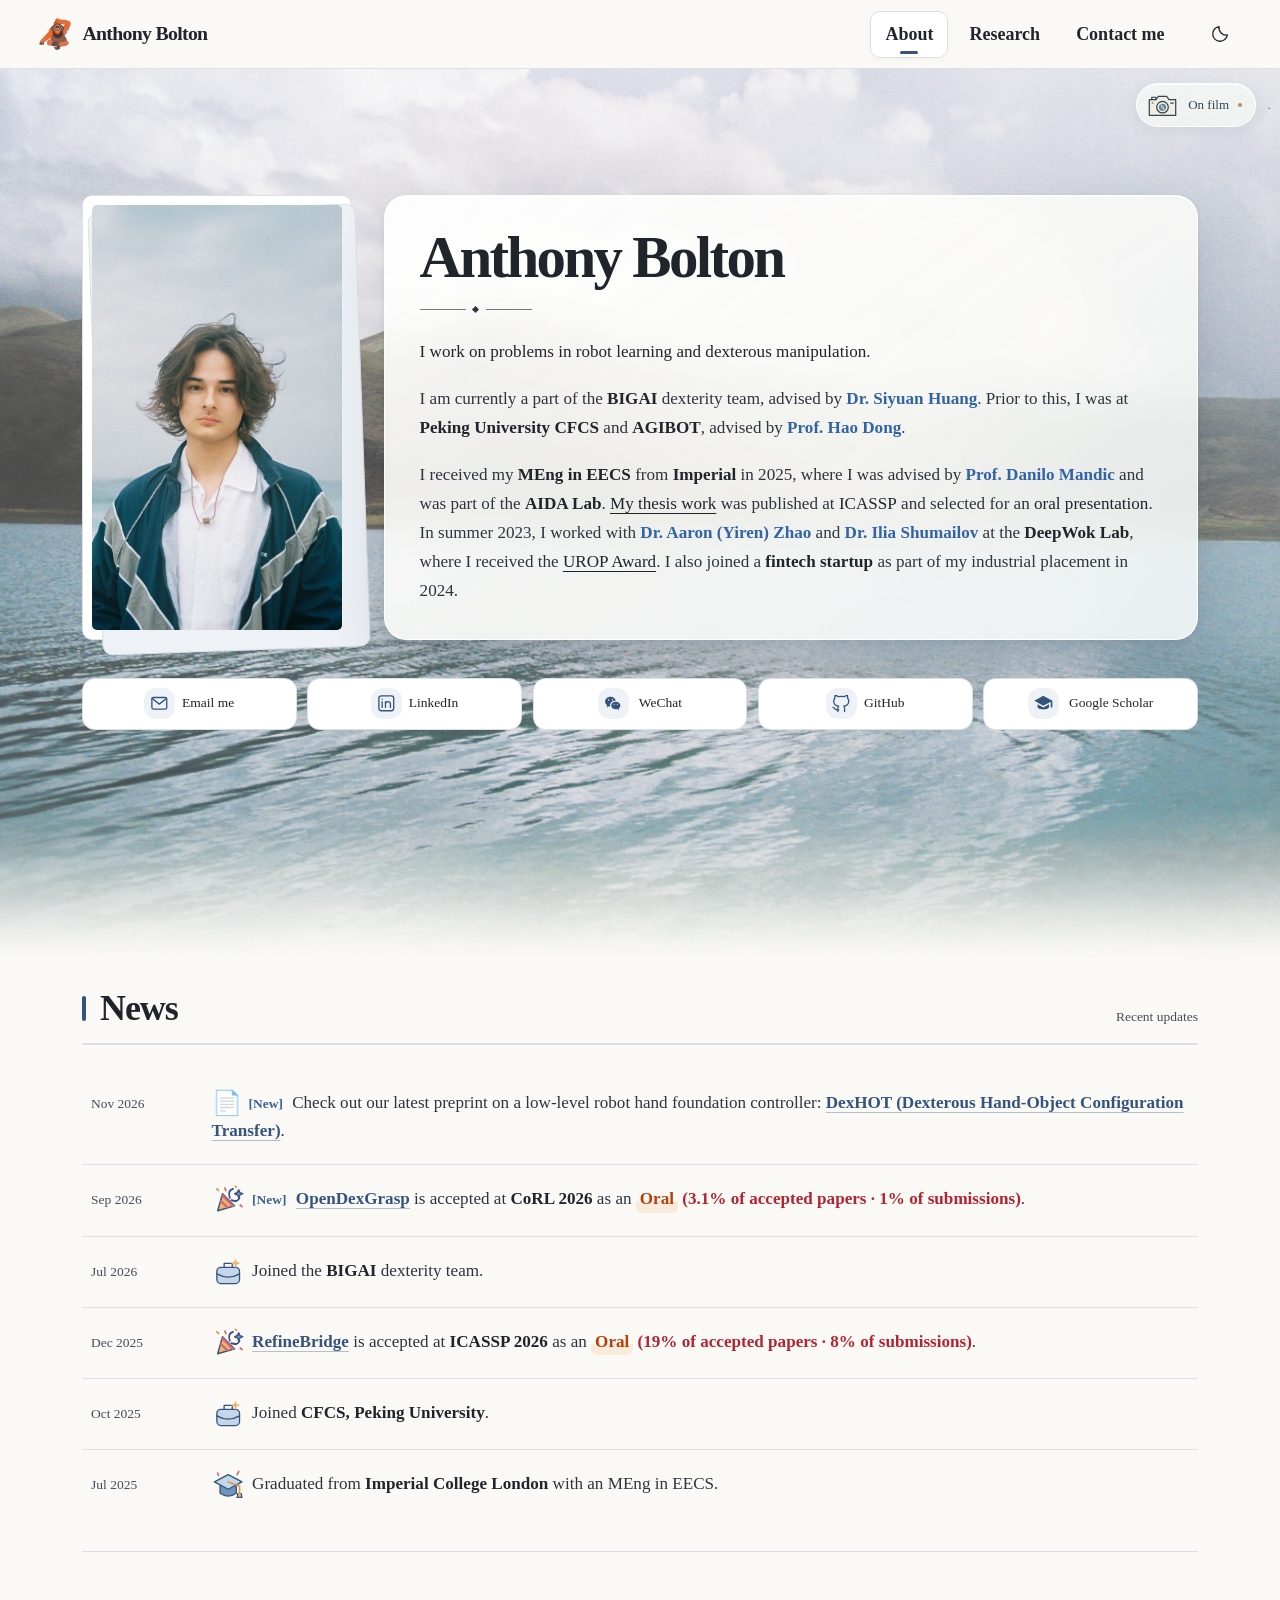
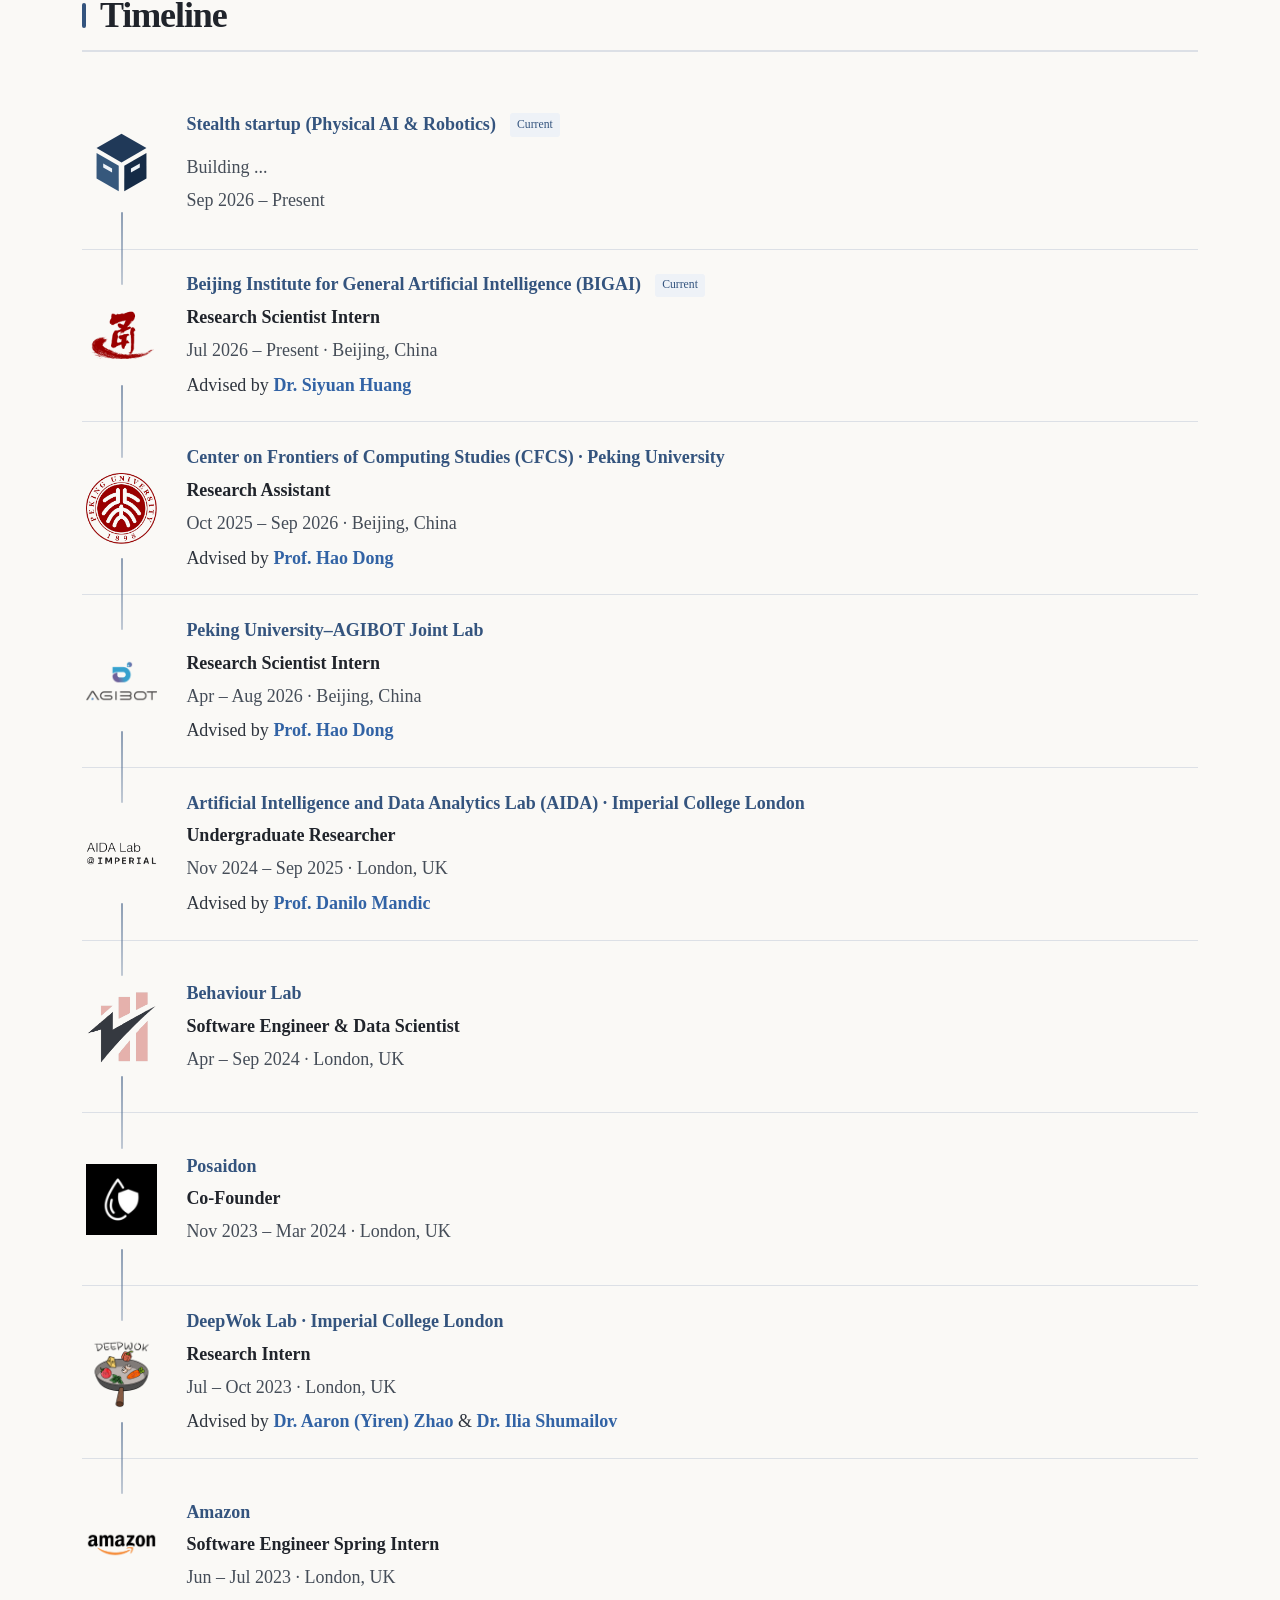
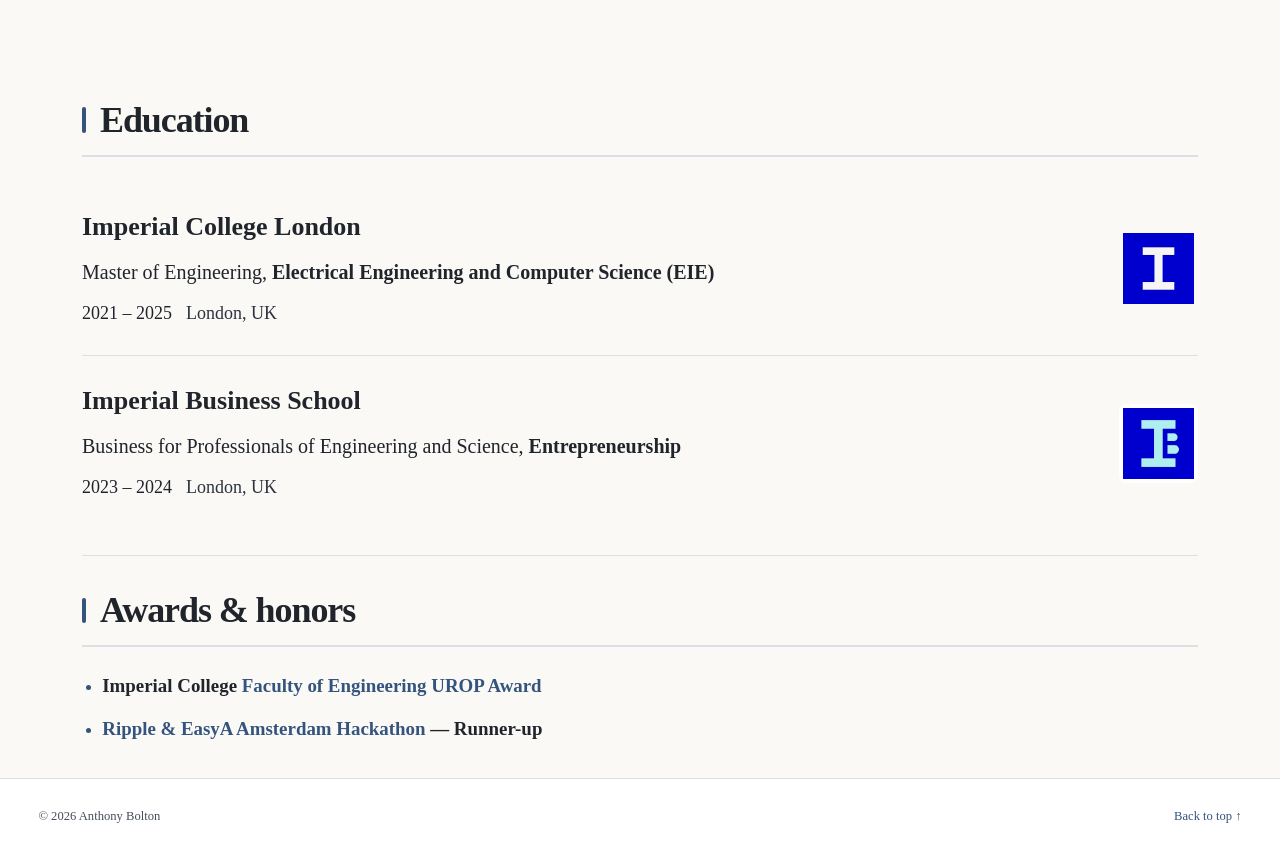
==== index.html @ d107bd40 "Update site content" ====
<!DOCTYPE html>
<html lang="en" data-theme="light" data-accent="muted-navy" data-font="georgia" data-about-style="glass" data-logo="final" data-photo-note="corner">
<head>
  <meta name="robots" content="noindex, nofollow, noimageindex" />
  <meta charset="UTF-8" />
  <meta name="viewport" content="width=device-width, initial-scale=1" />
  <meta name="color-scheme" content="light dark" />
  <title>Anthony Bolton</title>
  <meta name="description" content="Anthony Bolton works on robot learning and dexterous manipulation at BIGAI. Research, publications, and experience." />
  <meta name="author" content="Anthony Bolton" />
  <meta property="og:title" content="Anthony Bolton" />
  <meta property="og:description" content="Research in robot learning and dexterous manipulation. Currently part of the BIGAI dexterity team." />
  <meta property="og:type" content="website" />
  <meta property="og:image" content="assets/img/profile-current.jpg" />
  <meta name="twitter:card" content="summary" />
  <script>
    (function () {
      try {
        var theme = localStorage.getItem('theme');
        if (theme !== 'dark' && theme !== 'light') {
          theme = 'light';
        }
        document.documentElement.setAttribute('data-theme', theme);
        var params = new URLSearchParams(window.location.search);
        var savedAccent = params.get('color') || localStorage.getItem('site-accent');
        if (['muted-navy', 'original-blue', 'slate-blue', 'steel-blue', 'denim', 'midnight'].indexOf(savedAccent) !== -1) document.documentElement.setAttribute('data-accent', savedAccent);
        var aboutStyle = params.get('about');
        if (['panel', 'glass', 'fade'].indexOf(aboutStyle) !== -1) document.documentElement.setAttribute('data-about-style', aboutStyle);
        var photoNote = params.get('photo-note');
        if (['corner', 'margin', 'film', 'rule', 'vertical'].indexOf(photoNote) !== -1) document.documentElement.setAttribute('data-photo-note', photoNote);
        var logo = params.get('logo');
        if (['final', 'editorial', 'geometric', 'orbit', 'ligature', 'aperture', 'ribbon', 'seal', 'blueprint'].indexOf(logo) !== -1) document.documentElement.setAttribute('data-logo', logo);
      } catch (e) {}
    })();
  </script>
  <link rel="icon" type="image/svg+xml" href="assets/img/orangutan.svg?v=2" id="siteFavicon" />
  <link rel="stylesheet" href="assets/css/site.css?v=timeline8" />
  <link rel="stylesheet" href="assets/css/photo-credit.css?v=3" />
  <link rel="stylesheet" href="assets/css/photo-viewer.css?v=1" />
  <link rel="stylesheet" href="assets/css/author-markers.css?v=5" />
  <link rel="stylesheet" href="assets/css/readability.css?v=15" />
  <link rel="stylesheet" href="assets/css/lake-fade.css?v=5" />
  <link rel="stylesheet" href="assets/css/desktop-scale.css?v=3" />
  <link rel="stylesheet" href="assets/css/mobile.css?v=1" />
  <link rel="stylesheet" href="assets/css/contact.css?v=5" />
  <script src="assets/js/main.js?v=marks10" defer></script>
  <script src="assets/js/interactions.js?v=contacts5" defer></script>
  <script src="assets/js/photo-viewer.js?v=1" defer></script>
  <script src="assets/js/contact.js?v=2" defer></script>
  <script src="assets/js/education-logo.js?v=2" defer></script>
  <link rel="stylesheet" href="assets/css/section-refinements.css?v=24" />
  <link rel="stylesheet" href="assets/css/phone-density.css?v=6" />
</head>
<body id="top">
  <svg width="0" height="0" class="logo-filter" aria-hidden="true"><defs><filter id="remove-logo-white" color-interpolation-filters="sRGB"><feColorMatrix type="matrix" values="1 0 0 0 0  0 1 0 0 0  0 0 1 0 0  -1 -1 -1 0 3"/><feComposite in2="SourceAlpha" operator="in"/></filter></defs></svg>
  <a class="skip-link" href="#main">Skip to content</a>
  <header class="nav">
    <div class="nav__inner container">
      <a class="nav__brand" href="#top" aria-label="Anthony Bolton, back to top"><span class="nav__monogram" aria-hidden="true"><img src="assets/img/orangutan.svg?v=2" data-logo-image alt="" width="38" height="38" /></span><span>Anthony Bolton</span></a>
      <div class="nav__right">
        <nav class="nav__links" id="primaryNav" aria-label="Primary navigation">
          <a href="#about" class="is-active" aria-current="location">About</a>
          <a href="research.html">Research</a>
          <a href="mailto:anthebol@outlook.com" id="contactHubOpen" aria-haspopup="dialog" aria-controls="contactHub">Contact me</a>
        </nav>
        <button class="theme-toggle" id="themeToggle" type="button" aria-label="Switch to dark mode" title="Switch to dark mode" aria-pressed="false">
          <svg class="icon-moon" viewBox="0 0 24 24" aria-hidden="true"><path d="M20.8 13.2A8.8 8.8 0 0 1 10.8 3.2 8.8 8.8 0 1 0 20.8 13.2Z"/></svg>
          <svg class="icon-sun" viewBox="0 0 24 24" aria-hidden="true"><circle cx="12" cy="12" r="4"/><path d="M12 2v2m0 16v2M2 12h2m16 0h2M4.9 4.9l1.4 1.4m11.4 11.4 1.4 1.4m0-14.2-1.4 1.4M6.3 17.7l-1.4 1.4"/></svg>
        </button>
        <button class="nav__toggle" id="navToggle" type="button" aria-label="Open menu" aria-controls="primaryNav" aria-expanded="false"><span></span><span></span></button>
      </div>
    </div>
    <div class="reading-progress" id="readingProgress" aria-hidden="true"></div>
  </header>

  <main id="main" class="container">
    <section id="about" class="hero hero--photo-note hero--lake-fade section" aria-labelledby="name">
      <img class="hero-landscape" src="assets/img/about-landscape.jpg?v=3" alt="" aria-hidden="true" fetchpriority="high" />
      <div class="photo-memento">
        <button class="photo-memento__trigger" type="button" id="photoNoteOpen" aria-label="About this film photograph" aria-expanded="false" aria-haspopup="dialog" aria-controls="photoNoteCard">
          <svg class="photo-camera" viewBox="0 0 40 32" aria-hidden="true"><path class="photo-camera__body" d="M4 9h8l3-4h10l3 4h8v19H4Z"/><path d="M7 9V6h5v3M30 13h3"/><circle class="photo-camera__lens" cx="20" cy="18" r="7"/><circle class="photo-camera__glass" cx="20" cy="18" r="3.5"/><path class="photo-camera__shine" d="m18 15 4 6"/><circle class="photo-camera__light" cx="8" cy="13" r="1.3"/></svg>
          <span>On film</span><span class="photo-memento__dot" aria-hidden="true"></span>
        </button>
        <div class="photo-card" id="photoNoteCard" role="dialog" aria-modal="false" aria-labelledby="photoNoteTitle" tabindex="-1" hidden>
          <div class="photo-card__top"><span>From my film roll</span><button type="button" class="photo-card__close" aria-label="Close photograph details"><svg viewBox="0 0 20 20" aria-hidden="true"><path d="m5 5 10 10M15 5 5 15"/></svg></button></div>
          <button type="button" class="photo-card__frame photo-card__preview" data-photo-viewer-open aria-label="View Yamzho Yumco photograph full size" aria-haspopup="dialog"><img src="assets/img/about-landscape.jpg" alt="Yamzho Yumco lake and mountains in Tibet, photographed on film" width="2870" height="1925" /><span class="photo-card__expand" aria-hidden="true">View photograph <svg viewBox="0 0 24 24"><path d="M8 3H3v5m13-5h5v5M3 16v5h5m13-5v5h-5"/></svg></span></button>
          <h2 id="photoNoteTitle">Yamzho Yumco</h2>
          <p class="photo-card__location"><svg viewBox="0 0 20 20" aria-hidden="true"><path d="M16 8c0 4-6 9-6 9S4 12 4 8a6 6 0 1 1 12 0Z"/><circle cx="10" cy="8" r="2"/></svg>Tibet</p>
          <dl class="photo-card__details"><div><dt>Camera</dt><dd>Canon EOS 55</dd></div><div><dt>Lens</dt><dd>35–105 mm</dd></div></dl>
        </div>
      </div>
      <aside class="hero__portrait" aria-label="Portrait">
        <div class="portrait-frame"><img src="assets/img/profile-current.jpg" alt="Portrait of Anthony Bolton by the sea" width="1516" height="2274" fetchpriority="high" /></div>


      </aside>
      <div class="hero__copy">
        <h1 id="name">Anthony Bolton</h1>
        <div class="prose">
          <p class="hero__opening">I work on problems in robot learning and dexterous manipulation.</p>
          <p>I am currently a part of the <a class="bio-link bio-link--org" href="https://eng.bigai.ai/" target="_blank" rel="noopener">BIGAI</a> dexterity team, advised by <a class="bio-link bio-link--person" href="https://siyuanhuang.com/" target="_blank" rel="noopener">Dr. Siyuan Huang</a>. Prior to this, I was at <a class="bio-link bio-link--org" href="https://cfcs.pku.edu.cn/english/" target="_blank" rel="noopener">Peking University CFCS</a> and <a class="bio-link bio-link--org" href="https://www.agibot.com/" target="_blank" rel="noopener">AGIBOT</a>, advised by <a class="bio-link bio-link--person" href="https://zsdonghao.github.io/" target="_blank" rel="noopener">Prof. Hao Dong</a>.</p>
          <p>I received my <a class="bio-link bio-degree" href="#education">MEng in EECS</a> from <a class="bio-link bio-link--org" href="https://www.imperial.ac.uk/" target="_blank" rel="noopener">Imperial</a> in 2025, where I was advised by <a class="bio-link bio-link--person" href="https://scholar.google.com/citations?user=hcxWZkcAAAAJ&amp;hl=en" target="_blank" rel="noopener">Prof. Danilo Mandic</a> and was part of the <a class="bio-link bio-link--org" href="https://www.aidalab.co.uk/" target="_blank" rel="noopener">AIDA Lab</a>. <a class="bio-link bio-link--resource bio-link--underlined" href="https://arxiv.org/abs/2512.21572" target="_blank" rel="noopener">My thesis work</a> was published at <a class="bio-link bio-link--resource" href="https://2026.ieeeicassp.org/" target="_blank" rel="noopener">ICASSP</a> and selected for an <a class="bio-link bio-link--resource" href="https://www.cmsworkshops.com/ICASSP2026/view_paper.php?PaperNum=17833&amp;bare=1" target="_blank" rel="noopener">oral presentation</a>. In summer 2023, I worked with <a class="bio-link bio-link--person" href="https://aaron-zhao123.github.io/" target="_blank" rel="noopener">Dr. Aaron (Yiren) Zhao</a> and <a class="bio-link bio-link--person" href="https://iliaishacked.github.io/" target="_blank" rel="noopener">Dr. Ilia Shumailov</a> at the <a class="bio-link bio-link--org" href="https://deepwok.github.io/" target="_blank" rel="noopener">DeepWok Lab</a>, where I received the <a class="bio-link bio-link--resource bio-link--underlined" href="https://www.imperial.ac.uk/students/fees-and-funding/general-support/funding-for-placements/urop/" target="_blank" rel="noopener">UROP Award</a>. I also joined a <a class="bio-link bio-link--org" href="https://www.behaviourlab.com/" target="_blank" rel="noopener">fintech startup</a> as part of my industrial placement in 2024.</p>
        </div>

      </div>

        <div class="contacts" aria-label="Contact and profiles">
          <a class="button button--primary" id="emailOpen" href="mailto:anthebol@outlook.com" aria-label="Email me at anthebol@outlook.com" aria-haspopup="dialog" aria-controls="emailDialog" title="Choose how to email anthebol@outlook.com"><svg viewBox="0 0 24 24" aria-hidden="true"><rect x="3" y="5" width="18" height="14" rx="2"/><path d="m3 6 9 7 9-7"/></svg>Email me</a>
          <a class="contact-link" href="https://www.linkedin.com/in/anthony-bolton-040883245/" target="_blank" rel="noopener"><svg viewBox="0 0 24 24" aria-hidden="true"><rect x="3" y="3" width="18" height="18" rx="3"/><path d="M7 10v7m0-10v.1M11 17v-7m0 3c0-4 6-4 6 0v4"/></svg>LinkedIn</a>
          <button type="button" class="contact-link wechat-contact" id="wechatOpen" aria-expanded="false" aria-haspopup="dialog" aria-controls="wechatDialog"><svg viewBox="0 0 24 24" aria-hidden="true"><path d="M8.7 4C4.9 4 2 6.6 2 9.9c0 1.85.98 3.5 2.6 4.6L4 17l2.7-1.45c.5.13 1.02.22 1.55.27a5.3 5.3 0 0 1-.2-1.42c0-3.1 2.9-5.5 6.35-5.5.2 0 .4 0 .6.03C14.7 6 12 4 8.7 4Zm-2.4 3.1a.85.85 0 1 1 0 1.7.85.85 0 0 1 0-1.7Zm4.6 0a.85.85 0 1 1 0 1.7.85.85 0 0 1 0-1.7ZM14.95 10c-3 0-5.45 2.05-5.45 4.6S11.95 19.2 15 19.2c.62 0 1.22-.09 1.78-.25L19 20l-.5-1.7c1.3-.9 2.05-2.24 2.05-3.7 0-2.55-2.45-4.6-5.6-4.6Zm-1.9 2.5a.7.7 0 1 1 0 1.4.7.7 0 0 1 0-1.4Zm3.8 0a.7.7 0 1 1 0 1.4.7.7 0 0 1 0-1.4Z"/></svg><span>WeChat</span></button>
          <a class="contact-link" href="https://github.com/anthebol" target="_blank" rel="noopener"><svg viewBox="0 0 24 24" aria-hidden="true"><path d="M9 20c-5 1-5-3-7-3m14 5v-4c0-1-.3-2-1-2.5 4-.5 6-2 6-6 0-1.5-.5-3-1.5-4 .3-1 .3-2-.1-3-2 0-3 1-4 1.5a15 15 0 0 0-7 0C7.4 3.5 6.4 2.5 4.4 2.5c-.4 1-.4 2-.1 3-1 1-1.5 2.5-1.5 4 0 4 2 5.5 6 6-.7.5-1 1.5-1 2.5v4"/></svg>GitHub</a>
          <a class="contact-link" href="https://scholar.google.com/citations?user=nBF86ggAAAAJ&amp;hl=en" target="_blank" rel="noopener"><svg viewBox="0 0 24 24" aria-hidden="true"><path d="M12 3 1 9l11 6 9-4.9V17h2V9L12 3ZM5 13.2v3.3c0 1.4 3.1 2.9 7 2.9s7-1.5 7-2.9v-3.3l-7 3.8-7-3.8Z"/></svg><span>Google Scholar</span></a>
        </div>
    </section>

    <section id="news" class="news-section section" aria-labelledby="news-title">
      <div class="section-heading"><h2 id="news-title">News</h2><span class="section-note">Recent updates</span></div>
      <ol class="news-list">
        <li><time datetime="2026-11">Nov 2026</time><p><span class="news-doodle" aria-hidden="true" style="font-size:1.4em;line-height:1;width:1.2em;height:auto">📄</span><span class="news-new">[New]</span> Check out our latest preprint on a low-level robot hand foundation controller: <a href="https://arxiv.org/abs/2611.05119" target="_blank" rel="noopener">DexHOT (Dexterous Hand-Object Configuration Transfer)</a>.</p></li>
        <li><time datetime="2026-09">Sep 2026</time><p><svg class="news-doodle news-doodle--party" viewBox="0 0 40 40" aria-hidden="true"><path d="m7 33 6-21 15 15Z" fill="#f1b66a" stroke="currentColor" stroke-width="1.7" stroke-linejoin="round"/><path d="m11 21 8 8m-6-15 13 13" stroke="#cc6879" stroke-width="3"/><g class="doodle-confetti" fill="none" stroke-linecap="round" stroke-width="2.2"><path d="M22 17q-3-9 4-11m-2 14q8 3 10-3" stroke="currentColor"/><path d="m16 5 1 3m15 1-3 4m6 13 2 2" stroke="#cc6879"/><path d="m29 3 1 1M8 8 6 6" stroke="#d19a43"/></g><path d="m33 7 1.5 3.5L38 12l-3.5 1.5L33 17l-1.5-3.5L28 12l3.5-1.5Z" fill="#7195ba"/></svg><span class="news-new">[New]</span> <a href="research.html#opendexgrasp">OpenDexGrasp</a> is accepted at <strong>CoRL 2026</strong> as an <a class="news-oral" href="research.html#opendexgrasp" aria-label="OpenDexGrasp oral presentation">Oral</a> <span class="oral-rates" title="Rounded oral-selection percentages">(3.1% of accepted papers · 1% of submissions)</span>.</p></li>
        <li><time datetime="2026-07">Jul 2026</time><p><svg class="news-doodle" viewBox="0 0 40 40" aria-hidden="true"><rect x="6" y="14" width="28" height="20" rx="5" fill="#c5d6eb"/><path d="M6 22q14 8 28 0M15 14V9h10v5"/><path d="m29 3 1.5 4L35 9l-4.5 1.5L29 15l-1.5-4.5L23 9l4.5-2Z" fill="#f1b66a" stroke="none"/></svg>Joined the <a class="news-org" href="https://eng.bigai.ai/" target="_blank" rel="noopener">BIGAI</a> dexterity team.</p></li>
        <li><time datetime="2025-12">Dec 2025</time><p><svg class="news-doodle news-doodle--party" viewBox="0 0 40 40" aria-hidden="true"><path d="m7 33 6-21 15 15Z" fill="#f1b66a" stroke="currentColor" stroke-width="1.7" stroke-linejoin="round"/><path d="m11 21 8 8m-6-15 13 13" stroke="#cc6879" stroke-width="3"/><g class="doodle-confetti" fill="none" stroke-linecap="round" stroke-width="2.2"><path d="M22 17q-3-9 4-11m-2 14q8 3 10-3" stroke="currentColor"/><path d="m16 5 1 3m15 1-3 4m6 13 2 2" stroke="#cc6879"/><path d="m29 3 1 1M8 8 6 6" stroke="#d19a43"/></g><path d="m33 7 1.5 3.5L38 12l-3.5 1.5L33 17l-1.5-3.5L28 12l3.5-1.5Z" fill="#7195ba"/></svg><a href="research.html#refinebridge">RefineBridge</a> is accepted at <strong>ICASSP 2026</strong> as an <a class="news-oral" href="https://www.cmsworkshops.com/ICASSP2026/view_paper.php?PaperNum=17833&amp;bare=1" target="_blank" rel="noopener" aria-label="RefineBridge oral presentation">Oral</a> <span class="oral-rates" title="Rounded oral-selection percentages">(19% of accepted papers · 8% of submissions)</span>.</p></li>
        <li><time datetime="2025-10">Oct 2025</time><p><svg class="news-doodle" viewBox="0 0 40 40" aria-hidden="true"><rect x="6" y="14" width="28" height="20" rx="5" fill="#c5d6eb"/><path d="M6 22q14 8 28 0M15 14V9h10v5"/><path d="m29 3 1.5 4L35 9l-4.5 1.5L29 15l-1.5-4.5L23 9l4.5-2Z" fill="#f1b66a" stroke="none"/></svg>Joined <a class="news-org" href="https://cfcs.pku.edu.cn/english/" target="_blank" rel="noopener">CFCS, Peking University</a>.</p></li>
        <li><time datetime="2025-07">Jul 2025</time><p><svg class="news-doodle news-doodle--grad" viewBox="0 0 40 40" aria-hidden="true"><path d="M10 20v10q10 7 20 0V20" fill="#7195ba" stroke="currentColor" stroke-width="1.7"/><path d="m3 16 17-9 17 9-17 9Z" fill="#c5d6eb" stroke="currentColor" stroke-width="1.7" stroke-linejoin="round"/><path d="m20 16 14 5v9" fill="none" stroke="#d19a43" stroke-width="2"/><path d="m32 30-1 5h6l-1-5" fill="#f1b66a"/><path d="m7 5 1 3m25-5-2 4" stroke="#cc6879" stroke-width="2" stroke-linecap="round"/></svg>Graduated from <a class="news-org" href="https://www.imperial.ac.uk/" target="_blank" rel="noopener">Imperial College London</a> with an MEng in EECS.</p></li>
      </ol>
    </section>

    <section id="experience" class="experience-section section" aria-labelledby="experience-title">
      <div class="section-heading"><h2 id="experience-title">Timeline</h2></div>
      <ol class="timeline">
        <li class="timeline__item"><div class="timeline__logo-wrap"><img src="assets/img/logos/stealth-startup.svg" alt="" width="112" height="112" loading="lazy" /></div><div class="timeline__body"><div class="timeline__top"><h3>Stealth startup (Physical AI &amp; Robotics)</h3><span class="current-badge">Current</span></div><p class="timeline__detail">Building ...</p><span class="timeline__meta">Sep 2026 – Present</span></div></li>
<li class="timeline__item"><a class="timeline__logo-wrap" href="https://eng.bigai.ai/" target="_blank" rel="noopener" aria-label="Visit Beijing Institute for General Artificial Intelligence (BIGAI)"><img src="assets/img/logos/bigai-current.png" alt="" width="88" height="88" loading="lazy" /></a><div class="timeline__body"><div class="timeline__top"><h3><a class="experience-org" href="https://eng.bigai.ai/" target="_blank" rel="noopener">Beijing Institute for General Artificial Intelligence (BIGAI)</a></h3><span class="current-badge">Current</span></div><p>Research Scientist Intern</p><span class="timeline__meta">Jul 2026 – Present · Beijing, China</span><p class="timeline__advisor">Advised by <a href="https://siyuanhuang.com/" target="_blank" rel="noopener">Dr. Siyuan Huang</a></p></div></li>
<li class="timeline__item"><a class="timeline__logo-wrap" href="https://cfcs.pku.edu.cn/english/" target="_blank" rel="noopener" aria-label="Visit Center on Frontiers of Computing Studies (CFCS) · Peking University"><img src="assets/img/logos/trans/pku.png" alt="" width="88" height="88" loading="lazy" /></a><div class="timeline__body"><div class="timeline__top"><h3><a class="experience-org" href="https://cfcs.pku.edu.cn/english/" target="_blank" rel="noopener">Center on Frontiers of Computing Studies (CFCS) · Peking University</a></h3></div><p>Research Assistant</p><span class="timeline__meta">Oct 2025 – Sep 2026 · Beijing, China</span><p class="timeline__advisor">Advised by <a href="https://zsdonghao.github.io/" target="_blank" rel="noopener">Prof. Hao Dong</a></p></div></li>
<li class="timeline__item"><a class="timeline__logo-wrap" href="https://cfcs.pku.edu.cn/english/research/researchlabs/40qyjsyjzxyw237027.htm" target="_blank" rel="noopener" aria-label="Visit Peking University–AGIBOT Joint Lab"><img src="assets/img/logos/trans/agibot.png" alt="" width="88" height="88" loading="lazy" /></a><div class="timeline__body"><div class="timeline__top"><h3><a class="experience-org" href="https://cfcs.pku.edu.cn/english/research/researchlabs/40qyjsyjzxyw237027.htm" target="_blank" rel="noopener">Peking University–AGIBOT Joint Lab</a></h3></div><p>Research Scientist Intern</p><span class="timeline__meta">Apr – Aug 2026 · Beijing, China</span><p class="timeline__advisor">Advised by <a href="https://zsdonghao.github.io/" target="_blank" rel="noopener">Prof. Hao Dong</a></p></div></li>
<li class="timeline__item"><a class="timeline__logo-wrap timeline__logo-wrap--aida" href="https://www.aidalab.co.uk/" target="_blank" rel="noopener" aria-label="Visit Artificial Intelligence and Data Analytics Lab (AIDA) · Imperial College London"><img class="logo-with-white" src="assets/img/logos/aida-original.png" alt="" width="395" height="127" loading="lazy" /></a><div class="timeline__body"><div class="timeline__top"><h3><a class="experience-org" href="https://www.aidalab.co.uk/" target="_blank" rel="noopener">Artificial Intelligence and Data Analytics Lab (AIDA) · Imperial College London</a></h3></div><p>Undergraduate Researcher</p><span class="timeline__meta">Nov 2024 – Sep 2025 · London, UK</span><p class="timeline__advisor">Advised by <a href="https://scholar.google.com/citations?user=hcxWZkcAAAAJ&amp;hl=en" target="_blank" rel="noopener">Prof. Danilo Mandic</a></p></div></li>
<li class="timeline__item"><a class="timeline__logo-wrap" href="https://www.behaviourlab.com/" target="_blank" rel="noopener" aria-label="Visit Behaviour Lab"><img src="assets/img/logos/trans/behaviour-lab.png" alt="" width="88" height="88" loading="lazy" /></a><div class="timeline__body"><h3><a class="experience-org" href="https://www.behaviourlab.com/" target="_blank" rel="noopener">Behaviour Lab</a></h3><p>Software Engineer &amp; Data Scientist</p><span class="timeline__meta">Apr – Sep 2024 · London, UK</span></div></li>
<li class="timeline__item"><a class="timeline__logo-wrap" href="https://www.linkedin.com/company/posaidon/about/" target="_blank" rel="noopener" aria-label="Visit Posaidon"><img src="assets/img/logos/posaidon.png" alt="" width="88" height="88" loading="lazy" /></a><div class="timeline__body"><h3><a class="experience-org" href="https://www.linkedin.com/company/posaidon/about/" target="_blank" rel="noopener">Posaidon</a></h3><p>Co-Founder</p><span class="timeline__meta">Nov 2023 – Mar 2024 · London, UK</span></div></li>
<li class="timeline__item"><a class="timeline__logo-wrap" href="https://deepwok.github.io/" target="_blank" rel="noopener" aria-label="Visit DeepWok Lab · Imperial College London"><img src="assets/img/logos/deepwok.png" alt="" width="88" height="88" loading="lazy" /></a><div class="timeline__body"><h3><a class="experience-org" href="https://deepwok.github.io/" target="_blank" rel="noopener">DeepWok Lab · Imperial College London</a></h3><p>Research Intern</p><span class="timeline__meta">Jul – Oct 2023 · London, UK</span><p class="timeline__advisor">Advised by <a href="https://aaron-zhao123.github.io/" target="_blank" rel="noopener">Dr. Aaron (Yiren) Zhao</a> &amp; <a href="https://iliaishacked.github.io/" target="_blank" rel="noopener">Dr. Ilia Shumailov</a></p></div></li>
<li class="timeline__item"><a class="timeline__logo-wrap" href="https://www.aboutamazon.com/" target="_blank" rel="noopener" aria-label="Visit Amazon"><img src="assets/img/logos/trans/amazon.png" alt="" width="88" height="88" loading="lazy" /></a><div class="timeline__body"><h3><a class="experience-org" href="https://www.aboutamazon.com/" target="_blank" rel="noopener">Amazon</a></h3><p>Software Engineer Spring Intern</p><span class="timeline__meta">Jun – Jul 2023 · London, UK</span></div></li>
      </ol>
    </section>

    <section id="education" class="education-section section" aria-labelledby="education-title">
      <div class="section-heading"><h2 id="education-title">Education</h2></div>
      <ul class="education-list">
        <li class="education-entry">
          <button class="education-entry__logo education-logo-switch" type="button" aria-label="Use Imperial crest" aria-pressed="false" title="Logos alternate automatically; click to switch"><img class="education-logo-switch__original" src="assets/img/logos/imperial.png" alt="" width="88" height="88" loading="lazy" /><img class="education-logo-switch__alternate" src="assets/img/logos/imperial-crest.svg" alt="" width="88" height="88" loading="lazy" /></button>
          <div class="education-entry__body"><h3 class="education-entry__school">Imperial College London</h3><p class="education-entry__degree">Master of Engineering, <strong>Electrical Engineering and Computer Science (EIE)</strong></p></div>
          <p class="education-entry__dates">2021 – 2025<span>London, UK</span></p>
        </li>
        <li class="education-entry">
          <div class="education-entry__logo"><img src="assets/img/logos/imperial-business.png" alt="" width="88" height="88" loading="lazy" /></div>
          <div class="education-entry__body"><h3 class="education-entry__school">Imperial Business School</h3><p class="education-entry__degree">Business for Professionals of Engineering and Science, <strong>Entrepreneurship</strong></p></div>
          <p class="education-entry__dates">2023 – 2024<span>London, UK</span></p>
        </li>
      </ul>
    </section>

      <section id="awards" class="recognition-section section" aria-labelledby="awards-title">
      <div class="section-heading"><h2 id="awards-title">Awards &amp; honors</h2></div>
      <ul class="awards">
        <li><h3>Imperial College <a href="https://www.imperial.ac.uk/students/fees-and-funding/general-support/funding-for-placements/urop/" target="_blank" rel="noopener">Faculty of Engineering UROP Award</a></h3></li>
        <li><h3><a href="https://www.easya.io/events/easya-x-ripple-hackathon" target="_blank" rel="noopener">Ripple &amp; EasyA Amsterdam Hackathon</a> — Runner-up</h3></li>
      </ul>
    </section>
  </main>
  <dialog class="email-dialog" id="emailDialog" aria-labelledby="emailTitle" aria-describedby="emailIntro">
    <button class="email-dialog__close" type="button" data-email-close aria-label="Close email options">×</button>
    <p class="email-dialog__eyebrow">Get in touch</p>
    <h2 class="email-dialog__title" id="emailTitle">Email Anthony</h2>
    <p class="email-dialog__intro" id="emailIntro">Copy my address or choose where to write your message.</p>
    <input class="email-dialog__address" id="emailAddress" type="text" value="anthebol@outlook.com" readonly aria-label="Email address" />
    <button class="email-dialog__copy" id="emailCopy" type="button" autofocus>Copy email address</button>
    <div class="email-dialog__options" aria-label="Choose an email service">
      <a href="mailto:anthebol@outlook.com">Open email app</a>
      <a href="https://mail.google.com/mail/?view=cm&amp;fs=1&amp;to=anthebol%40outlook.com" target="_blank" rel="noopener">Gmail ↗</a>
      <a href="https://outlook.live.com/mail/0/deeplink/compose?to=anthebol%40outlook.com" target="_blank" rel="noopener">Outlook ↗</a>
    </div>
    <p class="email-dialog__status" id="emailStatus" role="status" aria-live="polite"></p>
  </dialog>
  <dialog class="wechat-dialog" id="wechatDialog" aria-labelledby="wechatTitle">
    <button type="button" class="wechat-close" aria-label="Close WeChat popup" autofocus>×</button>
    <span class="wechat-wave" aria-hidden="true">↗</span>
    <h2 id="wechatTitle">Let’s connect on WeChat.</h2>
    <p>Scan with WeChat to add me.</p>
    <div class="wechat-qr-frame"><img id="wechatQR" src="assets/img/wechat-qr.jpg" alt="Anthony’s WeChat QR code — scan to add as a friend" width="888" height="1191" /><p id="wechatMissing" hidden>The QR image could not load. Please try opening the image below.</p></div>
    <a class="button" id="wechatDownload" href="assets/img/wechat-qr.jpg" download="Anthony-WeChat.jpg">Save QR image ↓</a>
    <p class="wechat-hint">On your phone? Save the image and open it in WeChat’s scanner.</p>
  </dialog>
  <dialog class="email-dialog contact-hub" id="contactHub" aria-labelledby="contactHubTitle" aria-describedby="contactHubIntro">
    <button class="email-dialog__close" type="button" data-contact-close aria-label="Close contact options">×</button>
    <span class="contact-hub__wave" aria-hidden="true">👋</span>
    <h2 class="email-dialog__title" id="contactHubTitle">Happy to connect!</h2>
    <p class="email-dialog__intro" id="contactHubIntro">The best way to reach me is via email or WeChat. Pick whichever works for you.</p>
    <details class="contact-choice">
      <summary><span aria-hidden="true">✉</span><span>Email<small>Send a note</small></span><span class="contact-choice__arrow" aria-hidden="true">↗</span></summary>
      <div class="contact-choice__body">
        <input class="email-dialog__address" id="hubEmailAddress" value="anthebol@outlook.com" readonly aria-label="Anthony’s email address" />
        <button class="email-dialog__copy" type="button" id="hubEmailCopy">Copy email address</button>
        <div class="email-dialog__options">
          <a href="mailto:anthebol@outlook.com">Open email app ↗</a>
          <a href="https://outlook.live.com/mail/0/deeplink/compose?to=anthebol%40outlook.com" target="_blank" rel="noopener">Write in Outlook ↗</a>
          <a href="https://mail.google.com/mail/?view=cm&amp;fs=1&amp;to=anthebol%40outlook.com" target="_blank" rel="noopener">Write in Gmail ↗</a>
        </div>
        <p class="contact-hub__status" id="hubEmailStatus" role="status" aria-live="polite"></p>
      </div>
    </details>
    <details class="contact-choice contact-choice--wechat">
      <summary><span aria-hidden="true">💬</span><span>WeChat<small>Scan &amp; say hi</small></span><span class="contact-choice__arrow" aria-hidden="true">↗</span></summary>
      <div class="contact-choice__body">
        <img class="contact-hub__qr" src="assets/img/wechat-qr.jpg" width="888" height="1191" alt="Anthony’s WeChat QR code — scan to add as a friend" />
        <p>On your phone? Save the QR code and open it in WeChat’s scanner.</p>
        <a class="button" href="assets/img/wechat-qr.jpg" download="Anthony-WeChat.jpg">Save QR code ↓</a>
      </div>
    </details>
  </dialog>
  <footer class="footer container"><p>© <span id="year">2026</span> Anthony Bolton</p><a href="#top">Back to top <span aria-hidden="true">↑</span></a></footer>
</body>
</html>
---- assets/css/site.css ----
/* Editorial academic portfolio with generous, readable type. */
:root {
  color-scheme: light;
  --bg: #faf9f6;
  --surface: #fff;
  --ink: #20242b;
  --ink-soft: #2e343d;
  --muted: #454d58;
  --line: #dce0e6;
  --accent: #244c88;
  --accent-hover: #163766;
  --person-link: #285fba;
  --tint: #edf2f9;
  --nav-bg: rgba(250, 249, 246, .95);
  --font: 'DM Sans', -apple-system, BlinkMacSystemFont, 'Segoe UI', sans-serif;
  --heading-font: 'Newsreader', Georgia, serif;
  --ui-font: 'Inter', -apple-system, BlinkMacSystemFont, 'Segoe UI', sans-serif;
  --max-width: 1240px;
}
:root[data-accent="burgundy"] { --accent: #852d47; --accent-hover: #611d32; --person-link: #ab3657; --tint: #f7edf0; }
:root[data-accent="plum"] { --accent: #704385; --accent-hover: #522e63; --person-link: #9250aa; --tint: #f3edf7; }
:root[data-accent="charcoal"] { --accent: #41464e; --accent-hover: #1c222a; --person-link: #586b87; --tint: #eff0f2; }
:root[data-theme="dark"] {
  color-scheme: dark;
  --bg: #191b20;
  --surface: #22252c;
  --ink: #f1f2f5;
  --ink-soft: #e1e5ed;
  --muted: #c7ced9;
  --line: #3b414c;
  --accent: #a9c7fa;
  --accent-hover: #d2e1ff;
  --person-link: #bad4ff;
  --tint: #25334b;
  --nav-bg: rgba(25, 27, 32, .95);
}
:root[data-theme="dark"][data-accent="burgundy"] { --accent: #f0adbf; --accent-hover: #ffcfdb; --person-link: #ffc0d1; --tint: #432c37; }
:root[data-theme="dark"][data-accent="plum"] { --accent: #d4b8ef; --accent-hover: #e9d7fb; --person-link: #e3c5ff; --tint: #382d46; }
:root[data-theme="dark"][data-accent="charcoal"] { --accent: #d5d9e1; --accent-hover: #fff; --person-link: #c9d8ec; --tint: #30343c; }
:root[data-font="inter"] { --font: 'Inter', -apple-system, BlinkMacSystemFont, 'Segoe UI', sans-serif; }
:root[data-font="source"] { --font: 'Source Sans 3', 'Segoe UI', sans-serif; }
:root[data-font="georgia"] { --font: Georgia, 'Times New Roman', serif; --heading-font: Georgia, 'Times New Roman', serif; }
*, *::before, *::after { box-sizing: border-box; }
[hidden] { display: none !important; }
html { font-size: 18px; scroll-behavior: smooth; scroll-padding-top: 106px; }
body { margin: 0; font-family: var(--font); color: var(--ink); background: var(--bg); font-size: 1rem; line-height: 1.7; -webkit-font-smoothing: antialiased; }
h1, h2, h3, h4, p { margin: 0; }
h1, h2, h3, h4 { font-family: var(--font); font-weight: 600; line-height: 1.35; }
h1 { font-family: var(--heading-font); font-size: 3.05rem; font-weight: 500; letter-spacing: -.035em; line-height: 1.1; }
h2 { font-family: var(--heading-font); font-size: 1.95rem; font-weight: 500; letter-spacing: -.025em; }
a { color: var(--accent); text-decoration: none; text-underline-offset: 4px; }
a:hover { color: var(--accent-hover); text-decoration: underline; }
a:focus-visible, button:focus-visible, summary:focus-visible, select:focus-visible { outline: 3px solid var(--accent); outline-offset: 4px; border-radius: 3px; }
button, select { font: inherit; }
button, summary, select { cursor: pointer; }
img { display: block; max-width: 100%; height: auto; }
svg { width: 20px; height: 20px; flex-shrink: 0; fill: none; stroke: currentColor; stroke-width: 1.6; stroke-linecap: round; stroke-linejoin: round; }
::selection { background: var(--tint); color: var(--ink); }
.container { width: min(var(--max-width), calc(100% - 80px)); margin-inline: auto; }
.skip-link { position: fixed; top: 10px; left: 15px; z-index: 100; background: var(--accent); color: var(--bg); padding: 10px 18px; transform: translateY(-160%); }
.skip-link:focus { transform: none; }

/* Simple navigation, with optional appearance controls. */
.nav { position: sticky; z-index: 20; top: 0; background: var(--nav-bg); border-bottom: 1px solid var(--line); backdrop-filter: blur(14px); -webkit-backdrop-filter: blur(14px); }
.nav__inner { min-height: 82px; display: flex; justify-content: space-between; align-items: center; gap: 24px; }
.nav__brand { display: flex; align-items: center; gap: 11px; font-family: var(--heading-font); color: var(--ink); font-size: 23px; font-weight: 500; white-space: nowrap; }
.nav__monogram { display: grid; place-items: center; width: 38px; height: 38px; padding-top: 3px; font-family: 'Newsreader', Georgia, serif; font-size: 26px; border-radius: 10px 10px 10px 3px; color: var(--bg); background: var(--accent); }
.nav__brand:hover { text-decoration: none; }
.nav__right, .nav__links { display: flex; align-items: center; }
.nav__right { gap: 18px; }
.nav__links { gap: 24px; }
.nav__links a { font-size: 16px; font-family: var(--ui-font); color: var(--ink-soft); padding: 10px 0; }
.nav__links a.is-active { color: var(--accent); text-decoration: underline; text-decoration-thickness: 2px; text-underline-offset: 8px; }
.theme-toggle { width: 44px; height: 44px; padding: 0; display: grid; place-items: center; border: 0; background: transparent; color: var(--ink); border-radius: 5px; }
.theme-toggle:hover { background: var(--tint); }
.icon-sun, :root[data-theme="dark"] .icon-moon { display: none; }
:root[data-theme="dark"] .icon-sun { display: block; }
.nav__toggle { display: none; width: 44px; height: 44px; padding: 10px; flex-direction: column; align-items: center; justify-content: center; gap: 6px; background: transparent; border: 0; }
.nav__toggle span { height: 2px; width: 22px; background: var(--ink); }
.nav__toggle.is-open span:first-child { transform: translateY(4px) rotate(45deg); }
.nav__toggle.is-open span:last-child { transform: translateY(-4px) rotate(-45deg); }
.appearance { position: relative; font-family: var(--ui-font); }
.appearance summary { display: flex; align-items: center; justify-content: center; gap: 8px; min-height: 44px; padding: 6px 10px; border: 1px solid var(--line); border-radius: 5px; list-style: none; font-size: 15px; }
.appearance summary::-webkit-details-marker { display: none; }
.appearance[open] summary, .appearance summary:hover { background: var(--tint); }
.appearance__icon { font-size: 18px; font-weight: 600; }
.appearance__panel { position: absolute; z-index: 30; top: calc(100% + 12px); right: 0; width: 320px; max-width: calc(100vw - 32px); background: var(--surface); border: 1px solid var(--line); border-radius: 7px; padding: 22px; box-shadow: 0 8px 28px #00000012; }
.appearance fieldset { padding: 0; margin: 0 0 20px; border: 0; min-width: 0; }
.appearance legend, .appearance label { display: block; font-size: 16px; font-weight: 600; margin-bottom: 10px; }
.color-options { display: grid; grid-template-columns: 1fr 1fr; gap: 8px; }
.color-options button { display: flex; align-items: center; gap: 8px; font-size: 14px; color: var(--ink); min-height: 44px; padding: 8px; background: var(--bg); border: 1px solid var(--line); border-radius: 5px; }
.color-options button[aria-pressed="true"] { outline: 2px solid var(--accent); outline-offset: -2px; background: var(--tint); }
.color-swatch { width: 17px; height: 17px; border-radius: 50%; flex-shrink: 0; }
.color-swatch--navy { background: #244c88; }
.color-swatch--burgundy { background: #852d47; }
.color-swatch--plum { background: #704385; }
.color-swatch--charcoal { background: #41464e; }
.appearance select { width: 100%; padding: 10px; min-height: 44px; color: var(--ink); background: var(--bg); border: 1px solid var(--line); border-radius: 5px; font-size: 16px; }

/* Biography: normal reading text and a plain portrait. */
.hero { display: grid; grid-template-columns: minmax(0, 1fr) 248px; gap: 58px; align-items: start; padding: 56px 0 48px; }
.about-title { display: flex; align-items: center; gap: 18px; font-size: 26px; margin-top: 28px; color: var(--ink); }
.about-title::after { content: ''; width: 42px; height: 1px; background: var(--accent); opacity: .7; }
.prose { font-size: 19px; line-height: 1.8; margin-top: 16px; color: var(--ink-soft); }
.prose p + p { margin-top: 18px; }
.prose .bio-link--org { color: var(--ink); font-weight: 600; text-decoration: none; }
.prose .bio-link--org:hover { color: var(--person-link); text-decoration: none; }
.prose .bio-link--person, .prose .bio-link--award { color: var(--person-link); font-weight: 500; text-decoration: none; }
.prose .bio-link--publication { color: var(--accent); font-weight: 400; text-decoration: none; }
.prose .bio-degree { color: var(--ink); font-weight: 600; }
.prose a:hover { text-decoration: underline; text-decoration-color: currentColor; }
.hero__portrait { padding-top: 7px; }
.portrait-frame { position: relative; z-index: 0; border: 1px solid var(--line); padding: 8px; border-radius: 9px; background: var(--surface); }
.portrait-frame::before { content: ''; position: absolute; z-index: -1; inset: 12px -12px -12px 12px; border: 1px solid var(--line); background: var(--tint); border-radius: 9px; }
.portrait-frame img { width: 100%; aspect-ratio: 1; object-fit: cover; border-radius: 4px; }
.contacts { display: flex; align-items: center; gap: 12px 20px; flex-wrap: wrap; margin-top: 25px; }
.button { display: inline-flex; min-height: 46px; align-items: center; justify-content: center; gap: 10px; border: 1px solid var(--line); border-radius: 7px; padding: 8px 15px; font-size: 16px; font-family: var(--ui-font); }
.button--primary { background: var(--accent); color: var(--bg); border-color: var(--accent); }
.button--primary:hover { background: var(--accent-hover); color: var(--bg); text-decoration: none; }
.button--secondary { color: var(--ink); }
.button--secondary:hover { border-color: var(--accent); text-decoration: none; }
.link-type { font-size: 13px; color: var(--muted); }
.contact-link { font-size: 16px; font-family: var(--ui-font); padding-block: 9px; }
.contact-link span { margin-left: 3px; }
.contact-link--pending { display: inline-flex; align-items: center; gap: 7px; color: var(--muted); }
.contact-link--pending svg { fill: currentColor; stroke: none; width: 22px; height: 22px; }
.contact-link--pending span { margin: 0; }

/* A three-stop news timeline. Cards remain ordinary links without JavaScript. */
.news-section { border-block: 1px solid var(--line); padding-block: 30px 34px; }
.news-section .section-heading { margin-bottom: 18px; }
.news { display: grid; grid-template-columns: repeat(3, minmax(0, 1fr)); gap: 22px; list-style: none; padding: 0; margin: 0; }
.news__item { position: relative; display: flex; flex-direction: column; min-width: 0; }
.news__item::before { content: ''; position: absolute; left: 0; right: -22px; top: 41px; height: 1px; background: var(--line); }
.news__item:last-child::before { right: 0; }
.news__item::after { content: ''; position: absolute; left: 0; top: 37px; width: 9px; height: 9px; border-radius: 50%; border: 2px solid var(--bg); background: var(--muted); box-shadow: 0 0 0 1px var(--line); }
.news__item--latest::after { background: var(--accent); box-shadow: 0 0 0 4px var(--tint); }
.news__item time { display: block; font-size: 14px; font-weight: 500; color: var(--muted); margin-bottom: 33px; }
.news__card { position: relative; flex: 1; display: flex; flex-direction: column; align-items: flex-start; padding: 22px; background: var(--surface); border: 1px solid var(--line); border-radius: 12px; color: var(--ink); transition: transform .2s ease, border-color .2s ease, box-shadow .2s ease; }
.news__item--latest .news__card { background: linear-gradient(135deg, var(--tint), var(--surface)); border-color: color-mix(in srgb, var(--accent) 25%, var(--line)); }
.news__card:hover, .news__card:focus-visible { color: var(--ink); text-decoration: none; border-color: var(--accent); box-shadow: 0 8px 24px #20242b0a; transform: translateY(-3px); }
.news__category { display: flex; align-items: center; gap: 10px; color: var(--muted); font-family: var(--ui-font); font-size: 12px; letter-spacing: .045em; font-weight: 500; }
.news__latest { color: var(--accent); background: var(--tint); border: 1px solid color-mix(in srgb, var(--accent) 18%, transparent); padding: 0 7px; border-radius: 999px; font-size: 11px; }
.news__card h3 { font-family: var(--heading-font); font-size: 26px; font-weight: 500; line-height: 1.2; margin: 14px 0 10px; letter-spacing: -.015em; }
.news__card p { color: var(--ink-soft); font-size: 17px; line-height: 1.65; margin-bottom: 20px; }
.news__card strong { font-weight: 500; color: var(--ink); }
.news__action { display: flex; align-items: center; gap: 9px; width: 100%; margin-top: auto; font-size: 14px; font-weight: 500; color: var(--accent); }
.news__action > span { margin-left: auto; transition: transform .2s ease; }
.news__card:hover .news__action > span { transform: translate(2px, -2px); }
.research-section, .experience-section, .education-section { padding-top: 50px; }
.section-heading { display: flex; align-items: baseline; justify-content: space-between; gap: 20px; margin-bottom: 26px; }
.section-note { font-size: 15px; color: var(--muted); }
.text-link { font-size: 16px; white-space: nowrap; }

/* Research cards stack full-width figures above the paper details. */
.pubs { margin: 0; padding: 0; list-style: none; display: grid; gap: 24px; }
.pub { display: grid; grid-template-columns: minmax(0, 1fr); gap: 30px; align-items: center; padding: 26px 22px; background: var(--surface); border: 1px solid var(--line); border-radius: 12px; box-shadow: 0 3px 12px #20242b04; transition: border-color .22s ease, box-shadow .22s ease, transform .22s ease; }
.pub:hover, .pub:focus-within { border-color: color-mix(in srgb, var(--accent) 35%, var(--line)); box-shadow: 0 10px 32px #20242b0a; }
.pub__media { position: relative; display: block; width: 100%; margin: 0; background: #fff; border-radius: 7px; overflow: hidden; cursor: zoom-in; }
.pub__media img { width: 100%; height: auto; transition: transform .28s ease; }
.pub__media:hover img { transform: scale(1.015); }
.pub__zoom { position: absolute; right: 10px; bottom: 10px; display: grid; place-items: center; width: 38px; height: 38px; border: 1px solid #dce0e6; border-radius: 50%; color: #244c88; background: #ffffffed; box-shadow: 0 2px 8px #00000012; opacity: 0; transform: translateY(4px); transition: opacity .2s ease, transform .2s ease; }
.pub__zoom svg { width: 18px; height: 18px; }
.pub__media:hover .pub__zoom, .pub__media:focus-visible .pub__zoom { opacity: 1; transform: none; }
.pub__media:hover { outline: 2px solid var(--accent); outline-offset: 4px; }
.pub__body { min-width: 0; width: 100%; max-width: 960px; margin-inline: auto; }
.pub__title { font-size: 21px; line-height: 1.45; font-weight: 600; margin-bottom: 12px; }
.pub__name { font-family: var(--heading-font); font-size: 27px; font-weight: 600; color: var(--accent); }
.pub__authors { font-size: 16px; color: var(--ink-soft); line-height: 1.65; margin-bottom: 11px; }
.pub__authors strong { font-weight: 600; color: var(--ink); }
.pub__venue { font-size: 15px; color: var(--ink-soft); line-height: 1.7; margin-bottom: 14px; }
.pub__badge { display: inline-block; color: var(--accent); background: var(--tint); padding: 2px 8px; border-radius: 3px; font-size: 14px; font-weight: 600; margin-right: 5px; }
.pub__badge--muted { background: var(--tint); color: var(--ink-soft); }
.pub__badge--accent2 { background: var(--accent); color: var(--bg); }
.pub__desc { font-size: 17px; color: var(--ink-soft); line-height: 1.7; margin-bottom: 18px; }
.pub__links { display: flex; flex-wrap: wrap; align-items: center; gap: 10px; }
.pub__links a { display: inline-flex; align-items: center; gap: 7px; min-height: 42px; border: 1px solid var(--line); padding: 6px 12px; border-radius: 4px; font-size: 15px; }
.pub__links a:hover { background: var(--tint); border-color: var(--accent); text-decoration: none; }
.pub__availability { font-size: 14px; color: var(--muted); }

/* A continuous, fully visible experience and education timeline. */
.experience-section, .education-section { padding-bottom: 25px; }
.timeline { margin: 0; padding: 0; list-style: none; }
.timeline__item { display: flex; position: relative; gap: 30px; align-items: flex-start; padding-bottom: 34px; }
.timeline__item:not(:last-child)::after { content: ''; position: absolute; left: 47px; top: 102px; bottom: 8px; width: 2px; background: var(--line); }
.timeline__logo-wrap { box-shadow: 0 2px 8px #20242b05; display: grid; place-items: center; width: 96px; height: 96px; flex: 0 0 auto; background: #fff; border: 1px solid #e1e3e8; border-radius: 10px; padding: 5px; }
.timeline__logo-wrap img { width: 100%; height: 100%; object-fit: contain; }
.timeline__body { flex: 1; min-width: 0; padding-top: 2px; }
.timeline__body h3 { font-size: 21px; margin-bottom: 5px; }
.timeline__top { display: flex; gap: 14px; align-items: center; flex-wrap: wrap; }
.timeline__body p { font-size: 18px; color: var(--ink-soft); line-height: 1.6; }
.timeline__meta { display: block; margin-top: 5px; font-size: 16px; color: var(--muted); }
.timeline__body .timeline__detail { margin-top: 10px; font-size: 17px; max-width: 820px; }
.timeline__body .timeline__advisor { margin-top: 7px; font-size: 16px; }
.timeline__advisor a { color: var(--person-link); }
.current-badge { display: inline-block; font-family: var(--ui-font); font-size: 13px; color: var(--accent); background: var(--tint); padding: 2px 8px; border-radius: 3px; margin-bottom: 5px; }

/* Service, awards, and a practical footer. */
.recognition-grid { display: grid; grid-template-columns: 1fr 1.15fr; gap: 60px; border-top: 1px solid var(--line); padding-block: 32px 40px; }
.recognition-grid h2 { font-size: 30px; margin-bottom: 22px; }
.recognition-grid h3 { font-size: 18px; margin-bottom: 7px; }
.recognition-grid p { font-size: 17px; color: var(--ink-soft); line-height: 1.7; }
.awards { list-style: none; margin: 0; padding: 0; display: grid; gap: 22px; }
.footer { border-top: 1px solid var(--line); display: flex; justify-content: space-between; align-items: center; flex-wrap: wrap; gap: 18px; padding-block: 26px; color: var(--muted); font-size: 15px; }
.footer a { white-space: nowrap; }

@media (max-width: 1080px) {
  .container { width: calc(100% - 56px); }
  .nav__right { gap: 12px; }
  .nav__links { gap: 18px; }
  .appearance__label { display: none; }
  .hero { grid-template-columns: minmax(0, 1fr) 204px; gap: 32px; }
  .pub { grid-template-columns: minmax(0, 1fr); gap: 24px; padding: 20px; }
}
@media (max-width: 900px) {
  .pub { grid-template-columns: 1fr; gap: 24px; }
  .pub__media { max-width: 100%; }
  .pub__title { font-size: 22px; }
  .pub__desc { font-size: 18px; }
  .recognition-grid { gap: 35px; }
}
@media (max-width: 760px) {
  html { scroll-padding-top: 90px; }
  .container { width: calc(100% - 40px); }
  .nav__inner { min-height: 72px; flex-wrap: wrap; gap: 8px; }
  .nav__brand { font-size: 18px; }
  .nav__right { gap: 4px; }
  .appearance summary { width: 44px; padding: 6px; }
  .appearance__panel { right: -88px; }
  .nav__links { flex-wrap: wrap; gap: 16px; }
  .js .nav__toggle { display: flex; }
  .js .nav__links { display: none; position: absolute; left: 0; right: 0; top: 100%; background: var(--bg); border-bottom: 1px solid var(--line); padding: 12px 20px 18px; }
  .js .nav__links.is-open { display: flex; flex-direction: column; align-items: stretch; gap: 0; }
  .js .nav__links a { padding: 12px 0; font-size: 17px; }
  .hero { grid-template-columns: minmax(0, 1fr) 136px; gap: 22px; padding-block: 32px; }
  .hero__copy { display: contents; }
  h1 { font-size: 42px; align-self: center; }
  .about-title { grid-column: 1 / -1; font-size: 26px; margin: 5px 0 -8px; }
  .hero__portrait { grid-column: 2; grid-row: 1; padding: 0; }
  .portrait-frame { padding: 5px; }
  .portrait-frame::before { inset: 6px -6px -6px 6px; }
  .prose { grid-column: 1 / -1; margin: 0; font-size: 18px; line-height: 1.75; }
  .contacts { grid-column: 1 / -1; margin: 0; gap: 12px 18px; }
  .news-section { padding-block: 25px; }
  .news { grid-template-columns: 1fr; gap: 22px; }
  .news__item { padding-left: 24px; }
  .news__item::before { top: 8px; bottom: -30px; left: 4px; right: auto; width: 1px; height: auto; }
  .news__item:last-child::before { bottom: 0; right: auto; }
  .news__item::after { top: 8px; left: 0; }
  .news__item time { margin-bottom: 10px; }
  .news__card { padding: 18px 20px; }
  .news__card p { margin-bottom: 16px; }
  .pub__zoom { opacity: 1; transform: none; width: 32px; height: 32px; }
  .research-section, .experience-section, .education-section { padding-top: 34px; }
  .section-heading { flex-wrap: wrap; align-items: baseline; gap: 9px 16px; margin-bottom: 23px; }
  h2, .recognition-grid h2 { font-size: 30px; }
  .section-note { font-size: 14px; }
  .pub { gap: 20px; padding: 18px; }
  .pub__media { margin: 0; }
  .pub__title { font-size: 21px; }
  .pub__desc { font-size: 17px; }
  .timeline__item { gap: 20px; padding-bottom: 30px; }
  .timeline__logo-wrap { width: 80px; height: 80px; padding: 4px; }
  .timeline__item:not(:last-child)::after { left: 39px; top: 87px; }
  .timeline__body h3 { font-size: 19px; }
  .timeline__body p { font-size: 17px; }
  .timeline__meta, .timeline__body .timeline__detail { font-size: 15px; }
  .recognition-grid { grid-template-columns: 1fr; padding-block: 28px 32px; gap: 32px; }
  .footer { font-size: 14px; gap: 12px 20px; }
}
@media (max-width: 430px) {
  .nav__monogram { display: none; }
}
@media (max-width: 380px) {
  .container { width: calc(100% - 32px); }
  .nav__brand { font-size: 16px; }
  .nav__right { gap: 0; }
  .hero { grid-template-columns: minmax(0, 1fr) 110px; gap: 20px 15px; }
  h1 { font-size: 37px; }
  .contacts { gap: 10px 14px; }
  .timeline__item { gap: 16px; }
  .timeline__logo-wrap { width: 72px; height: 72px; }
  .timeline__item:not(:last-child)::after { left: 35px; top: 79px; }
  .pub__title { overflow-wrap: anywhere; }
}

/* Small interaction cues, with no hidden content or automatic motion. */
.reading-progress { position: absolute; left: 0; bottom: -1px; height: 2px; width: 100%; background: var(--accent); transform: scaleX(0); transform-origin: left; pointer-events: none; }
.button, .pub__links a, .timeline__logo-wrap, .portrait-frame { transition: border-color .2s ease, box-shadow .2s ease, transform .2s ease, background-color .2s ease; }
.button:hover { transform: translateY(-2px); box-shadow: 0 4px 12px #20242b0c; }
.timeline__item:hover .timeline__logo-wrap { border-color: var(--accent); box-shadow: 0 4px 14px #20242b0c; transform: translateY(-2px); }
.timeline__item:hover::after { background: color-mix(in srgb, var(--accent) 35%, var(--line)); }
.portrait-frame:hover { transform: translateY(-2px); box-shadow: 0 8px 24px #20242b0a; }
.section-heading h2 { display: flex; align-items: center; gap: 18px; }
.section-heading h2::after { content: ''; width: 36px; height: 1px; background: var(--accent); opacity: .55; }

/* Native dialog supplies keyboard focus containment and Escape dismissal. */
html.figure-open { overflow: hidden; }
.figure-dialog { width: min(1400px, calc(100vw - 56px)); max-width: none; max-height: calc(100dvh - 48px); padding: 0; border: 1px solid var(--line); border-radius: 14px; color: var(--ink); background: var(--surface); box-shadow: 0 24px 90px #00000050; }
.figure-dialog::backdrop { background: #111622c9; backdrop-filter: blur(7px); -webkit-backdrop-filter: blur(7px); }
.figure-dialog__header, .figure-dialog__footer { display: flex; align-items: center; justify-content: space-between; gap: 18px; padding: 14px 22px; }
.figure-dialog__header { border-bottom: 1px solid var(--line); }
.figure-dialog__header h2 { font-size: 27px; }
.figure-dialog button { width: 44px; height: 44px; display: grid; place-items: center; flex-shrink: 0; border: 1px solid var(--line); border-radius: 7px; color: var(--ink); background: transparent; font-size: 22px; }
.figure-dialog button:hover:not(:disabled) { background: var(--tint); border-color: var(--accent); }
.figure-dialog button:disabled { opacity: .35; cursor: default; }
.figure-dialog__canvas { background: #fff; padding: 14px; }
.figure-dialog__canvas img { width: 100%; height: auto; max-height: calc(100dvh - 230px); object-fit: contain; }
.figure-dialog__footer { border-top: 1px solid var(--line); font-size: 15px; }
.figure-dialog__navigation { display: flex; align-items: center; gap: 15px; }
#figureCounter { min-width: 40px; text-align: center; font-variant-numeric: tabular-nums; color: var(--muted); }
@media (max-width: 760px) {
  .figure-dialog { width: calc(100vw - 24px); max-height: calc(100dvh - 24px); border-radius: 10px; }
  .figure-dialog__header, .figure-dialog__footer { padding: 12px; gap: 8px; }
  .figure-dialog__header h2 { font-size: 24px; }
  .figure-dialog__canvas { padding: 5px; }
  .figure-dialog__footer { font-size: 13px; }
  .figure-dialog__navigation { gap: 6px; }
  .section-heading h2::after { width: 24px; }
}

@media (prefers-reduced-motion: reduce) {
  html { scroll-behavior: auto; }
  *, *::before, *::after { transition: none !important; animation: none !important; }
}
@media print {
  :root, :root[data-theme="dark"] { --bg: #fff; --surface: #fff; --ink: #111; --ink-soft: #333; --muted: #444; --accent: #244c88; --line: #ddd; --tint: #edf2f9; }
  .container { width: 100%; }
  .nav, .skip-link, .footer, .figure-dialog, .pub__zoom { display: none; }
  .hero { padding-top: 0; }
  .pub, .timeline__item { break-inside: avoid; }
}

/* A playful, readable finishing layer. */
.hero { grid-template-columns: 250px minmax(0,1fr); gap: 52px; }
.hero__portrait { position: relative; }
.hero__portrait::before { content: '+'; position: absolute; font: 42px var(--heading-font); color: var(--accent); top: -40px; left: -12px; }
.portrait-frame { border-radius: 50% 50% 14px 14px; padding: 9px; }
.portrait-frame img { border-radius: 50% 50% 8px 8px; }
.portrait-frame::before { border-radius: inherit; transform: rotate(-4deg); }
.portrait-play { display: flex; justify-content: center; align-items:center; gap: 12px; margin-top: 30px; font-size: 16px; }
.portrait-play > span:first-child { font-size: 30px; transition: transform .5s; }
.portrait-play:hover > span:first-child { transform: rotate(90deg); }
.contacts { gap: 10px; }
.contacts > * { display:inline-flex; align-items:center; justify-content:center; gap:9px; padding:10px 13px; min-height:50px; font:500 15px var(--ui-font); border:1px solid var(--line); border-radius:10px; background:var(--surface); color:var(--ink); transition:transform .2s, border-color .2s, background .2s; }
.contacts > a:hover { transform:translateY(-3px); border-color:var(--accent); background:var(--tint); text-decoration:none; }
.contacts svg { width:27px; height:27px; flex:none; fill:none; stroke:currentColor; stroke-width:1.6; stroke-linecap:round; stroke-linejoin:round; }
.contacts .contact-link--pending { color:var(--muted); }
.contacts .contact-link--pending svg { fill:currentColor; stroke:none; }
.news-controls { display:flex; gap:8px; }
.news-controls button { width:46px; height:46px; border:1px solid var(--line); border-radius:50%; background:var(--surface); color:var(--accent); font-size:24px; transition:transform .2s,background .2s; }
.news-controls button:hover:not(:disabled) { background:var(--tint); transform:scale(1.08); }
.news-controls button:disabled { opacity:.35; cursor:default; }
.news-window { max-height:340px; overflow-y:auto; padding:8px 18px 8px 6px; scrollbar-color:var(--accent) var(--tint); scrollbar-width:thin; border-radius:12px; }
.news-window:focus-visible { outline:2px solid var(--accent); outline-offset:5px; }
.news { display:flex; flex-direction:column; gap:20px; }
.news__item { display:grid; grid-template-columns:165px 1fr; gap:25px; padding:0; align-items:center; }
.news__item::before,.news__item::after { display:none; }
.news__item time { margin:0; font-size:16px; color:var(--accent); }
.news__card { padding:22px 26px; }
.news__card h3 { margin:8px 0; font-size:29px; }
.news__card p { margin-bottom:10px; }
.news__category,.news__action { font-size:14px; }
.pub__badge { font-size:17px; font-weight:700; padding:5px 12px; border:1px solid color-mix(in srgb,var(--accent) 35%,var(--line)); border-radius:7px; background:var(--tint); color:var(--accent); }
.pub__links a { min-height:46px; border-radius:9px; font-size:16px; }
.pub__links svg { width:23px; height:23px; fill:none; stroke:currentColor; stroke-width:1.6; stroke-linecap:round; stroke-linejoin:round; transition:transform .2s; }
.pub__links a:hover { transform:translateY(-3px); }
.pub__links a:hover svg { transform:rotate(-8deg); }
.timeline { max-width:1000px; margin-inline:auto; }
.timeline__logo-wrap { background:transparent; border:0; box-shadow:none; padding:0; overflow:hidden; border-radius:8px; }
.timeline__logo-wrap img { mix-blend-mode:multiply; }
[data-theme="dark"] .timeline__logo-wrap { background:#fff; }
.timeline__body h3 { color:var(--accent); font-size:23px; }
.timeline__body > p:not([class]) { color:var(--ink); font-weight:600; font-size:19px; }
.timeline__body .timeline__detail { color:var(--muted); font-size:17px; }
.timeline__item:hover .timeline__logo-wrap { transform:scale(1.06); box-shadow:none; }
@media(max-width:760px) {
  .hero { grid-template-columns:1fr; gap:32px; padding-top:40px; }
  .hero__copy { display:block; }
  .hero__portrait { grid-column:1; grid-row:auto; width:185px; padding:0; }
  .hero__copy h1 { font-size:44px; }
  .portrait-play { margin-top:18px; font-size:14px; gap:7px; }
  .hero__portrait::before { top:-28px; left:-8px; font-size:30px; }
  .news__item { grid-template-columns:1fr; gap:8px; }
  .news-window { max-height:380px; }
  .news__card { padding:18px; }
  .timeline__body h3 { font-size:21px; }
  .timeline__body > p:not([class]) { font-size:18px; }
  .timeline__body .timeline__detail,.timeline__meta { font-size:16px; }


}
@media(prefers-reduced-motion:reduce) { *,*::before,*::after { animation:none!important; transition:none!important; scroll-behavior:auto!important; } }

/* Quiet character: a custom-feeling name, square portrait and concise updates. */
#name { font-family:'Space Grotesk',var(--font); font-weight:600; font-size:clamp(38px,4.5vw,58px); letter-spacing:-.065em; line-height:1.12; }
.nav__brand > span:last-child { font-family:'Space Grotesk',var(--font); font-weight:600; letter-spacing:-.045em; }
.portrait-frame,.portrait-frame::before { border-radius:10px; }
.portrait-frame img { border-radius:5px; }
.hero__portrait::before { display:none; }
.portrait-frame::before { transform:rotate(-2deg); }
.pub__authors { font-size:17px; line-height:1.9; }
.pub__authors a { color:var(--ink-soft); text-decoration:none; text-decoration-thickness:1px; }
.pub__authors a:hover { color:var(--accent); text-decoration:underline; }
.pub__authors .author-self { color:var(--person-link); font-weight:600; text-decoration:underline; text-decoration-thickness:1.5px; text-underline-offset:4px; }
.pub__authors sup { font-size:12px; color:var(--accent); margin-left:1px; }
.author-legend { display:flex; gap:6px 18px; flex-wrap:wrap; font-size:14px; }
.news-list { list-style:none; margin:0; padding:0; }
.news-list li { display:grid; grid-template-columns:110px minmax(0,1fr) auto; align-items:baseline; gap:24px; padding:21px 10px; border-top:1px solid var(--line); transition:background .2s, padding .2s; }
.news-list li:first-child { border-top:0; }
.news-list li:hover { background:var(--tint); padding-left:16px; }
.news-list time { font-size:15px; color:var(--muted); font-variant-numeric:tabular-nums; }
.news-list p { font-size:18px; line-height:1.65; color:var(--ink-soft); }
.news-list a { font-weight:600; text-decoration:underline; text-decoration-color:color-mix(in srgb,var(--accent) 35%,transparent); }
.news-list strong { font-weight:600; color:var(--ink); }
.news-tag { color:var(--muted); border:1px solid var(--line); border-radius:5px; font-size:12px; padding:2px 8px; }
.logo-filter { position:absolute; pointer-events:none; }
.timeline__logo-wrap,.timeline__item:hover .timeline__logo-wrap,[data-theme="dark"] .timeline__logo-wrap { background:transparent; overflow:visible; box-shadow:none; border-radius:0; }
.timeline__logo-wrap img { width:100%; height:100%; transform:none; object-fit:contain; mix-blend-mode:normal; }
.timeline__logo-wrap .logo-with-white { filter:url(#remove-logo-white); }
.timeline__logo-wrap:has(img[src$="ibdp-original.png"]) { width:108px; margin-inline:-6px; }
.visitor-menu { position:relative; font-family:var(--ui-font); }
.visitor-menu summary { display:flex; gap:8px; align-items:center; min-height:44px; padding:8px 12px; border:1px solid var(--line); border-radius:6px; cursor:pointer; list-style:none; font-size:15px; white-space:nowrap; }
.visitor-menu summary::-webkit-details-marker { display:none; }
.visitor-menu summary:hover,.visitor-menu[open] summary { background:var(--tint); }
.visitor-menu__panel { position:absolute; z-index:35; right:0; top:calc(100% + 12px); width:285px; padding:23px; border:1px solid var(--line); border-radius:12px; background:var(--surface); box-shadow:0 12px 30px #00000012; }
.visitor-menu__panel > p:first-child { font-family:var(--heading-font); font-size:26px; color:var(--ink); }
.visitor-menu__panel button { display:flex; justify-content:space-between; align-items:center; width:100%; margin:16px 0; padding:12px 16px; min-height:48px; border:1px solid var(--accent); border-radius:8px; color:var(--accent); background:var(--tint); font:500 17px var(--font); transition:transform .2s,background .2s; }
.visitor-menu__panel button:hover { transform:translateY(-2px); background:var(--bg); }
.visitor-menu__panel button:disabled { opacity:.6; }
.visitor-menu__stats { font-size:15px; color:var(--ink-soft); }
.visitor-menu__panel .counter-status { font-size:13px; line-height:1.5; margin-block:10px; color:var(--muted); }
.visitor-menu__panel small { font-size:11px; color:var(--muted); }
.hello-sent span { animation:hello-turn .4s ease; }
@keyframes hello-turn { to { transform:rotate(180deg); } }
@media(max-width:1080px) { .nav__brand > span:last-child { display:none; } }
@media(max-width:760px) {
  .news-list li { grid-template-columns:1fr auto; gap:8px 12px; padding:18px 2px; }
  .news-list time { grid-column:1; grid-row:1; }
  .news-tag { grid-column:2; grid-row:1; }
  .news-list p { grid-column:1/-1; font-size:17px; }
  .author-legend { font-size:13px; }
  .visitor-menu__panel { position:fixed; right:16px; top:80px; max-width:calc(100vw - 32px); }
  .visitor-menu summary { font-size:13px; padding-inline:8px; }
  .timeline__logo-wrap:has(img[src$="ibdp-original.png"]) { width:88px; margin-inline:-4px; }
  #name { font-size:40px; }
}
@media(prefers-reduced-motion:reduce) { .hello-sent span { animation:none; } }

/* Balanced portrait column and gentle, consistent interaction feedback. */
.hero { grid-template-columns:280px minmax(0,1fr); gap:48px; }
.hero__portrait .portrait-frame img { aspect-ratio:1; object-fit:cover; object-position:50% 57%; }
.hero__portrait .contacts { display:grid; grid-template-columns:repeat(2,minmax(0,1fr)); gap:9px; margin-top:25px; }
.hero__portrait .contacts > * { min-width:0; padding:10px 8px; font-size:14px; gap:7px; justify-content:flex-start; line-height:1.35; }
.hero__portrait .contacts svg { width:25px; height:25px; }
.hero__portrait .contacts .link-type { font-size:11px; }
.hero__portrait .contacts .contact-link--pending { font-size:13px; }
.pub__venue { font-size:17px; line-height:1.65; }
.pub { transition:background .22s, border-color .22s, box-shadow .22s, transform .22s; }
.pub:hover,.pub:focus-within { background:color-mix(in srgb,var(--tint) 48%,var(--surface)); border-color:color-mix(in srgb,var(--accent) 45%,var(--line)); }
.timeline__item { isolation:isolate; }
.timeline__item::before { content:''; position:absolute; z-index:-1; inset:-12px -16px 20px; border:1px solid transparent; border-radius:14px; background:transparent; transition:background .22s,border-color .22s; pointer-events:none; }
.timeline__item:hover::before,.timeline__item:focus-within::before { background:var(--tint); border-color:color-mix(in srgb,var(--accent) 18%,transparent); }
a,button,summary,select { transition:background-color .2s,color .2s,border-color .2s,box-shadow .2s,transform .2s; }
a:not(.pub__media):hover,a:not(.pub__media):focus-visible { background-color:var(--tint); border-radius:4px; }
.prose a:hover,.pub__authors a:hover,.timeline__body a:hover { box-shadow:0 0 0 3px var(--tint); }
button:hover:not(:disabled),summary:hover,select:hover { box-shadow:0 3px 12px color-mix(in srgb,var(--accent) 12%,transparent); }
.nav__brand:hover .nav__monogram { transform:rotate(-5deg); }
.nav__monogram { transition:transform .2s; }
.visitor-menu__panel { overflow:hidden; text-align:center; padding:25px; background:radial-gradient(circle at 50% 35%,var(--tint),var(--surface) 75%); }
.visitor-menu__panel [data-highfive] { position:relative; z-index:1; width:130px; height:130px; margin:6px auto 20px; border-radius:50%; display:flex; flex-direction:column; justify-content:center; gap:7px; background:var(--surface); box-shadow:0 0 0 7px color-mix(in srgb,var(--accent) 7%,transparent); }
.visitor-menu__panel [data-highfive]:hover { transform:scale(1.06) rotate(-3deg); background:var(--tint); }
.hello-symbol { font-size:43px; line-height:1; }
.hello-label { font-size:15px; }
.visitor-menu__stats strong { display:block; font:600 38px 'Space Grotesk',var(--font); color:var(--accent); line-height:1.2; }
.visitor-menu__stats > span { display:block; font-size:14px; margin-top:5px; }
.visitor-menu__panel .counter-status { min-height:39px; margin-bottom:0; }
.hello-sent .hello-symbol { animation:hello-turn .5s ease; }
.hello-sent .hello-label { animation:none; }
.hello-burst { position:absolute; left:50%; top:95px; pointer-events:none; z-index:2; }
.hello-burst span { position:absolute; color:var(--accent); font-size:22px; animation:hello-spark .75s ease-out forwards; }
@keyframes hello-spark { from { opacity:1; transform:rotate(var(--angle)) translateY(-45px) scale(.5); } to { opacity:0; transform:rotate(var(--angle)) translateY(-115px) scale(1.2); } }
@media(max-width:1080px) and (min-width:761px) { .hero { grid-template-columns:250px minmax(0,1fr); gap:32px; } }
@media(max-width:760px) {
  .hero { grid-template-columns:1fr; gap:30px; }
  .hero__portrait { width:100%; display:grid; grid-template-columns:minmax(0,185px) minmax(0,1fr); gap:24px; align-items:center; }
  .hero__portrait .contacts { grid-template-columns:1fr; margin-top:0; gap:6px; }
  .hero__portrait .contacts > * { padding:7px 10px; min-height:40px; }
  .hero__portrait .contacts svg { width:23px; height:23px; }
  .timeline__item::before { inset:-10px -8px 20px; }
  .research-section .section-heading { align-items:flex-start; flex-direction:column; gap:12px; }
}
@media(max-width:400px) { .hero__portrait { grid-template-columns:minmax(0,1fr) minmax(0,1fr); gap:17px; } .hero__portrait .contacts > * { font-size:12px; padding:7px; gap:5px; } .hero__portrait .contacts .contact-link--pending { font-size:12px; } }
@media(prefers-reduced-motion:reduce) { *,*::before,*::after { transition:none!important; animation:none!important; } }
@media(max-width:760px) {
  .hero__portrait .contacts { grid-column:auto; }
  .nav__monogram { display:grid; }
}

/* Portrait and biography share a row; contact links sit beneath both. */
.hero { grid-template-columns:350px minmax(0,1fr); gap:28px 48px; align-items:stretch; }
.hero__portrait { display:block; position:relative; width:auto; min-height:420px; padding:0; }
.hero__portrait .portrait-frame { position:absolute; inset:0; }
.hero__portrait .portrait-frame img { width:100%; height:100%; aspect-ratio:auto; object-fit:cover; object-position:50% 52%; }
.hero > .contacts { grid-column:1/-1; justify-content:center; margin-top:8px; }
.news-list li { grid-template-columns:110px minmax(0,1fr); }
.news-doodle { display:inline-block; width:36px; height:36px; margin-right:9px; vertical-align:middle; color:var(--accent); overflow:visible; transition:transform .25s; }
.news-new { color:var(--person-link); font-size:15px; font-weight:700; margin-right:5px; }
.news-list li:hover .news-doodle--party { transform:rotate(-9deg) scale(1.12); }
.news-list li:hover .news-doodle--grad { transform:translateY(-3px) rotate(5deg); }
.news-list li:hover .doodle-confetti { transform:translate(1px,-1px); }
@media(max-width:1080px) and (min-width:761px) { .hero { grid-template-columns:300px minmax(0,1fr); gap:26px 32px; } }
@media(max-width:760px) {
  .hero { grid-template-columns:minmax(0,1fr); gap:28px; }
  .hero__portrait { width:min(100%,320px); min-height:400px; margin-inline:auto; }
  .hero > .contacts { justify-content:flex-start; margin-top:0; }
  .news-list li { grid-template-columns:1fr; }
  .news-list p { grid-column:1; }
  .news-doodle { width:32px; height:32px; margin-right:6px; }
}
@media(prefers-reduced-motion:reduce) { .news-list li:hover .news-doodle,.news-list li:hover .doodle-confetti { transform:none; } }

/* Presentation distinctions stay orange/red across all appearance palettes. */
.oral-highlights { display:inline-flex; align-items:center; gap:7px; vertical-align:middle; white-space:nowrap; }
.oral-badge,.percent-badge { display:inline-block; border:1px solid; border-radius:6px; padding:3px 9px; font:600 15px/1.5 var(--ui-font); }
.oral-badge { color:#a34408; background:#fff0da; border-color:#edb578; }
.percent-badge { color:#ad3046; background:#ffedf0; border-color:#e7a2ae; }
.conference-name { font-size:18px; font-weight:600; color:var(--ink-soft); }
.pub__venue .oral-highlights { margin:7px 0 0 8px; }
[data-theme="dark"] .oral-badge { color:#ffc17d; background:#422c19; border-color:#886039; }
[data-theme="dark"] .percent-badge { color:#ffacbb; background:#43232d; border-color:#875061; }
@media(max-width:760px) { .pub__venue .oral-highlights { display:flex; width:max-content; margin:9px 0 0; } .conference-name { font-size:17px; } }

/* Roomier centered composition with readable research text and aligned venue badges. */
.container { width:min(var(--max-width),calc(100% - clamp(32px,5vw,80px))); margin-inline:auto; }
body { font-size:20px; }
.prose { font-size:20px; line-height:1.8; }
h2 { font-size:40px; }
.news-list p { font-size:20px; }
.timeline { max-width:1100px; }
.timeline__body h3 { font-size:25px; }
.timeline__body > p:not([class]) { font-size:21px; }
.timeline__body .timeline__detail { font-size:19px; max-width:95ch; }
.pubs { gap:34px; }
.pub { padding:32px; gap:32px; }
.pub__media { max-width:1100px; margin-inline:auto; }
.pub__body { max-width:none; }
.pub__title { font-size:28px; line-height:1.4; margin-bottom:16px; }
.pub__name { font-size:34px; }
.pub__authors { font-size:20px; line-height:1.8; margin-bottom:18px; }
.pub__desc { font-size:20px; line-height:1.75; max-width:95ch; }
.pub__links a { font-size:18px; padding:9px 15px; }
.pub__venue { display:flex; align-items:center; flex-wrap:wrap; gap:12px 18px; margin:0 0 20px; padding:14px 18px; border-left:4px solid #3d4249; background:color-mix(in srgb,var(--tint) 60%,var(--surface)); border-radius:0 8px 8px 0; }
.pub__venue .conference-name { font-size:22px; font-weight:700; line-height:1.5; color:#292d33; }
.pub__venue .oral-highlights { display:inline-flex; width:auto; margin:0; align-items:center; }
.oral-highlights { flex-wrap:wrap; max-width:100%; white-space:normal; }
.oral-badge,.percent-badge { font-size:16px; white-space:nowrap; }
[data-theme="dark"] .pub__venue { border-left-color:#cdd3dc; }
[data-theme="dark"] .pub__venue .conference-name { color:#f1f3f6; }
@media(max-width:760px) {
  body,.prose,.news-list p { font-size:18px; }
  h2 { font-size:34px; }
  .pub { padding:18px; gap:24px; }
  .pub__title { font-size:23px; }
  .pub__name { font-size:29px; }
  .pub__authors,.pub__desc { font-size:18px; }
  .pub__venue { padding:12px; gap:12px; }
  .pub__venue .conference-name { font-size:19px; }
  .oral-badge,.percent-badge { font-size:14px; padding:3px 7px; }
  .timeline__body h3 { font-size:22px; }
  .timeline__body > p:not([class]) { font-size:19px; }
  .timeline__body .timeline__detail { font-size:17px; }
}

/* Edge-to-edge navigation and footer frame the centered page. */
.nav__inner.container { width:100%; max-width:none; padding-inline:clamp(16px,3vw,48px); }
.footer.container { width:100%; max-width:none; padding:30px clamp(16px,3vw,48px); background:var(--surface); }
.hero__copy #name { font-family:'Space Grotesk',var(--ui-font); font-weight:700; line-height:1.13; letter-spacing:-.055em; }
.hero__copy .about-title { font-family:var(--ui-font); font-size:17px; font-weight:700; line-height:1.5; letter-spacing:.13em; text-transform:uppercase; color:var(--muted); margin:34px 0 20px; }
.hero__copy .prose { margin-top:0; }
.prose p + p { margin-top:22px; }
.prose .bio-link--person,.timeline__advisor a { font-weight:600; text-decoration:underline; text-decoration-thickness:1px; text-decoration-color:color-mix(in srgb,var(--person-link) 45%,transparent); text-underline-offset:4px; }
:root[data-accent="charcoal"] { --person-link:#315f99; }
:root[data-theme="dark"][data-accent="charcoal"] { --person-link:#b1cefa; }
.hero > .contacts { display:grid; grid-template-columns:repeat(6,minmax(0,1fr)); gap:12px; width:100%; margin-top:14px; }
.hero > .contacts > * { min-width:0; min-height:72px; padding:12px; border-radius:14px; gap:10px; justify-content:center; font-size:15px; line-height:1.4; }
.hero > .contacts svg { width:42px; height:42px; padding:7px; border-radius:12px; background:var(--tint); color:var(--accent); transition:transform .25s,background .25s; }
.hero > .contacts a:hover { border-radius:14px; transform:translateY(-4px); box-shadow:0 8px 20px color-mix(in srgb,var(--accent) 10%,transparent); }
.hero > .contacts a:hover svg { transform:rotate(-8deg) scale(1.08); background:var(--surface); }
.hero > .contacts a:focus-visible { border-radius:14px; }
.hero > .contacts .contact-link--pending svg { color:var(--muted); }
.recognition-section { padding:38px 0; border-top:1px solid var(--line); }
.recognition-section h2 { margin-bottom:25px; }
.recognition-section h3 { font-size:21px; line-height:1.5; margin-bottom:8px; }
.recognition-section p { font-size:19px; color:var(--ink-soft); line-height:1.75; }
.recognition-section .awards { margin:0; }
.recognition-section .awards li { padding:20px 0; }
.recognition-section .awards li:first-child { padding-top:0; }
@media(max-width:1100px) { .hero > .contacts { grid-template-columns:repeat(3,minmax(0,1fr)); } }
@media(max-width:760px) {
  .hero { gap:38px; padding-top:38px; }
  .hero__copy #name { font-size:clamp(36px,8vw,48px); line-height:1.18; margin:0; }
  .hero__copy .about-title { font-size:15px; margin:30px 0 20px; }
  .hero__copy .prose { font-size:19px; line-height:1.85; }
  .hero__copy .prose p + p { margin-top:24px; }
  .hero > .contacts { grid-template-columns:repeat(2,minmax(0,1fr)); gap:10px; margin-top:0; }
  .hero > .contacts > * { min-height:68px; padding:10px; gap:8px; font-size:14px; }
  .hero > .contacts svg { width:36px; height:36px; padding:6px; border-radius:10px; }
  .recognition-section { padding-block:32px; }
  .recognition-section h3 { font-size:19px; }
  .recognition-section p { font-size:18px; }
}
@media(prefers-reduced-motion:reduce) { .hero > .contacts a:hover,.hero > .contacts a:hover svg { transform:none; } }

/* Readable detail, restrained academic notation, and a friendlier contact layer. */
.nav__monogram { padding:0; background:transparent; border-radius:11px; }
.nav__monogram img { width:100%; height:100%; }
.pub__title { font-size:32px; line-height:1.4; }
.pub__name { font-size:38px; }
.pub__desc { font-size:22px; line-height:1.8; }
.pub__authors { font-size:22px; }
.timeline__body h3 { font-size:28px; }
.timeline__body > p:not([class]) { font-size:23px; }
.timeline__body .timeline__detail { font-size:21px; line-height:1.8; }
.timeline__meta,.timeline__body .timeline__advisor { font-size:19px; line-height:1.7; }
.recognition-section h3 { font-size:25px; }
.recognition-section p { font-size:21px; line-height:1.8; }
.hero > .contacts .wechat-contact svg,.hero > .contacts a[href*="scholar.google"] svg { fill:currentColor; stroke:none; }
.hero > .contacts .wechat-contact:hover { transform:translateY(-4px); border-color:var(--accent); background:var(--tint); box-shadow:0 8px 20px color-mix(in srgb,var(--accent) 10%,transparent); }
.hero > .contacts .wechat-contact:hover svg { transform:rotate(-8deg) scale(1.08); }
.wechat-dialog { position:fixed; width:min(460px,calc(100vw - 32px)); max-height:calc(100dvh - 36px); overflow:auto; padding:30px; border:1px solid var(--line); border-radius:22px; color:var(--ink); background:var(--surface); text-align:center; box-shadow:0 25px 90px #0003; }
.wechat-dialog::backdrop { background:#10151bb3; backdrop-filter:blur(5px); }
.wechat-dialog[open] { animation:wechat-enter .25s ease-out; }
.wechat-close { position:absolute; top:10px; right:10px; width:44px; height:44px; font-size:30px; border:0; border-radius:50%; background:transparent; color:var(--muted); }
.wechat-close:hover { background:var(--tint); }
.wechat-wave { display:grid; place-items:center; width:44px; height:44px; margin:0 auto 14px; border:1px solid var(--line); border-radius:14px; background:var(--tint); font-size:26px; color:var(--accent); }
.wechat-dialog h2 { font-size:30px; line-height:1.2; margin:0 15px 12px; }
.wechat-dialog p { font-size:16px; color:var(--muted); line-height:1.6; }
.wechat-qr-frame { margin:20px auto; padding:10px; border-radius:12px; background:white; border:1px solid #e0e2e5; }
.wechat-qr-frame img { width:100%; height:auto; }
.wechat-dialog .wechat-hint { font-size:13px; margin-top:15px; }
.wechat-dialog .button { min-height:46px; }
@keyframes wechat-enter { from { opacity:0; transform:translateY(14px) scale(.97); } to { opacity:1; transform:none; } }
.visitor-menu__panel .hello-reactions { display:flex; gap:6px; margin-bottom:20px; }
.visitor-menu__panel .hello-reactions button { width:auto; flex:1; min-height:40px; margin:0; padding:7px; font-size:13px; border-color:var(--line); justify-content:center; border-radius:30px; background:var(--surface); }
.visitor-menu__panel .hello-reactions button[aria-pressed="true"] { color:var(--bg); background:var(--accent); border-color:var(--accent); }
.hello-symbol svg { width:57px; height:57px; stroke-width:2; fill:none; transition:transform .25s; }
.hello-symbol .hello-eyes { fill:currentColor; stroke:none; transform:translate(var(--eye-x,0px),var(--eye-y,0px)); }
.visitor-menu__panel [data-highfive]:hover .hello-symbol svg { transform:rotate(8deg); }
.hello-burst { top:153px; }
.hello-sent .hello-symbol { animation:hello-nod .55s ease; }
@keyframes hello-nod { 35% { transform:translateY(-7px) rotate(-10deg); } 70% { transform:translateY(2px) rotate(7deg); } }
@media(max-width:760px) {
  .pub__title { font-size:26px; }
  .pub__name { font-size:31px; }
  .pub__desc,.pub__authors { font-size:19px; }
  .timeline__body h3 { font-size:24px; }
  .timeline__body > p:not([class]) { font-size:21px; }
  .timeline__body .timeline__detail { font-size:19px; }
  .timeline__meta,.timeline__body .timeline__advisor { font-size:17px; }
  .recognition-section h3 { font-size:22px; }
  .recognition-section p { font-size:19px; }
  .wechat-dialog { padding:25px 18px; }
}
@media(prefers-reduced-motion:reduce) { .wechat-dialog[open],.hello-sent .hello-symbol { animation:none; } }

.hero-role { margin:28px 0 25px; font-family:var(--font); font-size:22px; font-weight:600; line-height:1.6; color:var(--ink-soft); }
.hero-role span { display:inline-block; margin-inline:7px; color:var(--muted); }
.research-subtitle { display:flex; align-items:center; gap:20px; font-family:var(--heading-font); font-size:32px; font-weight:500; margin:30px 0 22px; }
.research-subtitle::after { content:''; height:1px; flex:1; background:var(--line); }
.research-group + .research-group { margin-top:52px; }
.author-legend { font-size:19px; }
.author-legend > span { display:inline-flex; align-items:center; gap:9px; line-height:1.5; }
.author-legend .author-marker { display:inline-flex; align-items:center; justify-content:center; font-family:var(--ui-font); font-size:25px; line-height:1; height:30px; width:22px; vertical-align:middle; transform:none; }
.pub__links a,.pub__links .resource-pending { display:inline-flex; align-items:center; gap:8px; min-height:48px; padding:9px 15px; border:1px solid var(--line); border-radius:9px; font:500 18px/1.5 var(--ui-font); }
.pub__links .resource-pending { color:var(--muted); background:color-mix(in srgb,var(--surface) 70%,var(--tint)); }
.resource-pending small { font-size:12px; font-weight:400; }
.visitor-menu__panel { width:350px; max-width:calc(100vw - 32px); max-height:calc(100dvh - 110px); overflow:auto; padding:25px; background:radial-gradient(ellipse at 50% 0,var(--tint),var(--surface) 65%); }
.visitor-menu__panel [data-highfive] { width:110px; height:110px; margin:4px auto 16px; }
.hello-symbol svg { width:44px; height:44px; }
.visitor-menu__stats strong { font-size:32px; }
.visitor-menu__panel .counter-status { min-height:0; margin-bottom:20px; }
.hello-burst { top:85px; }
.movie-form { border-top:1px dashed var(--line); padding-top:20px; text-align:left; }
.movie-form > p:first-child { font-size:15px; color:var(--muted); margin-bottom:6px; }
.movie-form label { display:block; font-family:var(--heading-font); font-size:24px; line-height:1.3; color:var(--ink); margin-bottom:14px; }
.movie-input-row { display:flex; gap:8px; }
.movie-input-row input { width:100%; min-width:0; border:1px solid var(--line); border-radius:9px; min-height:46px; padding:10px; background:var(--bg); color:var(--ink); font:16px var(--font); }
.movie-input-row input:focus-visible { outline:2px solid var(--accent); outline-offset:2px; }
.visitor-menu__panel .movie-input-row button { width:46px; flex:none; min-height:46px; margin:0; padding:0; justify-content:center; border-radius:9px; font-size:25px; background:var(--accent); color:var(--bg); }
.movie-form small { display:block; font-size:12px; color:var(--muted); margin-top:8px; }
#movieStatus { font-size:13px; line-height:1.5; color:var(--accent); margin-top:8px; }
.movie-picks { margin-top:12px; }
.movie-picks summary { border:0; min-height:36px; padding:0; font-size:14px; }
.movie-picks summary::after { content:'⌄'; margin-left:auto; }
.movie-picks ul { padding:0; list-style:none; margin:8px 0 0; }
.movie-picks li { padding:8px 10px; margin-top:6px; font-size:15px; line-height:1.5; overflow-wrap:anywhere; background:var(--tint); border-radius:7px; }
@media(max-width:760px) { .hero-role { font-size:19px; margin:24px 0 26px; } .author-legend { font-size:17px; } .research-subtitle { font-size:29px; } .visitor-menu__panel { top:80px; } }

/* Personal landscape behind About, softened enough to keep the biography readable. */
.hero { position:relative; isolation:isolate; overflow:hidden; margin-top:24px; padding:42px 42px 38px; border:1px solid var(--line); border-radius:22px; box-shadow:0 10px 36px #20242b08; }
.hero::before { content:''; position:absolute; z-index:-1; inset:0; background-image:linear-gradient(90deg,rgba(250,249,246,.52) 0%,rgba(250,249,246,.67) 45%,rgba(250,249,246,.72) 100%),url('../img/about-landscape.jpg'); background-position:center,center 53%; background-size:cover; }
[data-theme="dark"] .hero::before { background-image:linear-gradient(90deg,rgba(25,27,32,.72) 0%,rgba(25,27,32,.77) 50%,rgba(25,27,32,.8) 100%),url('../img/about-landscape.jpg'); }
@media(max-width:760px) { .hero { margin-top:14px; padding:26px 20px 32px; border-radius:18px; } .hero::before { background-position:center,48% center; background-image:linear-gradient(rgba(250,249,246,.74),rgba(250,249,246,.74)),url('../img/about-landscape.jpg'); } [data-theme="dark"] .hero::before { background-image:linear-gradient(rgba(25,27,32,.8),rgba(25,27,32,.8)),url('../img/about-landscape.jpg'); } }
@media(max-width:400px) { .hero { padding-inline:16px; } }
@media print { .hero { box-shadow:none; background:transparent; } .hero::before { display:none; } }
/* Use a real image element so the landscape also renders in browsers that hide negative stacking layers. */
.hero::before { display:none; }
.hero { background:var(--bg); }
.hero > .hero-landscape { position:absolute; inset:0; z-index:0; width:100%; height:100%; object-fit:cover; object-position:center 53%; opacity:.61; pointer-events:none; }
.hero > :not(.hero-landscape) { position:relative; z-index:1; }
[data-theme="dark"] .hero > .hero-landscape { opacity:.27; }
@media(max-width:760px) { .hero > .hero-landscape { opacity:.47; object-position:45% center; } [data-theme="dark"] .hero > .hero-landscape { opacity:.23; } }
@media print { .hero > .hero-landscape { display:none; } }
/* Keep the scene visible while giving the biography a calm reading surface. */
.hero__copy { padding:20px 24px 24px; border:1px solid color-mix(in srgb,var(--surface) 60%,transparent); border-radius:16px; background:rgba(250,249,246,.78); }
[data-theme="dark"] .hero__copy { background:rgba(25,27,32,.86); border-color:rgba(255,255,255,.08); }
@media(max-width:760px) { .hero__copy { padding:19px 16px 23px; background:rgba(250,249,246,.83); } [data-theme="dark"] .hero__copy { background:rgba(25,27,32,.88); } }
/* The landscape spans the viewport; About content stays aligned with the page. */
.hero { width:100vw; max-width:none; margin:18px 0 0 calc(50% - 50vw); padding:48px max(clamp(16px,2.5vw,40px),calc((100vw - var(--max-width))/2)) 42px; border:0; border-radius:0; box-shadow:none; }
.hero > .hero-landscape { opacity:.52; }
.hero__copy,[data-theme="dark"] .hero__copy { padding:0; border:0; border-radius:0; background:transparent; }
[data-theme="dark"] .hero > .hero-landscape { opacity:.25; }
@media(max-width:760px) { .hero { padding-block:32px 36px; } .hero > .hero-landscape { opacity:.42; } [data-theme="dark"] .hero > .hero-landscape { opacity:.22; } }
@media print { .hero { width:100%; margin:0; padding:0; } }
.hero > .hero-landscape { transform:scale(1.025); }

/* Three viewable About treatments. The readable panel is the default. */
:root[data-about-style="panel"] .hero > .hero-landscape { opacity:.7; }
:root[data-about-style="panel"] .hero__copy { padding:24px 28px 27px; border:1px solid rgba(255,255,255,.8); border-radius:17px; background:rgba(250,249,246,.96); box-shadow:0 14px 36px #17253018; }
:root[data-theme="dark"][data-about-style="panel"] .hero__copy { background:rgba(25,27,32,.96); border-color:rgba(255,255,255,.12); }
:root[data-about-style="glass"] .hero > .hero-landscape { opacity:.72; }
:root[data-about-style="glass"] .hero__copy { padding:24px 28px 27px; border:1px solid rgba(255,255,255,.7); border-radius:17px; background:rgba(250,249,246,.8); -webkit-backdrop-filter:blur(13px); backdrop-filter:blur(13px); box-shadow:0 14px 36px #17253018; }
:root[data-theme="dark"][data-about-style="glass"] .hero__copy { background:rgba(25,27,32,.82); border-color:rgba(255,255,255,.13); }
:root[data-about-style="fade"] .hero > .hero-landscape { opacity:.76; }
:root[data-about-style="fade"] .hero::after { content:''; position:absolute; inset:0; z-index:0; pointer-events:none; background:linear-gradient(90deg,rgba(250,249,246,.05) 0%,rgba(250,249,246,.78) 39%,rgba(250,249,246,.92) 100%); }
:root[data-theme="dark"][data-about-style="fade"] .hero::after { background:linear-gradient(90deg,rgba(25,27,32,.15) 0%,rgba(25,27,32,.8) 39%,rgba(25,27,32,.94) 100%); }
:root[data-theme="dark"] .hero > .hero-landscape { opacity:.38; }
@media(max-width:760px) {
  :root[data-about-style="panel"] .hero__copy,:root[data-about-style="glass"] .hero__copy { padding:22px 18px 25px; }
  :root[data-about-style="fade"] .hero::after { background:linear-gradient(180deg,rgba(250,249,246,.08) 0%,rgba(250,249,246,.82) 38%,rgba(250,249,246,.94) 100%); }
  :root[data-theme="dark"][data-about-style="fade"] .hero::after { background:linear-gradient(180deg,rgba(25,27,32,.14) 0%,rgba(25,27,32,.82) 38%,rgba(25,27,32,.95) 100%); }
}
@media print { .hero::after { display:none; } }

/* A quiet, responsive light across the lake and a more deliberate glass reading surface. */
:root[data-about-style="glass"] .hero {
  --scene-shift-x:0px;
  --scene-shift-y:0px;
  --light-x:68%;
  --light-y:35%;
}
:root[data-about-style="glass"] .hero > .hero-landscape {
  opacity:.79;
  transform:translate3d(var(--scene-shift-x),var(--scene-shift-y),0) scale(1.065);
  transition:transform 850ms cubic-bezier(.2,.7,.2,1),opacity .35s ease;
}
:root[data-about-style="glass"] .hero::after {
  content:'';
  position:absolute;
  inset:0;
  z-index:0;
  pointer-events:none;
  background:radial-gradient(circle 380px at var(--light-x) var(--light-y),rgba(255,255,255,.34),transparent 78%),linear-gradient(90deg,rgba(229,239,248,.12),transparent 45%,rgba(248,246,238,.16));
  transition:background .2s ease;
}
:root[data-about-style="glass"] .hero__copy {
  padding:34px 38px 37px;
  border:1px solid rgba(255,255,255,.86);
  border-radius:25px;
  background:linear-gradient(145deg,rgba(255,255,255,.86),rgba(250,250,247,.8) 53%,rgba(245,248,248,.77));
  -webkit-backdrop-filter:blur(20px) saturate(1.12);
  backdrop-filter:blur(20px) saturate(1.12);
  box-shadow:0 24px 60px rgba(27,43,58,.17),0 2px 8px rgba(27,43,58,.08),inset 0 1px 0 rgba(255,255,255,.85);
  transition:transform .35s ease,box-shadow .35s ease;
}
:root[data-about-style="glass"] .hero__copy::before {
  content:'';
  position:absolute;
  top:-1px;
  left:38px;
  width:100px;
  height:4px;
  border-radius:0 0 5px 5px;
  background:linear-gradient(90deg,var(--accent),color-mix(in srgb,var(--accent) 18%,transparent));
}
:root[data-about-style="glass"] .hero__copy #name {
  font-size:clamp(53px,5vw,76px);
  line-height:1.02;
  letter-spacing:-.065em;
  color:var(--ink);
  text-wrap:balance;
}
:root[data-about-style="glass"] #name > span:first-child { display:inline-block; margin-right:.12em; }
:root[data-about-style="glass"] #name .name-last { color:var(--accent); }
:root[data-about-style="glass"] .hero-role {
  display:flex;
  flex-wrap:wrap;
  align-items:center;
  gap:7px 12px;
  margin:24px 0 27px;
  font-family:var(--ui-font);
  font-size:19px;
  line-height:1.45;
}
:root[data-about-style="glass"] .hero-role > span { margin:0; }
:root[data-about-style="glass"] .hero-role__primary {
  padding:4px 0 4px 14px;
  border-left:3px solid var(--accent);
  color:var(--ink);
  font-weight:700;
  letter-spacing:-.025em;
}
:root[data-about-style="glass"] .hero-role__separator { color:var(--accent); font-weight:700; }
:root[data-about-style="glass"] .hero-role__secondary { color:var(--ink-soft); font-weight:500; }
:root[data-about-style="glass"] .hero__copy .prose { font-size:20px; line-height:1.78; }
:root[data-theme="dark"][data-about-style="glass"] .hero > .hero-landscape { opacity:.51; }
:root[data-theme="dark"][data-about-style="glass"] .hero::after {
  background:radial-gradient(circle 380px at var(--light-x) var(--light-y),rgba(185,206,230,.13),transparent 78%),linear-gradient(90deg,rgba(10,19,31,.12),transparent 45%,rgba(15,19,25,.19));
}
:root[data-theme="dark"][data-about-style="glass"] .hero__copy {
  border-color:rgba(255,255,255,.18);
  background:linear-gradient(145deg,rgba(31,37,44,.89),rgba(25,31,39,.83) 58%,rgba(27,34,40,.8));
  box-shadow:0 24px 60px rgba(0,0,0,.27),inset 0 1px 0 rgba(255,255,255,.1);
}
@media(hover:hover) and (pointer:fine) {
  :root[data-about-style="glass"] .hero__copy:hover { transform:translateY(-3px); box-shadow:0 30px 68px rgba(27,43,58,.22),0 2px 8px rgba(27,43,58,.08),inset 0 1px 0 rgba(255,255,255,.88); }
  :root[data-theme="dark"][data-about-style="glass"] .hero__copy:hover { box-shadow:0 30px 68px rgba(0,0,0,.34),inset 0 1px 0 rgba(255,255,255,.12); }
}
@media(max-width:760px) {
  :root[data-about-style="glass"] .hero__copy { padding:29px 20px 30px; border-radius:20px; }
  :root[data-about-style="glass"] .hero__copy::before { left:20px; width:74px; }
  :root[data-about-style="glass"] .hero__copy #name { font-size:clamp(39px,10vw,54px); line-height:1.08; }
  :root[data-about-style="glass"] .hero-role { display:grid; gap:5px; margin:20px 0 24px; font-size:17px; }
  :root[data-about-style="glass"] .hero-role__separator { display:none; }
  :root[data-about-style="glass"] .hero-role__secondary { padding-left:17px; font-size:16px; }
  :root[data-about-style="glass"] .hero__copy .prose { font-size:19px; line-height:1.78; }
  :root[data-about-style="glass"] .hero > .hero-landscape { transform:scale(1.04); }
}
@media(prefers-reduced-motion:reduce) {
  :root[data-about-style="glass"] .hero > .hero-landscape { transform:scale(1.025); }
  :root[data-about-style="glass"] .hero__copy:hover { transform:none; }
}
@media print {
  :root[data-about-style="glass"] .hero__copy { padding:0; border:0; box-shadow:none; background:transparent; }
  :root[data-about-style="glass"] .hero__copy::before { display:none; }
}

/* Finish the top edge, contact row, and wide AIDA wordmark. */
.hero { margin-top:0; }
.hero > .contacts { grid-template-columns:repeat(5,minmax(0,1fr)); }
.hero-email { display:flex; align-items:baseline; flex-wrap:wrap; gap:5px 16px; margin-top:25px; padding-top:16px; border-top:1px solid color-mix(in srgb,var(--ink) 15%,transparent); color:var(--ink-soft); font:500 16px/1.6 var(--ui-font); }
.hero-email span:first-child { color:var(--accent); font-size:13px; font-weight:700; letter-spacing:.09em; text-transform:uppercase; }
.timeline__logo-wrap--aida { display:flex; justify-content:center; align-items:center; }
.timeline__logo-wrap--aida img { flex:none; width:138px; max-width:none; height:auto; }
[data-theme="dark"] .timeline__logo-wrap--aida img { filter:url(#remove-logo-white) invert(1); }
@media(max-width:1100px) { .hero > .contacts { grid-template-columns:repeat(3,minmax(0,1fr)); } }
@media(max-width:760px) {
  .hero > .contacts { grid-template-columns:repeat(2,minmax(0,1fr)); }
  .hero-email { font-size:15px; margin-top:22px; }
  .timeline__logo-wrap--aida img { width:116px; }
}

/* A single-color editorial name and a plain, recognizable address. */
:root[data-about-style="glass"] .hero__copy #name { font-family:'Newsreader',Georgia,serif; font-size:clamp(48px,5vw,76px); font-weight:500; letter-spacing:-.045em; line-height:1.08; color:var(--ink); margin-bottom:26px; }
.hero-email { display:block; border:0; padding:0; margin-top:24px; font-size:17px; }
.hero-email a { color:var(--ink-soft); text-decoration:underline; text-decoration-color:color-mix(in srgb,var(--ink-soft) 35%,transparent); text-underline-offset:5px; }
.hero-email a:hover { color:var(--person-link); }

@media(max-width:760px) { :root[data-about-style="glass"] .hero__copy #name { font-size:clamp(40px,10vw,54px); } }

/* Put the acceptance and author hierarchy in focus. */
.pub__authors .author-credit > a { color:var(--ink); }
.pub__authors .author-credit > a:hover { color:var(--person-link); }
.oral-badge { color:#fff; background:#bf460f; border-color:#bf460f; font-weight:700; font-size:17px; box-shadow:0 2px 7px #bf460f1c; }
.news-list .news-oral { color:#b93e05; font-size:1.04em; font-weight:800; background:linear-gradient(transparent 58%,#f7bc813b 58%); padding-inline:2px; }
[data-theme="dark"] .oral-badge { color:#1f2024; background:#ffae69; border-color:#ffae69; }
[data-theme="dark"] .news-list .news-oral { color:#ffb478; background:linear-gradient(transparent 58%,#e9964b24 58%); }
.timeline__body h3 .experience-org { color:inherit; text-decoration:none; text-decoration-thickness:1px; text-underline-offset:5px; transition:color .2s; }
.timeline__body h3 .experience-org:hover { color:var(--person-link); text-decoration:underline; box-shadow:none; }
a.timeline__logo-wrap:focus-visible { outline:2px solid var(--person-link); outline-offset:7px; }
@media(max-width:760px) { .oral-badge { font-size:15px; } }
---- assets/css/photo-credit.css ----
/* Five quiet, always-visible credits for the landscape photograph. */
.lake-credit { display:flex; flex-wrap:wrap; align-items:center; gap:6px 10px; width:fit-content; max-width:100%; margin:0; color:#2e3a42; font:400 14px/1.6 var(--ui-font,'DM Sans',Arial,sans-serif); }
.lake-credit__place { font-weight:500; }
.lake-credit__medium { font-size:.9em; }
.lake-credit__medium::before { content:'·'; margin-right:10px; }
.hero > .lake-credit { grid-column:1/-1; justify-self:end; margin-top:-8px; }
[data-photo-note="corner"] .lake-credit { text-shadow:0 1px 8px rgba(255,255,255,.85); }
[data-photo-note="margin"] .lake-credit { justify-self:start; display:block; padding:2px 0 2px 14px; border-left:1px solid currentColor; }
[data-photo-note="margin"] .lake-credit__place,[data-photo-note="margin"] .lake-credit__medium { display:block; }
[data-photo-note="margin"] .lake-credit__medium::before { content:none; }
[data-photo-note="film"] .lake-credit { padding:9px 16px 9px 22px; border-radius:2px; background:rgba(247,242,231,.94); box-shadow:0 2px 10px rgba(27,43,58,.06); }
[data-photo-note="film"] .lake-credit::before { content:''; position:absolute; inset:7px auto 7px 8px; width:4px; background:repeating-linear-gradient(to bottom,#b6afa0 0 3px,transparent 3px 8px); }
[data-photo-note="rule"] .lake-credit { width:100%; gap:6px 12px; font-size:13px; }
[data-photo-note="rule"] .lake-credit::before { content:''; flex:1; min-width:24px; height:1px; background:rgba(46,58,66,.3); margin-right:8px; }
:root[data-photo-note="vertical"] .hero > .lake-credit { position:absolute; grid-area:auto; justify-self:auto; right:22px; bottom:190px; writing-mode:vertical-rl; margin:0; font-size:12px; letter-spacing:.025em; }
[data-theme="dark"] .hero > .lake-credit { color:#e3e8eb; }
[data-theme="dark"][data-photo-note="corner"] .lake-credit { text-shadow:0 1px 8px rgba(10,19,31,.8); }
[data-theme="dark"][data-photo-note="film"] .lake-credit { color:#303a40; }
[data-theme="dark"][data-photo-note="rule"] .lake-credit::before { background:rgba(227,232,235,.35); }
@media(max-width:900px) {
  :root[data-photo-note="vertical"] .hero > .lake-credit { position:relative; grid-column:1/-1; justify-self:end; right:auto; bottom:auto; writing-mode:horizontal-tb; margin-top:-8px; font-size:13px; }
}
@media(max-width:760px) {
  .hero > .lake-credit { justify-self:center; font-size:13px; gap:4px 8px; }
  :root[data-photo-note="margin"] .hero > .lake-credit { justify-self:start; }
  [data-photo-note="rule"] .hero > .lake-credit { font-size:12px; }
  .hero .lake-credit__medium::before { margin-right:8px; }
}

/* A small camera in the corner opens a keepsake from the film roll. */
.hero.hero--photo-note { padding-top:74px; }
.hero > .photo-memento { position:absolute; grid-area:auto; justify-self:auto; top:14px; right:24px; z-index:5; }
.photo-memento__trigger { display:inline-flex; align-items:center; gap:9px; min-height:44px; padding:5px 13px 5px 9px; border:1px solid rgba(255,255,255,.82); border-radius:28px; color:#33464f; background:rgba(249,250,247,.72); -webkit-backdrop-filter:blur(14px); backdrop-filter:blur(14px); box-shadow:0 3px 14px #263a4610,inset 0 1px 0 #ffffffb3; cursor:pointer; font:500 13px/1.4 var(--ui-font,Arial,sans-serif); transition:transform .25s,background .25s,box-shadow .25s; }
.photo-camera { width:33px; height:27px; fill:none; stroke:currentColor; stroke-width:1.5; stroke-linejoin:round; stroke-linecap:round; overflow:visible; transition:transform .25s; }
.photo-camera__body { fill:rgba(239,233,219,.65); }
.photo-camera__glass { fill:#809caa; stroke:#5d7b8a; }
.photo-camera__shine { stroke:#ffffffc9; stroke-width:1.1; }
.photo-camera__light { fill:#bb8962; stroke:none; }
.photo-memento__dot { width:4px; height:4px; border-radius:50%; background:#b78967; }
.photo-memento__trigger:hover { transform:translateY(-2px); background:rgba(255,255,252,.94); box-shadow:0 6px 18px #263a4620; }
.photo-memento__trigger:hover .photo-camera { transform:rotate(-7deg); }
.photo-memento.is-open .photo-memento__trigger { background:#f8f7f1; border-color:#b9c7cb; }
.photo-memento.is-open .photo-camera__glass { animation:camera-shutter .45s ease; }
.photo-card { position:absolute; top:calc(100% + 12px); right:0; width:324px; max-width:calc(100vw - 32px); padding:16px 18px 19px; border:1px solid #ffffffe0; border-radius:19px; background:linear-gradient(145deg,#fffdf6f7,#f3f6f4f5); color:#2e3b44; box-shadow:0 18px 54px #192d3b2e,0 3px 10px #192d3b0d; -webkit-backdrop-filter:blur(22px); backdrop-filter:blur(22px); transform-origin:top right; }
.photo-card[hidden] { display:none; }
.photo-card:focus { outline:none; }
.is-open .photo-card { animation:photo-card-in .24s cubic-bezier(.2,.8,.2,1) both; }
.photo-card__top { display:flex; align-items:center; justify-content:space-between; gap:10px; margin-bottom:11px; }
.photo-card__top > span { color:#7b7567; font:500 11px/1.5 var(--ui-font,Arial,sans-serif); letter-spacing:.11em; text-transform:uppercase; }
.photo-card__close { display:grid; place-items:center; width:30px; height:30px; padding:5px; border:0; border-radius:50%; background:#e6e9e699; color:#52616a; cursor:pointer; transition:background .2s,transform .2s; }
.photo-card__close svg { width:18px; height:18px; fill:none; stroke:currentColor; stroke-width:1.5; stroke-linecap:round; }
.photo-card__close:hover { background:#d9e1df; transform:rotate(90deg); }
.photo-card__frame { position:relative; padding:8px 0; background:#38424a; border-radius:4px; overflow:hidden; }
.photo-card__frame::before,.photo-card__frame::after { content:''; position:absolute; left:8px; right:8px; height:3px; background:repeating-linear-gradient(to right,#eee9da 0 5px,transparent 5px 12px); opacity:.7; }
.photo-card__frame::before { top:2px; }
.photo-card__frame::after { bottom:2px; }
.photo-card__frame img { display:block; width:100%; height:128px; object-fit:cover; object-position:center 60%; }
.photo-card h2 { margin:19px 0 3px; color:inherit; font:500 29px/1.15 'Newsreader',Georgia,serif; letter-spacing:-.025em; }
.photo-card__location { display:flex; align-items:center; gap:5px; margin:0; color:#60727b; font:400 14px/1.5 var(--ui-font,Arial,sans-serif); }
.photo-card__location svg { width:16px; height:16px; fill:none; stroke:currentColor; stroke-width:1.4; }
.photo-card__details { display:grid; grid-template-columns:1fr 1fr; gap:15px; padding-top:16px; margin:18px 0 0; border-top:1px solid #34424b20; font:400 14px/1.5 var(--ui-font,Arial,sans-serif); }
.photo-card__details dt { color:#7d8587; font-size:11px; margin-bottom:3px; letter-spacing:.05em; }
.photo-card__details dd { color:#33464f; font-weight:500; margin:0; }
.photo-memento button:focus-visible { outline:2px solid #577f98; outline-offset:4px; }
[data-theme="dark"] .photo-memento__trigger { color:#e6eced; background:#22343fc4; border-color:#ffffff33; }
[data-theme="dark"] .photo-memento__trigger:hover,[data-theme="dark"] .photo-memento.is-open .photo-memento__trigger { background:#32444ee8; }
[data-theme="dark"] .photo-camera__body { fill:#52666d; }
[data-theme="dark"] .photo-card { background:linear-gradient(145deg,#29353df7,#263139f7); border-color:#ffffff30; color:#edf0ee; box-shadow:0 18px 54px #00000055; }
[data-theme="dark"] .photo-card__top > span { color:#c4b9a5; }
[data-theme="dark"] .photo-card__location,[data-theme="dark"] .photo-card__details dt { color:#b2c1c7; }
[data-theme="dark"] .photo-card__details dd { color:#eef0eb; }
[data-theme="dark"] .photo-card__details { border-color:#ffffff26; }
[data-theme="dark"] .photo-card__close { background:#ffffff13; color:#d4e0e2; }
[data-theme="dark"] .photo-card__close:hover { background:#ffffff25; }
@keyframes photo-card-in { from { opacity:0; transform:translateY(-6px) scale(.95); } to { opacity:1; transform:none; } }
@keyframes camera-shutter { 0%,100% { fill:#809caa; } 35% { fill:#fff8db; } 65% { fill:#33464f; } }
@media(max-width:760px) {
  .hero.hero--photo-note { padding-top:70px; }
  .hero > .photo-memento { top:12px; right:16px; }
  .photo-card { width:310px; }
}
@media(prefers-reduced-motion:reduce) {
  .photo-memento *, .photo-memento *::before, .photo-memento *::after { animation:none!important; transition:none!important; }
  .photo-memento__trigger:hover,.photo-memento__trigger:hover .photo-camera,.photo-card__close:hover { transform:none; }
}
@media print { .photo-memento { display:none; } .hero.hero--photo-note { padding-top:0; } }
---- assets/css/photo-viewer.css ----
/* The film preview becomes a small invitation to see the whole photograph. */
.photo-card__preview { display:block; width:100%; border:0; cursor:zoom-in; color:#fff; }
.photo-card__preview img { transition:transform .35s ease,filter .35s ease; }
.photo-card__expand { position:absolute; display:flex; align-items:center; gap:7px; right:10px; bottom:15px; padding:6px 9px; border:1px solid #ffffff40; border-radius:7px; color:#fff; background:#17272cc9; -webkit-backdrop-filter:blur(8px); backdrop-filter:blur(8px); font:500 11px/1.4 var(--ui-font,Arial,sans-serif); transition:background .2s,transform .2s; }
.photo-card__expand svg { width:13px; height:13px; fill:none; stroke:currentColor; stroke-width:1.5; stroke-linecap:round; stroke-linejoin:round; }
.photo-card__preview:hover img { transform:scale(1.035); filter:brightness(1.06); }
.photo-card__preview:hover .photo-card__expand { background:#17272ceb; transform:translateY(-2px); }
.photo-card__preview:focus-visible { outline:2px solid #577f98; outline-offset:4px; }

body.film-viewer-open { overflow:hidden; }
.film-viewer { position:fixed; inset:0; width:min(1440px,calc(100vw - 48px)); height:min(960px,calc(100dvh - 48px)); max-width:none; max-height:none; margin:auto; padding:0; border:1px solid #ffffff38; border-radius:20px; color:#eee9db; background:#152328; box-shadow:0 28px 100px #0008; overflow:hidden; }
.film-viewer::backdrop { background:#081316d9; -webkit-backdrop-filter:blur(14px); backdrop-filter:blur(14px); }
.film-viewer[open] { animation:film-viewer-in .22s ease both; }
.film-viewer__layout { display:grid; grid-template-rows:auto minmax(0,1fr) auto; width:100%; height:100%; }
.film-viewer__header { display:flex; align-items:center; justify-content:space-between; gap:24px; padding:19px 24px; border-bottom:1px solid #f3eee017; }
.film-viewer__identity { min-width:0; }
.film-viewer__kicker { display:flex; align-items:center; gap:7px; margin:0 0 5px; color:#c3b794; font:500 10px/1.2 var(--ui-font,Arial,sans-serif); letter-spacing:.12em; text-transform:uppercase; }
.film-viewer__kicker::before { content:''; width:5px; height:5px; border-radius:50%; background:#c3b794; }
.film-viewer h2 { margin:0; color:#f3eee0; font:400 30px/1.05 'Newsreader',Georgia,serif; letter-spacing:-.025em; }
.film-viewer__metadata { margin:7px 0 0; color:#bcc8c9; font:400 13px/1.4 var(--ui-font,Arial,sans-serif); }
.film-viewer__tools { display:flex; align-items:center; gap:8px; flex:none; }
.film-viewer__button { display:inline-flex; align-items:center; justify-content:center; gap:7px; min-height:40px; padding:8px 12px; border:1px solid #e8eee024; border-radius:9px; background:#e8eee00a; color:#e8eee0; font:500 12px/1.2 var(--ui-font,Arial,sans-serif); cursor:pointer; transition:background .2s,border-color .2s,transform .2s; }
.film-viewer__button svg { width:18px; height:18px; fill:none; stroke:currentColor; stroke-width:1.6; stroke-linecap:round; stroke-linejoin:round; }
.film-viewer__button:hover { background:#e8eee01b; border-color:#e8eee04d; transform:translateY(-1px); }
.film-viewer__button[aria-pressed="true"] { background:#eee7cf; color:#26383d; border-color:#eee7cf; }
.film-viewer__button:focus-visible,.film-viewer__photo:focus-visible { outline:2px solid #d9c89e; outline-offset:3px; }
.film-viewer__close { width:40px; padding:8px; margin-left:4px; }
.film-viewer__stage { min-height:0; overflow:auto; overscroll-behavior:contain; scrollbar-color:#6d7c7b #152328; scrollbar-width:thin; background:radial-gradient(ellipse at center,#23353a,#112025); }
.film-viewer__space { display:grid; place-items:center; min-width:100%; min-height:100%; padding:24px; box-sizing:border-box; }
.film-viewer__photo { display:block; position:relative; flex:none; width:100%; height:100%; padding:0; border:0; background:#eee9d9; box-shadow:0 10px 42px #0006,0 0 0 5px #eee9d9; cursor:zoom-in; }
.film-viewer__photo img { display:block; width:100%; height:100%; object-fit:contain; user-select:none; -webkit-user-drag:none; }
.film-viewer.is-zoomed .film-viewer__photo { cursor:grab; }
.film-viewer.is-dragging .film-viewer__photo { cursor:grabbing; }
.film-viewer__footer { display:flex; justify-content:space-between; align-items:center; gap:12px; padding:13px 24px; border-top:1px solid #f3eee017; color:#b8c4c4; font:400 12px/1.4 var(--ui-font,Arial,sans-serif); }
.film-viewer__footer p { margin:0; }
.film-viewer__index { color:#c3b794; font-variant-numeric:tabular-nums; letter-spacing:.04em; white-space:nowrap; }
@keyframes film-viewer-in { from { opacity:0; transform:translateY(8px) scale(.985); } to { opacity:1; transform:none; } }
@media(max-width:760px) {
  .film-viewer { width:calc(100vw - 16px); height:calc(100dvh - 16px); border-radius:14px; }
  .film-viewer__header { flex-wrap:wrap; gap:13px; padding:16px; }
  .film-viewer h2 { font-size:28px; }
  .film-viewer__identity { padding-right:38px; }
  .film-viewer__tools { width:100%; }
  .film-viewer__close { position:absolute; top:14px; right:14px; margin:0; }
  .film-viewer__metadata { font-size:12px; }
  .film-viewer__space { padding:16px; }
  .film-viewer__footer { padding:12px 16px; font-size:11px; }
}
@media(prefers-reduced-motion:reduce) {
  .film-viewer[open],.photo-card__preview img,.photo-card__expand,.film-viewer__button { animation:none; transition:none; }
  .photo-card__preview:hover img,.photo-card__preview:hover .photo-card__expand,.film-viewer__button:hover { transform:none; }
}
@media print { .film-viewer { display:none!important; } }
---- assets/css/author-markers.css ----
/* Consistent drawn symbols keep alignment independent of font glyph metrics. */
.author-credit { display:inline-flex; align-items:center; white-space:nowrap; gap:2px; color:var(--ink,#292d33); font-weight:500; }
.author-credit a { color:inherit; }
.author-marker { display:inline-flex; align-items:center; justify-content:center; width:19px; height:24px; flex:none; margin:0 0 0 2px; color:var(--ink,#292d33); vertical-align:middle; }
.author-marker svg { display:block; width:17px; height:20px; fill:none; stroke:currentColor; stroke-width:1.8; stroke-linecap:round; stroke-linejoin:round; }
.author-credit .author-marker { transform:translateY(-4px); }
.author-row { display:flex; flex-wrap:wrap; justify-content:center; align-items:center; gap:8px 22px; }
.author-row + .author-row { margin-top:10px; }
.pub__authors { text-align:center; font-size:21px; line-height:1.7; margin:0 0 12px; }
.pub__authors .author-self { color:color-mix(in srgb,var(--person-link,#315f99) 85%,var(--ink,#292d33)); font-weight:700; font-size:1.035em; text-decoration:underline; text-decoration-thickness:2px; text-underline-offset:4px; background:linear-gradient(transparent 58%,color-mix(in srgb,var(--person-link,#315f99) 12%,transparent) 58%); }
.author-legend { display:flex; flex-wrap:wrap; justify-content:center; align-items:center; width:100%; gap:8px 24px; margin:0 0 26px; padding:0; border:0; color:var(--muted,#65707b); font:400 16px/1.5 var(--ui-font,Arial,sans-serif); }
.author-legend > span { display:inline-flex; align-items:center; gap:9px; }
.author-legend .author-marker { width:22px; height:28px; margin:0; padding:0; transform:none; border-radius:0; background:transparent; }
.author-legend .author-marker svg { width:19px; height:22px; }
@media(max-width:760px) { .pub__authors { font-size:19px; } .author-row { gap:8px 14px; } .author-legend { font-size:15px; gap:10px 18px; } }
.pub__title { text-align:center; }
---- assets/css/readability.css ----
/* A comfortable scale at normal browser zoom, with room for smaller screens. */
html { font-size:100%; -webkit-text-size-adjust:100%; text-size-adjust:100%; scroll-padding-top:88px; }
body { font-size:18px; }
.hero { grid-template-columns:300px minmax(0,1fr); column-gap:36px; }
.hero__copy .prose,:root[data-about-style="glass"] .hero__copy .prose { font-size:19px; line-height:1.7; }
.hero__copy .prose p + p { margin-top:20px; }
.hero__copy #name,:root[data-about-style="glass"] .hero__copy #name { font-family:var(--heading-font); font-size:clamp(44px,4.5vw,64px); font-weight:600; font-style:normal; letter-spacing:-.045em; line-height:1.1; margin-bottom:24px; color:var(--ink); }
.hero__copy .hero__hello { margin:0 0 8px; color:var(--ink-soft); font:500 14px/1.5 var(--ui-font); letter-spacing:.06em; }
.hero__copy #name > .name-first,:root[data-about-style="glass"] .hero__copy #name > .name-first { margin-right:0; font-weight:500; }
.hero__copy #name > .name-last { color:var(--accent); font-weight:700; }
.nav__brand > span:last-child { font-family:var(--heading-font); font-size:22px; font-weight:600; letter-spacing:-.035em; }
.nav__inner { min-height:76px; }
.nav__links { gap:24px; }
.nav__links a { font-size:16px; font-weight:500; }
.visitor-menu > summary,.appearance > summary { font-size:17px; }
.hero > .contacts > * { font-size:15px; min-height:58px; padding:10px; gap:8px; }
.hero > .contacts svg { width:34px; height:34px; padding:6px; }
.news-list p { font-size:19px; line-height:1.65; }
.news-list time { font-size:15px; }
.news-list .percent-badge { font-size:inherit; }
.section-note { font-size:15px; }

/* Clear landmarks, with research labels that stay visible within their group. */
#main > .section > .section-heading { border-bottom:2px solid var(--line); padding-bottom:16px; margin-bottom:28px; gap:16px; }
#main > .section > .section-heading :is(h1,h2),#main > .recognition-section > h2 { font-family:var(--heading-font); font-size:40px; font-weight:600; letter-spacing:-.03em; line-height:1.12; color:var(--ink); }
#main > .section > .section-heading :is(h1,h2) { display:flex; align-items:center; gap:16px; }
#main > .section > .section-heading :is(h1,h2)::before { content:''; width:4px; height:28px; flex:none; border-radius:3px; background:var(--accent); }
#main > .section > .section-heading :is(h1,h2)::after { display:none; }
.research-section,.experience-section,.education-section { padding-top:48px; }
.research-group > .research-subtitle { position:sticky; top:76px; z-index:8; display:flex; align-items:center; gap:24px; margin:28px 0 24px; padding:12px 16px; border-left:4px solid var(--accent); border-radius:0 9px 9px 0; background:color-mix(in srgb,var(--bg) 91%,var(--accent)); box-shadow:0 7px 18px color-mix(in srgb,var(--bg) 80%,transparent); color:var(--ink); font:700 30px/1.25 var(--font); letter-spacing:-.035em; }
.research-group > .research-subtitle::after { height:1px; background:color-mix(in srgb,var(--accent) 22%,var(--line)); }
.research-group + .research-group { margin-top:62px; }
.research-subtitle { scroll-margin-top:106px; }

.pub__title { font-size:28px; line-height:1.35; }
.pub__name { font-size:34px; }
.pub__desc { font-size:19px; line-height:1.7; }
#publications .pub__authors { font-size:18px; }
#publications .author-legend { font-size:16px; }
.pub__venue { padding:14px 16px; gap:10px 16px; font-size:21px; }
.pub__venue .conference-name { font-size:21px; line-height:1.4; font-weight:400; }
.pub__venue .conference-name strong { font-weight:700; }
.pub__venue .oral-badge,.pub__venue .percent-badge { font:600 16px/1.5 var(--ui-font); padding:3px 8px; border-radius:6px; box-shadow:none; }
.pub__venue .oral-badge { color:#b42318; font-weight:700; background:#fff0da; border-color:#e9953c; }
/* Selection rates read as red parenthetical text in news and research. */
.news-list .percent-badge,.pub__venue .percent-badge { padding:0; border:0; border-radius:0; background:none; box-shadow:none; white-space:normal; font-family:inherit; font-size:inherit; }
[data-theme="dark"] .pub__venue .oral-badge { color:#ff8e85; background:#422c19; border-color:#e9953c; }
.pub__venue .pub__badge { font-size:20px; }
.pub__links a,.pub__links .resource-pending { font-size:16px; }
/* Equal rows and a shared logo canvas keep the experience timeline aligned. */
:is(#experience,#education) .timeline { --timeline-text-size:20px; --timeline-logo-size:88px; }
#experience .timeline { display:grid; grid-auto-rows:1fr; max-width:none; }
#experience .timeline__item {
  display:grid;
  grid-template-columns:var(--timeline-logo-size) minmax(0,1fr);
  align-items:center;
  gap:28px;
  padding:24px 0;
  border-bottom:1px solid var(--line);
}
#experience .timeline__item:last-child { border-bottom:0; }
#experience .timeline__item:not(:last-child)::after {
  display:block;
  position:absolute;
  left:calc(var(--timeline-logo-size) / 2 - 1px);
  top:calc(50% + var(--timeline-logo-size) / 2 + 10px);
  bottom:calc(-50% + var(--timeline-logo-size) / 2 + 10px);
  width:2px;
  border-radius:2px;
  background:linear-gradient(var(--accent),color-mix(in srgb,var(--accent) 45%,var(--line)));
  opacity:.55;
  pointer-events:none;
}
#education .timeline__item::after { display:none; }
#experience .timeline__item::before { inset:8px -16px; }
:is(#experience,#education) .timeline__logo-wrap {
  display:grid;
  place-items:center;
  width:var(--timeline-logo-size);
  height:var(--timeline-logo-size);
  padding:4px;
  margin:0;
}
:is(#experience,#education) .timeline__logo-wrap img {
  width:100%;
  height:100%;
  max-width:100%;
  object-fit:contain;
  flex:none;
}
#experience .timeline__body { padding:0; }
:is(#experience,#education) .timeline__body :is(h3,p,.timeline__meta) {
  font-size:var(--timeline-text-size);
  line-height:1.55;
}
#experience .timeline__item:hover .timeline__logo-wrap { transform:none; }
/* Qualification and subject have separate lines and distinct emphasis. */
#education .timeline__body .education__qualification {
  margin-top:8px;
  color:var(--ink-soft);
  font-weight:400;
}
#education .timeline__body .education__subject {
  margin-top:2px;
  color:var(--ink);
  font-weight:700;
}
#education .education__subject strong { font-weight:inherit; }
#education .timeline__meta { margin-top:8px; }

.timeline__body h3 { font-size:20px; }
.timeline__body > p:not([class]) { font-size:20px; }
.timeline__body .timeline__detail { font-size:20px; line-height:1.55; }
.timeline__meta,.timeline__body .timeline__advisor { font-size:20px; }
.recognition-section h3 { font-size:21px; }
.recognition-section p { font-size:18px; }
.footer { font-size:14px; }

@media(max-width:1200px) and (min-width:761px) {
  .nav__brand > span:last-child { font-size:22px; }
  .nav__links { gap:19px; }
  .nav__links a { font-size:16px; }
  .appearance__label { display:none; }
}
@media(min-width:761px) and (max-width:1100px) {
  .hero { grid-template-columns:220px minmax(0,1fr); column-gap:24px; }
  .hero__portrait { min-height:300px; max-height:380px; align-self:center; }
  :root[data-about-style="glass"] .hero__copy { padding:28px 24px; }
  .hero__copy .prose,:root[data-about-style="glass"] .hero__copy .prose { font-size:18px; }
  :is(#experience,#education) .timeline { --timeline-text-size:18px; --timeline-logo-size:72px; }
}
@media(min-width:761px) and (max-width:900px) {
  .hero { grid-template-columns:180px minmax(0,1fr); column-gap:20px; }
  .hero__portrait { min-height:250px; max-height:300px; }
  :root[data-about-style="glass"] .hero__copy { padding:24px 20px; }
  .hero__copy #name,:root[data-about-style="glass"] .hero__copy #name { font-size:40px; }
}
@media(max-width:760px) {
  html { scroll-padding-top:76px; }
  .nav__inner { min-height:64px; }
  .js .nav__links a { font-size:17px; }
  body { font-size:16px; }
  .hero { grid-template-columns:minmax(0,1fr); gap:22px; }
  .hero__portrait { width:min(70vw,240px); min-height:300px; }
  :root[data-about-style="glass"] .hero__copy { padding:24px 18px; border-radius:18px; }
  .hero__copy .prose,:root[data-about-style="glass"] .hero__copy .prose { font-size:17px; line-height:1.65; }
  .hero__copy .prose p + p { margin-top:18px; }
  .hero__copy #name,:root[data-about-style="glass"] .hero__copy #name { font-size:clamp(32px,9vw,42px); line-height:1.12; margin-bottom:20px; letter-spacing:-.04em; }
  .nav__brand > span:last-child { font-size:18px; }
  .hero > .contacts { gap:8px; }
  .hero > .contacts > * { font-size:14px; min-height:48px; padding:8px; gap:6px; }
  .hero > .contacts svg { width:28px; height:28px; padding:5px; }
  .visitor-menu > summary { font-size:14px; }
  .news-list p { font-size:17px; }
  .news-list time { font-size:14px; }
  .news-doodle { width:26px; height:26px; }
  .news-list .percent-badge { font-size:inherit; }
  #main > .section > .section-heading { padding-bottom:12px; margin-bottom:22px; }
  #main > .section > .section-heading :is(h1,h2),#main > .recognition-section > h2 { font-size:32px; }
  #main > .section > .section-heading :is(h1,h2)::before { height:24px; width:3px; }
  .section-note { font-size:13px; }
  .research-section,.experience-section,.education-section { padding-top:36px; }
  .research-group > .research-subtitle { top:64px; padding:11px 13px; gap:14px; font-size:25px; margin:22px 0; }
  .research-group + .research-group { margin-top:44px; }
  .pub { padding:16px; gap:20px; }
  .pub__title { font-size:23px; }
  .pub__name { font-size:27px; }
  .pub__desc { font-size:17px; line-height:1.65; }
  #publications .pub__authors { font-size:16px; line-height:1.7; }
  #publications .author-legend { font-size:14px; }
  .pub__venue { padding:12px; gap:10px; font-size:19px; }
  .pub__venue .conference-name { font-size:19px; }
  .pub__venue .pub__badge { font-size:18px; }
  .pub__venue .oral-badge { font-size:15px; }
  .pub__venue .oral-badge { padding:3px 7px; }
  .pub__links a,.pub__links .resource-pending { font-size:15px; padding:8px 10px; min-height:44px; }
  :is(#experience,#education) .timeline { --timeline-text-size:16px; --timeline-logo-size:56px; }
  #experience .timeline { grid-auto-rows:auto; }
  #experience .timeline__item { gap:14px; padding-block:20px; align-items:start; }
  #experience .timeline__item:not(:last-child)::after { top:calc(20px + var(--timeline-logo-size) + 10px); bottom:-10px; }
  #education .timeline__item { gap:14px; }
  :is(#experience,#education) .timeline__logo-wrap { padding:3px; }
  .timeline__body h3,.timeline__body > p:not([class]),.timeline__body .timeline__detail,.timeline__meta,.timeline__body .timeline__advisor { font-size:16px; }
  .timeline__top { gap:6px 10px; }
  .recognition-section h3 { font-size:17px; line-height:1.55; }
  .recognition-section p { font-size:16px; }
}
@media print {
  .research-group > .research-subtitle { position:static; box-shadow:none; }
}

/* Organizations stay plain; supervisors are distinguished by blue text. */
.hero__copy .prose a,
.hero__copy .prose a:is(:hover,:focus-visible) {
  text-decoration:none;
  box-shadow:none;
}
.hero__copy .prose a.bio-link--person,
.hero__copy .prose a.bio-link--person:is(:hover,:focus-visible),
.timeline__advisor a,
.timeline__advisor a:is(:hover,:focus-visible) {
  color:var(--person-link);
  text-decoration:none;
}
.news-list a.news-org,
.news-list a.news-org:is(:hover,:focus-visible) {
  color:var(--ink);
  font-weight:700;
  text-decoration:none;
}

/* A restrained amber highlight uses the same glow strength as conference labels. */
.news-list a.news-oral,.pub__venue a.oral-badge {
  display:inline-block;
  text-decoration:none;
  border-radius:6px;
  transition:color .18s,background-color .18s,box-shadow .18s,text-shadow .18s;
}
.news-list a.news-oral { padding-inline:4px; }
.news-list li:is(:hover,:focus-within) .news-oral,
.pub:is(:hover,:focus-within) .oral-badge {
  color:#78370c;
  background:#fff0dc;
  border-color:#d9ae76;
  box-shadow:0 0 0 4px #efdabf,0 0 20px 5px #bd894f70,0 0 34px 9px #bd894f33;
  text-shadow:0 0 12px #ffffffa6;
  transform:none;
}
[data-theme="dark"] .news-list li:is(:hover,:focus-within) .news-oral,
[data-theme="dark"] .pub:is(:hover,:focus-within) .oral-badge {
  color:#ffe2ba;
  background:#584028;
  border-color:#ac8353;
  box-shadow:0 0 0 4px #856545,0 0 22px 5px #c59c658c,0 0 38px 9px #bc925947;
  text-shadow:0 0 12px #ffe4bd66;
}
@media(prefers-reduced-motion:reduce) {
  .news-list a.news-oral,.pub__venue a.oral-badge { transition:none; }
  .news-list li:is(:hover,:focus-within) .news-oral,.pub:is(:hover,:focus-within) .oral-badge { transform:none; }
}

/* A white logo canvas preserves dark and transparent artwork in dark mode. */
:root[data-theme="dark"] :is(#experience,#education) .timeline__logo-wrap {
  background:#fff;
  border:1px solid #d3d9e2;
  border-radius:12px;
  box-shadow:0 2px 10px #0000001f;
}
:root[data-theme="dark"] :is(#experience,#education) .timeline__logo-wrap img {
  filter:none;
  mix-blend-mode:normal;
  opacity:1;
}
:root[data-theme="dark"] .nav__monogram {
  background:#f4efe5;
  border-radius:50%;
}

/* The published design uses Navy and Georgia for content and controls. */
:root[data-font="georgia"] {
  --font:Georgia,'Times New Roman',serif;
  --heading-font:Georgia,'Times New Roman',serif;
  --ui-font:Georgia,'Times New Roman',serif;
}
:root[data-font="georgia"] :is(.photo-card h2,.film-viewer__header h2) { font-family:var(--heading-font); }
.hero__copy .prose a.bio-link--resource,
.hero__copy .prose a.bio-link--resource:is(:hover,:focus-visible) {
  color:var(--ink);
  font-weight:500;
  text-decoration:none;
}
.hero__copy .prose a.bio-link--underlined,
.hero__copy .prose a.bio-link--underlined:is(:hover,:focus-visible) {
  text-decoration:underline;
  text-decoration-color:currentColor;
  text-decoration-thickness:1px;
  text-underline-offset:4px;
}
.hero__copy .prose a.bio-degree:hover { color:var(--person-link); }

/* Concise awards use visible list markers rather than separate descriptions. */
#awards .awards {
  display:block;
  list-style:disc outside;
  padding-inline-start:1.25em;
}
#awards .awards li { padding:0; }
#awards .awards li + li { margin-top:16px; }
#awards .awards li::marker { color:var(--accent); }
#awards .awards h3 { margin:0; }

/* Selection rates sit apart from venue names, with their sources one tap away. */
.selection-note { margin:0 0 20px; padding:14px 16px; border:1px solid var(--line); border-radius:8px; background:color-mix(in srgb,var(--tint) 35%,var(--surface)); }
.selection-note > summary { display:grid; grid-template-columns:minmax(0,1fr) auto; gap:4px 14px; cursor:pointer; list-style:none; }
.selection-note > summary::-webkit-details-marker { display:none; }
.selection-note > summary::after { content:'+'; grid-column:2; grid-row:1/3; align-self:center; color:var(--accent); font-size:22px; }
.selection-note[open] > summary::after { content:'−'; }
.selection-note__label { color:var(--ink); font-weight:700; }
.selection-note__rates { display:flex; flex-wrap:wrap; gap:4px 20px; color:#9a3546; }
.selection-note > p { margin:12px 0 0; padding-top:12px; border-top:1px solid var(--line); color:var(--ink-soft); font-size:.94em; line-height:1.65; }
.selection-note > summary:focus-visible { outline:2px solid var(--accent); outline-offset:5px; }
.news-selection { display:block; margin-top:8px; padding:8px 12px; border-left:2px solid var(--line); font-size:inherit; line-height:1.6; }
.news-selection__label { margin-right:8px; color:var(--ink); font-weight:600; }
.news-selection a { color:#9a3546; font-weight:500; text-decoration:none; }
[data-theme="dark"] .selection-note__rates,[data-theme="dark"] .news-selection a { color:#f4b0bc; }
---- assets/css/lake-fade.css ----
/* Reserve space below the centered content for the lake to dissolve into the page. */
:root .hero.hero--lake-fade {
  --lake-content-space: clamp(72px, 7vw, 110px);
  --lake-fade-depth: clamp(130px, 13vw, 190px);
  min-height: calc(820px + var(--lake-fade-depth));
  padding-block: var(--lake-content-space) calc(var(--lake-content-space) + var(--lake-fade-depth));
  align-content: center;
  grid-template-rows: auto auto;
  row-gap: 28px;
}

:root .hero.hero--lake-fade::before {
  content: '';
  display: block;
  position: absolute;
  inset: auto 0 0;
  height: var(--lake-fade-depth);
  z-index: 1;
  pointer-events: none;
  background: linear-gradient(
    to bottom,
    transparent 0%,
    color-mix(in srgb, var(--bg) 12%, transparent) 18%,
    color-mix(in srgb, var(--bg) 42%, transparent) 42%,
    color-mix(in srgb, var(--bg) 78%, transparent) 70%,
    color-mix(in srgb, var(--bg) 96%, transparent) 91%,
    var(--bg) 100%
  );
}

:root .hero.hero--lake-fade + .news-section {
  border-top: 0;
}

@media (max-width: 760px) {
  :root .hero.hero--lake-fade {
    --lake-content-space: 56px;
    --lake-fade-depth: 100px;
    min-height: 0;
  }
}

@media print {
  :root .hero.hero--lake-fade {
    min-height: 0;
    padding-block: 0;
  }

  :root .hero.hero--lake-fade::before {
    display: none;
  }
}

/* Keep the full-width shoreline broad, with room around the centered biography. */
:root[data-about-style="glass"] .hero.hero--lake-fade > .hero-landscape {
  object-position:center 53%;
  transform:translate3d(var(--scene-shift-x),var(--scene-shift-y),0) scale(1.02);
}
:root[data-about-style="glass"] .hero.hero--lake-fade .hero__copy {
  background:linear-gradient(145deg,rgba(255,255,255,.93),rgba(250,250,247,.89) 53%,rgba(245,248,248,.87));
}
:root[data-theme="dark"][data-about-style="glass"] .hero.hero--lake-fade .hero__copy {
  background:linear-gradient(145deg,rgba(25,31,39,.95),rgba(24,29,36,.91));
}
@media(max-width:760px) {
  :root[data-about-style="glass"] .hero.hero--lake-fade > .hero-landscape { object-position:45% center; }
}
---- assets/css/desktop-scale.css ----
/* Match the approved 90% desktop view without changing browser zoom or phone sizes. */
@media screen and (min-width:1101px) {
  :root { --max-width:1116px; }
  html { font-size:90%; scroll-padding-top:79.2px; }
  body { font-size:16.2px; }
  .container { width:min(var(--max-width),calc(100% - clamp(28.8px,5vw,72px))); }

  .nav__inner.container { width:100%; min-height:68.4px; padding-inline:clamp(14.4px,3vw,43.2px); }
  .nav__brand { gap:9.9px; }
  .nav__brand > span:last-child { font-size:19.8px; }
  .nav__monogram { width:34.2px; height:34.2px; }
  .nav__links { gap:21.6px; }
  .nav__links a { font-size:14.4px; }

  .hero { grid-template-columns:270px minmax(0,1fr); column-gap:32.4px; }
  .hero__portrait { min-height:378px; }
  :root .hero.hero--lake-fade {
    --lake-content-space:clamp(64.8px,7vw,99px);
    --lake-fade-depth:clamp(120px,12vw,170px);
    min-height:calc(738px + var(--lake-fade-depth));
    padding-inline:max(clamp(14.4px,2.5vw,36px),calc((100vw - var(--max-width)) / 2));
    row-gap:25.2px;
  }
  :root[data-about-style="glass"] .hero__copy { padding:30.6px 34.2px 33.3px; border-radius:22.5px; }
  .hero__copy .prose,:root[data-about-style="glass"] .hero__copy .prose { font-size:17.1px; }
  .hero__copy .prose p + p { margin-top:18px; }
  .hero__copy #name,:root[data-about-style="glass"] .hero__copy #name { font-size:clamp(44px,5vw,64px); margin-bottom:21.6px; }
  .hero > .contacts { gap:10.8px; margin-top:12.6px; }
  .hero > .contacts > * { font-size:13.5px; min-height:52.2px; padding:9px; gap:7.2px; border-radius:12.6px; }
  .hero > .contacts svg { width:30.6px; height:30.6px; padding:5.4px; }

  .news-section { padding-block:27px 30.6px; }
  .news-list li { grid-template-columns:99px minmax(0,1fr); gap:21.6px; padding:18.9px 9px; }
  .news-list p { font-size:17.1px; }
  .news-list time,.section-note { font-size:13.5px; }
  .news-new { font-size:13.5px; }
  .news-doodle { width:32.4px; height:32.4px; margin-right:8.1px; }
  #main > .section > .section-heading { padding-bottom:14.4px; margin-bottom:25.2px; gap:14.4px; }
  #main > .section > .section-heading :is(h1,h2),#main > .recognition-section > h2 { font-size:36px; }
  #main > .section > .section-heading :is(h1,h2) { gap:14.4px; }
  #main > .section > .section-heading :is(h1,h2)::before { width:3.6px; height:25.2px; }
  .experience-section,.education-section { padding-top:43.2px; }
  #education .timeline { max-width:990px; }
  :is(#experience,#education) .timeline { --timeline-text-size:18px; --timeline-logo-size:79.2px; }
  #experience .timeline__item { gap:25.2px; padding-block:21.6px; }
  #education .timeline__item { gap:27px; padding-bottom:30.6px; }
  .current-badge { font-size:11.7px; padding:1.8px 7.2px; }
  .recognition-section { padding-block:34.2px; }
  .recognition-section h2 { margin-bottom:22.5px; }
  .recognition-section h3 { font-size:18.9px; }
  .recognition-section p { font-size:16.2px; }
  #awards .awards li + li { margin-top:14.4px; }

  .research-page .research-section { padding-top:43.2px; }
  .research-masthead { margin-bottom:36px; }
  .research-kicker { font-size:11.7px; margin-bottom:10.8px; }
  .research-masthead h1 { font-size:clamp(46.8px,6vw,68.4px); }
  #publications .research-masthead .author-legend { font-size:14.4px; margin-top:23.4px; gap:10.8px 25.2px; }
  .research-contents { gap:7.2px 28.8px; margin-top:28.8px; padding-top:16.2px; }
  .research-contents a { font-size:14.4px; }
  .research-page .research-group > .research-subtitle,
  .research-page #main > #service > .research-subtitle { font-size:24.3px; gap:14.4px; margin-bottom:23.4px; padding-bottom:14.4px; }
  .research-section-count { font-size:12.6px; }
  .research-page .research-group + .research-group { margin-top:64.8px; }
  .research-page #service { padding:64.8px 0 50.4px; }
  .pubs { gap:30.6px; }
  .pub { padding:28.8px; gap:28.8px; }
  .pub__media { max-width:990px; }
  .pub__title { font-size:25.2px; margin-bottom:14.4px; }
  .pub__name { font-size:30.6px; }
  .pub__desc { font-size:17.1px; margin-bottom:16.2px; }
  #publications .pub__authors { font-size:16.2px; margin-bottom:16.2px; }
  .pub__venue { padding:12.6px 14.4px; gap:9px 14.4px; font-size:18.9px; margin-bottom:18px; }
  .pub__venue .conference-name { font-size:18.9px; }
  .pub__venue .oral-badge { font-size:14.4px; }
  .pub__venue .pub__badge { font-size:18px; }
  .pub__links a,.pub__links .resource-pending { font-size:14.4px; padding:8.1px 13.5px; }
  .footer.container { padding:27px clamp(14.4px,3vw,43.2px); font-size:12.6px; }
}
---- assets/css/mobile.css ----
/* Phone refinements leave the established desktop composition in place. */
@media screen and (max-width:760px) {
  .nav__brand > span:last-child { display:inline; font-size:17px; }
  .nav__inner { gap:12px; }
  .hero__portrait { width:min(48vw,180px); min-height:220px; }
  .hero__copy .hero__hello { font-size:13px; margin-bottom:6px; }
  .hero__copy #name,:root[data-about-style="glass"] .hero__copy #name { font-size:clamp(32px,9.5vw,44px); line-height:1.08; }
  .hero > .contacts > a[href*="scholar.google"] { grid-column:1/-1; }
  .pub__links { display:grid; grid-template-columns:repeat(2,minmax(0,1fr)); gap:8px; }
  .pub__links a,.pub__links .resource-pending { width:100%; justify-content:center; min-height:44px; }
  .selection-note { padding:12px; }
  .selection-note__rates { display:grid; gap:2px; }
  .news-selection { padding:7px 10px; }
  .news-selection__label { display:block; margin:0 0 2px; }
}
@media screen and (max-width:430px) {
  .nav__monogram { display:none; }
}
---- assets/css/contact.css ----
/* Email choices remain independent of page layout and browser mail settings. */
.email-dialog {
  box-sizing: border-box;
  width: min(480px, calc(100% - 32px));
  max-width: none;
  max-height: calc(100vh - 32px);
  max-height: calc(100dvh - 32px);
  margin: auto;
  padding: 32px 28px 24px;
  overflow: auto;
  overscroll-behavior: contain;
  border: 1px solid var(--line, #dce0e6);
  border-radius: 20px;
  background: var(--surface, #fff);
  color: var(--ink, #20242b);
  box-shadow: 0 24px 80px #09132640;
  font: 16px/1.55 var(--font, Georgia, serif);
  text-align: left;
}
.email-dialog *, .email-dialog *::before, .email-dialog *::after { box-sizing: border-box; }
.email-dialog::backdrop {
  background: #101a2bb3;
  -webkit-backdrop-filter: blur(5px);
  backdrop-filter: blur(5px);
}
.email-dialog__close {
  position: absolute;
  top: 8px;
  right: 8px;
  display: grid;
  place-items: center;
  width: 44px;
  height: 44px;
  padding: 0;
  border: 0;
  border-radius: 50%;
  background: transparent;
  color: var(--ink, #20242b);
  font: 26px/1 var(--ui-font, sans-serif);
  cursor: pointer;
}
.email-dialog__close:hover { background: var(--tint, #edf2f9); }
.email-dialog__eyebrow {
  margin: 0 32px 8px 0;
  color: var(--accent, #244c88);
  font: 700 12px/1.5 var(--ui-font, sans-serif);
  letter-spacing: .1em;
  text-transform: uppercase;
}
.email-dialog__title {
  margin: 0 20px 12px 0;
  color: var(--ink, #20242b);
  font: 700 30px/1.15 var(--heading-font, Georgia, serif);
  letter-spacing: -.025em;
}
.email-dialog__intro {
  margin: 0 0 20px;
  color: var(--ink-soft, #2e343d);
  font-size: 16px;
  line-height: 1.55;
}
.email-dialog__address {
  display: block;
  width: 100%;
  min-height: 48px;
  margin: 0 0 10px;
  padding: 12px;
  border: 1px solid var(--line, #dce0e6);
  border-radius: 9px;
  background: var(--bg, #faf9f6);
  color: var(--ink, #20242b);
  font: 16px/1.4 var(--ui-font, sans-serif);
  text-align: center;
}
.email-dialog__copy {
  display: block;
  width: 100%;
  min-height: 46px;
  padding: 11px 14px;
  border: 1px solid var(--accent, #244c88);
  border-radius: 9px;
  background: var(--accent, #244c88);
  color: var(--surface, #fff);
  font: 700 15px/1.5 var(--ui-font, sans-serif);
  cursor: pointer;
}
.email-dialog__copy:hover { background: var(--accent-hover, #163766); border-color: var(--accent-hover, #163766); }
.email-dialog__copy:disabled { cursor: progress; opacity: .7; }
.email-dialog__options {
  display: grid;
  grid-template-columns: 1fr;
  gap: 8px;
  margin-top: 16px;
}
.email-dialog__options a {
  display: flex;
  align-items: center;
  justify-content: center;
  min-height: 44px;
  padding: 9px 12px;
  border: 1px solid var(--line, #dce0e6);
  border-radius: 9px;
  background: transparent;
  color: var(--accent, #244c88);
  font: 600 15px/1.5 var(--ui-font, sans-serif);
  text-decoration: none;
}
.email-dialog__options a:hover { background: var(--tint, #edf2f9); border-color: var(--accent, #244c88); text-decoration: none; }
.email-dialog :is(button, a, input):focus-visible {
  outline: 3px solid var(--person-link, #285fba);
  outline-offset: 3px;
}
.email-dialog__status {
  min-height: 1.55em;
  margin: 14px 0 0;
  color: var(--ink-soft, #2e343d);
  font: 14px/1.55 var(--ui-font, sans-serif);
}
@media (max-width: 420px) {
  .email-dialog { padding: 28px 20px 20px; }
  .email-dialog__title { font-size: 28px; }
}

/* Two friendly, direct contact choices, available from either main page. */
.contact-hub__wave { display:block; margin-bottom:12px; font-size:34px; }
.contact-choice { margin-top:12px; border:1px solid var(--line); border-radius:12px; overflow:hidden; }
.contact-choice summary { display:flex; align-items:center; gap:14px; padding:16px; cursor:pointer; list-style:none; color:var(--ink); font:600 20px/1.3 var(--ui-font); }
.contact-choice summary::-webkit-details-marker { display:none; }
.contact-choice summary > span:first-child { display:grid; place-items:center; width:42px; height:42px; border-radius:12px; background:var(--tint); color:var(--accent); font-size:26px; }
.contact-choice--wechat summary > span:first-child { background:color-mix(in srgb,#4da06b 15%,var(--surface)); color:var(--ink); }
.contact-choice summary small { display:block; margin-top:4px; font-size:14px; font-weight:400; color:var(--ink-soft); }
.contact-choice__arrow { margin-left:auto; }
.contact-choice summary:hover { background:color-mix(in srgb,var(--ink) 4%,transparent); }
.contact-choice[open] .contact-choice__arrow { transform:rotate(90deg); }
.contact-choice summary:focus-visible { outline:2px solid var(--accent); outline-offset:-3px; }
.contact-choice__body { padding:0 16px 16px; }
.contact-choice__body p { margin:12px 0; font-size:15px; }
.contact-hub__qr { display:block; width:100%; max-width:290px; height:auto; margin:auto; border-radius:8px; background:#fff; }
.contact-hub__status:empty { display:none; }
---- assets/css/section-refinements.css ----
/* A personal masthead with one clear name and a separate research focus. */
.hero__copy #name,
:root[data-about-style="glass"] .hero__copy #name {
  margin:0 0 14px;
  font-size:clamp(40px,4.6vw,62px);
  font-weight:600;
  line-height:1.06;
  letter-spacing:-.045em;
  color:var(--ink);
}
/* One integrated divider replaces the card accent and shaded nameplate. */
:root[data-about-style="glass"] .hero__copy::before { display:none; }
.hero__copy #name,
:root[data-about-style="glass"] .hero__copy #name {
  position:relative;
  padding:0 0 24px;
  margin:0 0 24px;
  border-bottom:0;
}
.hero__copy #name::after {
  content:"";
  position:absolute;
  bottom:0;
  left:0;
  width:112px;
  height:7px;
  background:linear-gradient(var(--ink-soft),var(--ink-soft)) left center / 46px 1px no-repeat,
             linear-gradient(var(--ink-soft),var(--ink-soft)) right center / 46px 1px no-repeat;
  opacity:.65;
}
.hero__copy #name::before {
  content:"";
  position:absolute;
  bottom:1px;
  left:53px;
  width:5px;
  height:5px;
  background:var(--ink-soft);
  transform:rotate(45deg);
}
.hero__copy .prose .hero__opening { color:var(--ink); font-weight:400; }
/* Selection rates follow Oral directly, without a separate panel. */
.news-list .oral-rates,.pub__venue .oral-rates {
  color:#b42332;
  font-family:inherit;
  font-size:inherit;
  font-weight:700;
  line-height:1.6;
  white-space:normal;
}
.pub__venue .oral-highlights { display:inline; }
[data-theme="dark"] .news-list .oral-rates,
[data-theme="dark"] .pub__venue .oral-rates { color:#ff9ba5; }
/* Hover highlights the badges while the surrounding cards retain their colors. */
.research-page .pub:is(:hover,:focus-within) { background:var(--surface); border-color:var(--line); box-shadow:0 3px 12px #20242b04; }
.news-list li:is(:hover,:focus-within) { background:transparent; }
:root[data-theme="dark"] .nav__monogram { background:transparent; }
@media screen and (max-width:760px) {
  .hero__copy #name,:root[data-about-style="glass"] .hero__copy #name { font-size:clamp(32px,9vw,44px); margin-bottom:22px; padding:0 0 20px; }
  .nav__monogram { display:grid; width:28px; height:28px; flex:none; }
  .nav__brand { gap:7px; }
}

/* Oral and its percentage share the same typography in news and publications. */
.news-list a.news-oral,
.pub__venue a.oral-badge {
  font-family:inherit;
  font-size:inherit;
  font-weight:700;
  line-height:1.6;
}

/* Awards uses the shared section heading; research destinations are easy to scan. */
#awards .section-heading h2 { margin-bottom:0; }
.research-contents { gap:12px; }
.research-contents a {
  min-height:48px;
  padding:10px 18px;
  border:1px solid color-mix(in srgb,var(--accent) 28%,var(--line));
  border-radius:8px;
  background:var(--surface);
  color:var(--accent);
  font-size:18px;
  font-weight:700;
  line-height:1.4;
}
.research-contents a:hover,.research-contents a:focus-visible {
  background:var(--tint);
  border-color:var(--accent);
  border-radius:8px;
  color:var(--accent);
  text-decoration:none;
}
.research-page .research-group > .research-subtitle,
.research-page #main > #service > .research-subtitle {
  align-items:center;
  font-size:36px;
  font-weight:700;
  line-height:1.2;
  border-bottom:2px solid var(--line);
  padding-bottom:16px;
  gap:16px;
}
.research-page .research-group > .research-subtitle::before,
.research-page #main > #service > .research-subtitle::before {
  content:'';
  width:4px;
  height:28px;
  border-radius:3px;
  background:var(--accent);
  flex:none;
}
.research-page .research-subtitle { scroll-margin-top:100px; }
@media screen and (max-width:760px) {
  .research-contents { gap:8px; }
  .research-contents a { font-size:16px; padding:10px 14px; }
  .research-page .research-group > .research-subtitle,
  .research-page #main > #service > .research-subtitle { font-size:28px; gap:12px; flex-wrap:wrap; }
  .research-section-count { font-size:12px; }
}

/* Simple academic entries: subject at left, dates at right, no card framing. */
.education-list { --education-logo-size:79.2px; list-style:none; margin:0; padding:0; }
.education-entry { display:grid; grid-template-columns:var(--education-logo-size) minmax(0,1fr) auto; gap:24px; align-items:center; padding:24px 0; }
.education-entry + .education-entry { border-top:1px solid var(--line); }
.education-entry__logo { width:var(--education-logo-size); height:var(--education-logo-size); display:grid; place-items:center; padding:4px; background:#fff; border-radius:8px; }
.education-entry__logo img { width:100%; height:100%; object-fit:contain; filter:none; }
.education-entry__body h3 { margin:0 0 6px; color:var(--ink); font-size:18px; line-height:1.5; }
.education-entry__body p { margin:0; color:var(--ink-soft); font-size:18px; line-height:1.6; }
.education-entry__body .education-entry__subject { color:var(--ink); font-weight:600; }
.education-entry__dates { margin:0; text-align:right; color:var(--ink); font-size:16px; line-height:1.7; white-space:nowrap; }
.education-entry__dates span { display:block; color:var(--ink-soft); }
/* Blue variations, with the original palette retained for comparison. */
:root[data-accent="muted-navy"] { --accent:#34547e; --accent-hover:#263f60; --person-link:#3c608f; --tint:#eef2f7; }
:root[data-theme="dark"][data-accent="muted-navy"] { --accent:#afc4df; --accent-hover:var(--ink); --person-link:#afc4df; --tint:#29364a; }
:root[data-accent="original-blue"] { --accent:#244c88; --accent-hover:#163766; --person-link:#285fba; --tint:#edf2f9; }
:root[data-theme="dark"][data-accent="original-blue"] { --accent:#a9c7fa; --accent-hover:var(--ink); --person-link:#a9c7fa; --tint:#25334b; }
:root[data-accent="slate-blue"] { --accent:#496582; --accent-hover:#344b64; --person-link:#496582; --tint:#eff3f6; }
:root[data-theme="dark"][data-accent="slate-blue"] { --accent:#b8cbdc; --accent-hover:var(--ink); --person-link:#b8cbdc; --tint:#2b3744; }
:root[data-accent="steel-blue"] { --accent:#426c83; --accent-hover:#2d5064; --person-link:#426c83; --tint:#edf3f6; }
:root[data-theme="dark"][data-accent="steel-blue"] { --accent:#afcbd9; --accent-hover:var(--ink); --person-link:#afcbd9; --tint:#293a43; }
:root[data-accent="denim"] { --accent:#365f87; --accent-hover:#264666; --person-link:#3c658e; --tint:#edf2f8; }
:root[data-theme="dark"][data-accent="denim"] { --accent:#aec8e3; --accent-hover:var(--ink); --person-link:#aec8e3; --tint:#28364b; }
:root[data-accent="midnight"] { --accent:#2d4262; --accent-hover:#1d2e47; --person-link:#3a5275; --tint:#eef1f6; }
:root[data-theme="dark"][data-accent="midnight"] { --accent:#b3c2da; --accent-hover:var(--ink); --person-link:#b3c2da; --tint:#293244; }
.theme-colour-dot { width:16px; height:16px; border-radius:50%; background:var(--accent); flex:none; }
.appearance__panel fieldset { margin-bottom:12px; }
.appearance__hint { margin:0; color:var(--ink-soft); font-size:13px; line-height:1.5; }
@media screen and (max-width:760px) {
  .education-list { --education-logo-size:56px; }
  .education-entry { grid-template-columns:56px minmax(0,1fr); gap:8px 16px; padding:20px 0; }
  .education-entry__logo { width:56px; height:56px; }
  .education-entry__body h3,.education-entry__body p { font-size:16px; }
  .education-entry__dates { grid-column:2; text-align:left; font-size:14px; white-space:normal; }
  .education-entry__dates span { display:inline; margin-left:12px; }
  .theme-colour-label { display:none; }
  .appearance summary { width:40px; min-height:44px; padding:8px; }
  .appearance__panel { position:fixed; top:76px; right:16px; width:300px; max-width:calc(100vw - 32px); }
}
@media screen and (max-width:430px) {
  .nav__brand > span:last-child { max-width:none; font-size:17px; line-height:1.15; }
  .nav__right { gap:4px; }
}
@media screen and (min-width:761px) and (max-width:1100px) {
  .education-list { --education-logo-size:72px; }
}
/* Both marks share one fixed canvas, so the crossfade never moves the text. */
.education-logo-switch { position:relative; background:transparent; border:0; cursor:pointer; overflow:hidden; }
.education-logo-switch img { position:absolute; inset:4px; width:calc(100% - 8px); height:calc(100% - 8px); transition:opacity 850ms ease; pointer-events:none; }
.education-logo-switch__original { opacity:1; }
.education-logo-switch__alternate { opacity:0; }
.education-logo-switch:is([aria-pressed="true"]) .education-logo-switch__original { opacity:0; }
.education-logo-switch:is([aria-pressed="true"]) .education-logo-switch__alternate { opacity:1; }
.education-logo-switch:hover { box-shadow:none; background:transparent; }
.appearance__panel { max-height:calc(100dvh - 100px); overflow-y:auto; }
@media (prefers-reduced-motion:reduce) {
  .education-logo-switch img { transition:none; }
}

/* Advisors retain the original blue, independently of the chosen theme accent. */
:root { --advisor-blue:#3263a5; }
:root[data-theme="dark"] { --advisor-blue:#bad4ff; }
.hero__copy .prose a.bio-link--person,
.hero__copy .prose a.bio-link--person:is(:hover,:focus-visible),
.timeline__advisor a,
.timeline__advisor a:is(:hover,:focus-visible) { color:var(--advisor-blue); }

/* University-led text blocks, with the marks placed to the right. */
.education-list { display:grid; grid-template-columns:1fr; gap:0; }
.education-entry { display:grid; grid-template-columns:minmax(0,1fr) var(--education-logo-size); grid-template-areas:'study logo' 'dates logo'; align-items:center; gap:12px 36px; padding:28px 0; }
.education-entry + .education-entry { border-top:1px solid var(--line); }
.education-entry__body { grid-area:study; min-width:0; }
.education-entry__logo { grid-area:logo; justify-self:end; }
.education-entry__body h3 { margin:0 0 6px; font-size:26px; line-height:1.3; font-weight:600; }
.education-entry__body .education-entry__subject { color:var(--ink); font-size:20px; font-weight:700; }
.education-entry__body .education-entry__degree { margin:10px 0 4px; color:var(--ink); font-size:20px; font-weight:400; }
.education-entry__dates { grid-area:dates; margin:0; text-align:left; font-size:15px; white-space:normal; }
.education-entry__dates span { display:inline; margin-left:14px; }
@media screen and (max-width:760px) {
  .education-entry { gap:10px 16px; padding:22px 0; }
  .education-entry__body h3 { font-size:23px; }
  .education-entry__body .education-entry__subject { font-size:18px; }
  .education-entry__body .education-entry__degree { font-size:18px; }
  .education-entry__dates { font-size:14px; }
}

.education-entry__degree strong { font-weight:700; }

/* Prominent navigation tabs with a clear active-section marker. */
.nav .nav__links { gap:6px; }
.nav .nav__links > a {
  position:relative;
  padding:11px 14px;
  border:1px solid transparent;
  border-radius:10px;
  color:var(--ink);
  font-size:18px;
  font-weight:600;
  line-height:1.3;
  text-decoration:none;
  transition:background-color .18s,border-color .18s;
}
.nav .nav__links > a:hover {
  background:color-mix(in srgb,var(--ink) 5%,transparent);
  border-color:var(--line);
}
.nav .nav__links > a.is-active {
  color:var(--ink);
  background:var(--surface);
  border-color:var(--line);
  box-shadow:0 2px 7px #00000008;
}
.nav .nav__links > a.is-active::after {
  content:"";
  position:absolute;
  width:18px;
  height:3px;
  bottom:3px;
  left:calc(50% - 9px);
  background:var(--accent);
  border-radius:3px;
}
.nav .nav__links > a:focus-visible { outline:2px solid var(--accent); outline-offset:3px; }
@media screen and (min-width:761px) and (max-width:1000px) {
  .nav .nav__links { gap:3px; }
  .nav .nav__links > a { font-size:17px; padding:10px 8px; }
}
@media screen and (max-width:760px) {
  .nav .nav__links.is-open { gap:6px; }
  .nav .nav__links > a { font-size:20px; padding:13px 16px; }
  .nav .nav__links > a.is-active::after {
    left:auto; right:16px; bottom:calc(50% - 3px); width:6px; height:6px;
  }
}
@media (prefers-reduced-motion:reduce) {
  .nav .nav__links > a { transition:none; }
}

/* Equal gaps between university, programme, and dates. */
.education-entry { row-gap:12px; }
.education-entry__body { display:grid; gap:12px; }
.education-entry__body h3,
.education-entry__body .education-entry__degree { margin:0; }
.education-entry__dates { font-size:18px; line-height:1.55; }
@media screen and (max-width:760px) {
  .education-entry { row-gap:10px; }
  .education-entry__body { gap:10px; }
  .education-entry__dates { font-size:16px; }
}

/* Shift the whole profile down without resizing or moving the lake backdrop. */
@media screen {
  :root .hero.hero--lake-fade {
    --profile-offset:24px;
    padding-block:calc(var(--lake-content-space) + var(--profile-offset)) calc(var(--lake-content-space) + var(--lake-fade-depth) - var(--profile-offset));
  }
}
@media screen and (max-width:760px) {
  :root .hero.hero--lake-fade { --profile-offset:16px; }
}
---- assets/css/phone-density.css ----
/* A less enlarged phone view; desktop geometry and browser zoom stay unchanged. */
@media screen and (max-width:760px) {
  .container { width:calc(100% - 28px); }
  :root .hero.hero--lake-fade { --lake-content-space:44px; row-gap:20px; padding-inline:14px; }
  .hero__portrait { width:min(56vw,205px); min-height:250px; }
  :root[data-about-style="glass"] .hero__copy { padding:20px 16px; }
  .hero__copy #name,:root[data-about-style="glass"] .hero__copy #name { font-size:clamp(30px,8vw,38px); padding-bottom:17px; margin-bottom:18px; }
  .hero__copy .prose,:root[data-about-style="glass"] .hero__copy .prose { font-size:16px; line-height:1.6; }
  .hero__copy .prose p + p { margin-top:15px; }
  .hero > .contacts { gap:7px; margin-top:8px; }
  .hero > .contacts > * { min-height:44px; padding:7px; font-size:13px; }
  .hero > .contacts svg { width:25px; height:25px; }
  .news-list p { font-size:16px; line-height:1.6; }
  #main > .section > .section-heading :is(h1,h2),#main > .recognition-section > h2 { font-size:28px; }
  .research-section,.experience-section,.education-section { padding-top:30px; }
  .education-entry__body h3 { font-size:21px; }
  .education-entry__body .education-entry__degree { font-size:16px; }
  .education-entry { padding-block:18px; }
  .research-masthead h1 { font-size:44px; }
  .research-masthead { margin-bottom:28px; }
  .research-page .research-group > .research-subtitle,
  .research-page #main > #service > .research-subtitle { font-size:25px; }
  .research-page .pub { padding:13px; gap:16px; }
  .research-page .pub__title { font-size:21px; }
  .research-page .pub__name { font-size:24px; }
  .research-page .pub__desc { font-size:16px; line-height:1.6; }
  .research-page .research-group + .research-group { margin-top:48px; }
  .research-page #service { padding-block:48px 36px; }
  .research-page .service-entry { font-size:16px; }
}

/* One readable text scale; author lines wrap rather than shrink to fit. */
@media screen and (max-width:760px) {
  .research-page { --paper-detail-size:16px; }
  .research-page #publications .pub__authors { font-size:17px; line-height:1.6; }
  .research-page .pub__authors .author-row { display:flex; flex-wrap:wrap; justify-content:center; gap:5px 8px; font-size:inherit; }
  .research-page .pub__authors .author-row + .author-row { margin-top:5px; }
  .research-page .pub__authors .author-credit--cofirst { flex-direction:row; flex-wrap:wrap; justify-content:center; column-gap:4px; max-width:100%; }
  .research-page .pub__authors .author-role-note { font-size:1em; }
  .research-page .pub__authors .author-marker { width:12px; height:18px; margin-left:1px; }
  .research-page .pub__authors .author-marker svg { width:12px; height:16px; }
  .research-page .pub__desc,
  .research-page .pub__venue .oral-selection-row { text-align:left; text-align-last:auto; line-height:1.6; hyphens:none; }
  .research-page .pub__title { font-size:21px; line-height:1.35; }
  .research-page .pub__name { font-size:23px; }
  .hero > .contacts > * { font-size:14px; }
  .research-page .research-group > .research-subtitle,
  .research-page #main > #service > .research-subtitle { font-size:26px; }
  .nav .nav__links > a { font-size:18px; }
}
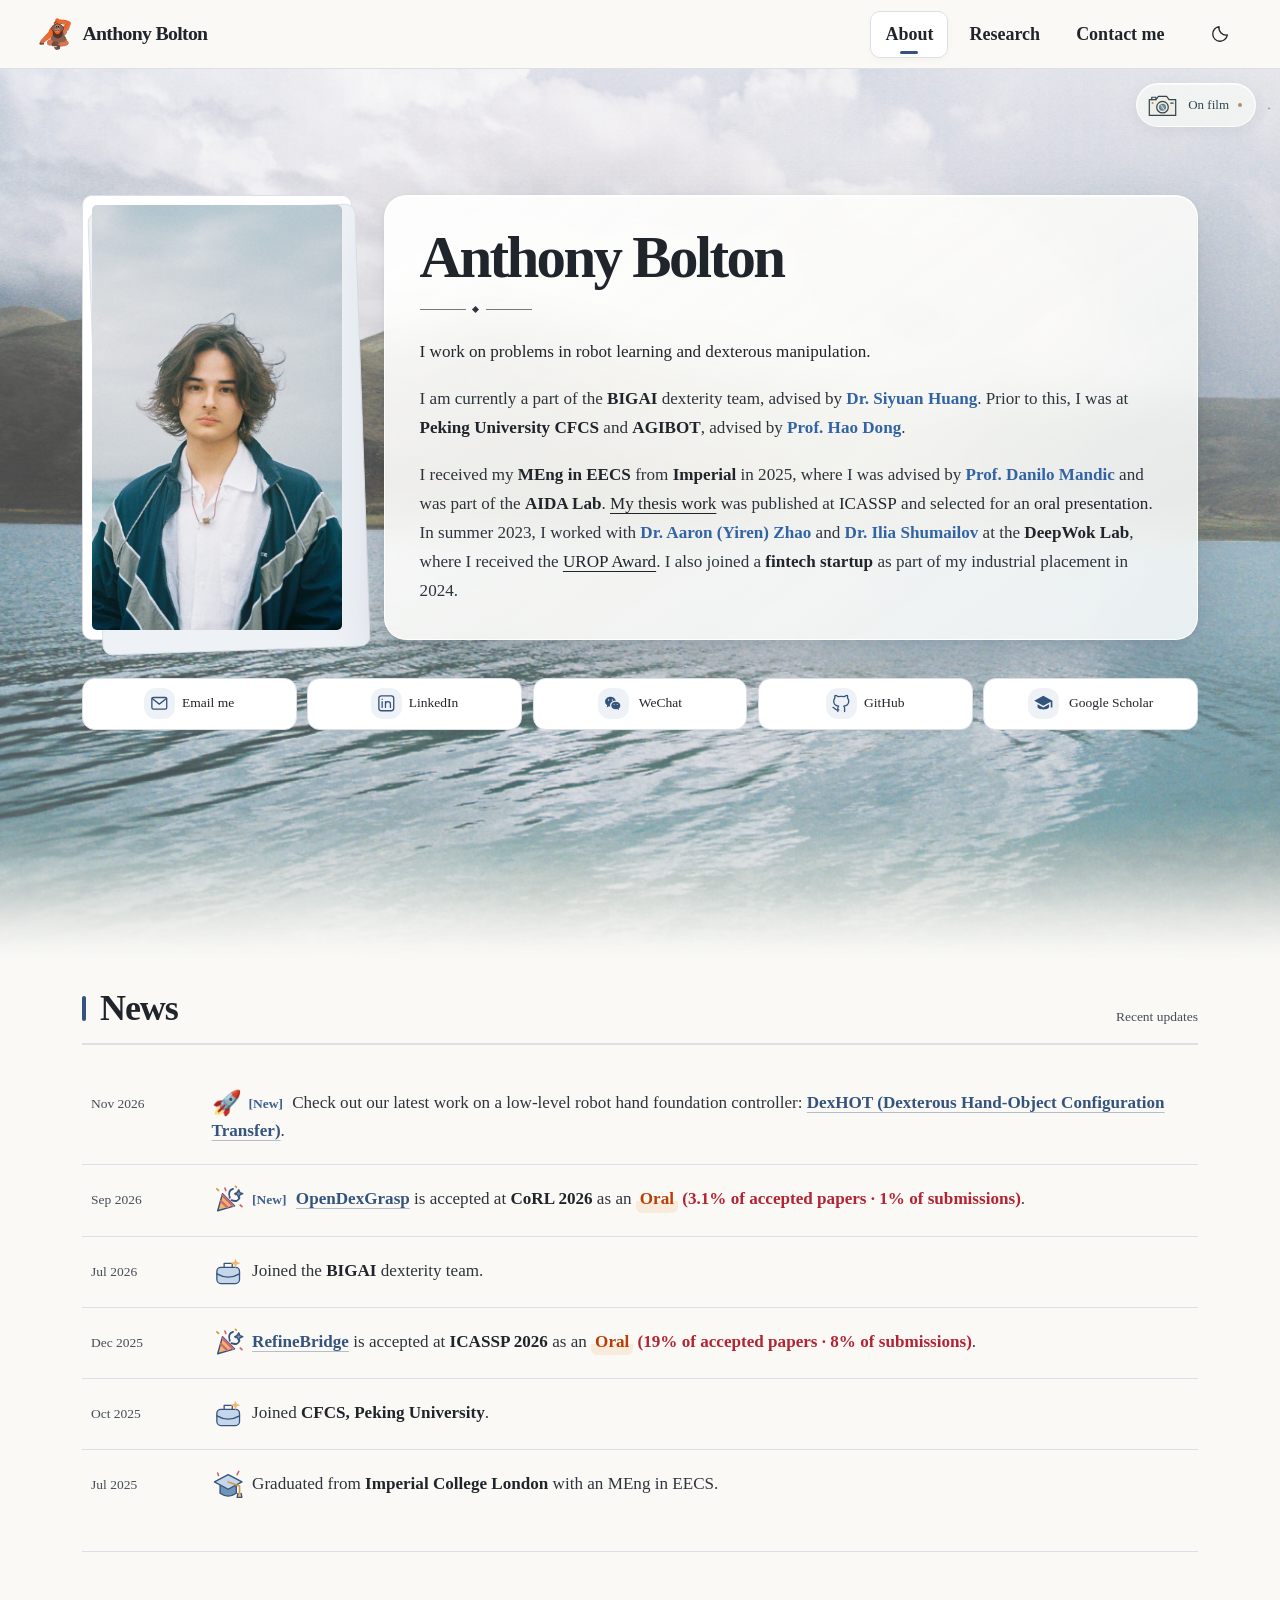
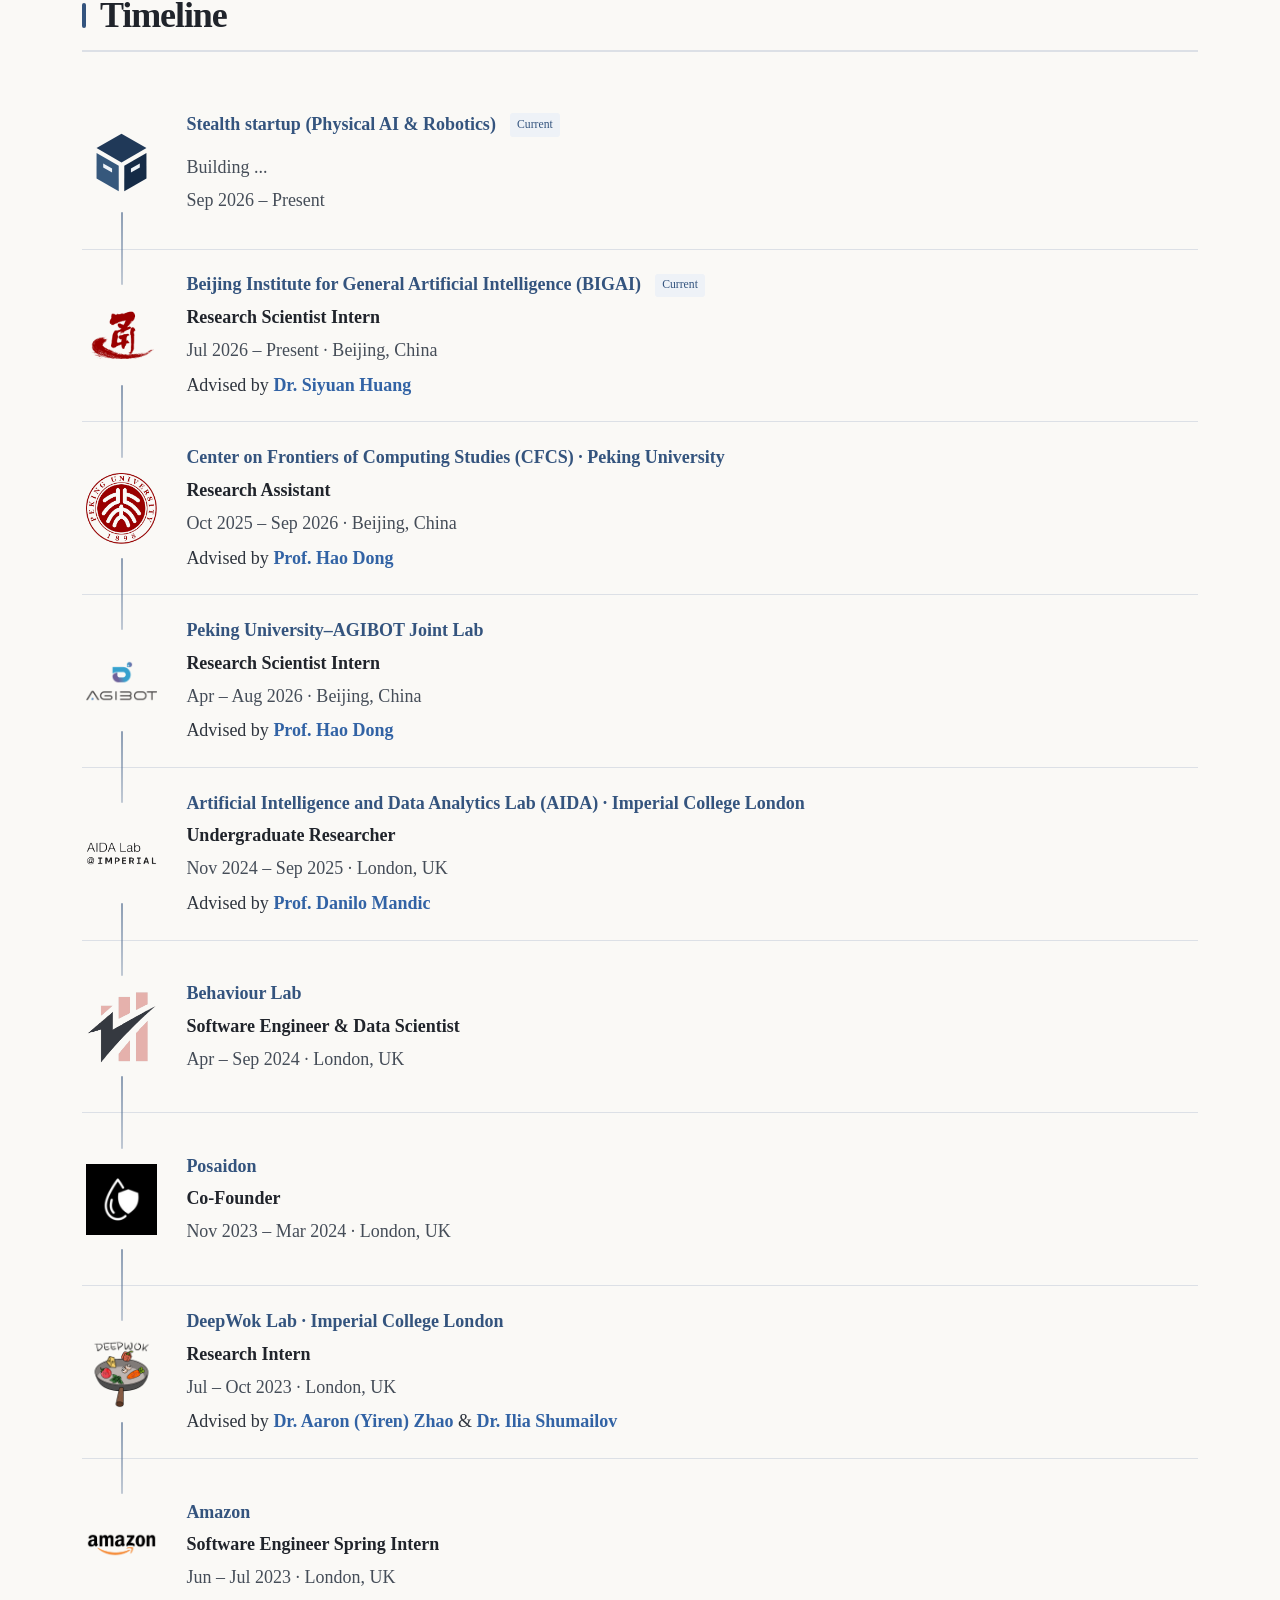
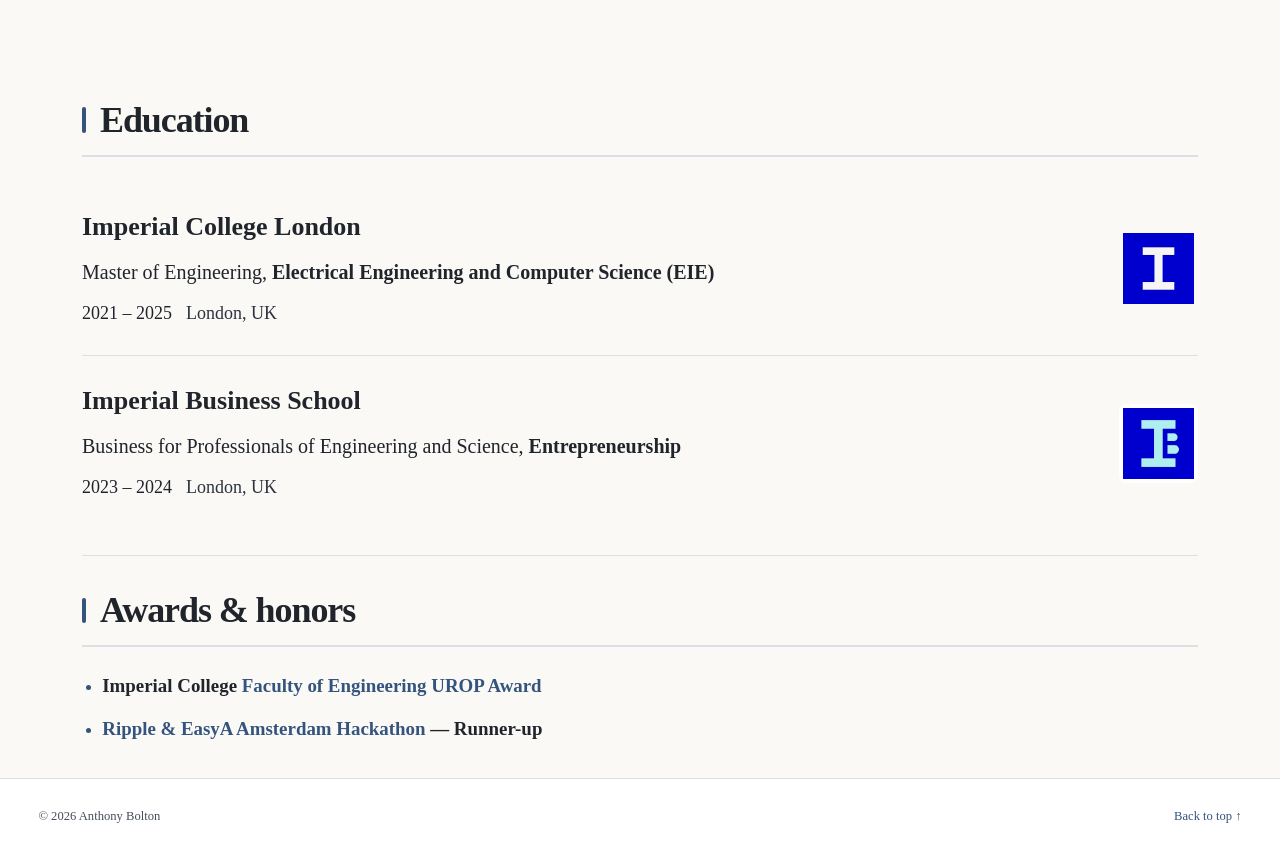
==== commit d3d310ad: "Update site content" ====
--- a/index.html
+++ b/index.html
@@ -116,7 +116,7 @@
     <section id="news" class="news-section section" aria-labelledby="news-title">
       <div class="section-heading"><h2 id="news-title">News</h2><span class="section-note">Recent updates</span></div>
       <ol class="news-list">
-        <li><time datetime="2026-11">Nov 2026</time><p><span class="news-doodle" aria-hidden="true" style="font-size:1.4em;line-height:1;width:1.2em;height:auto">📄</span><span class="news-new">[New]</span> Check out our latest preprint on a low-level robot hand foundation controller: <a href="https://arxiv.org/abs/2611.05119" target="_blank" rel="noopener">DexHOT (Dexterous Hand-Object Configuration Transfer)</a>.</p></li>
+        <li><time datetime="2026-11">Nov 2026</time><p><span class="news-doodle" aria-hidden="true" style="font-size:1.4em;line-height:1;width:1.2em;height:auto">🚀</span><span class="news-new">[New]</span> Check out our latest work on a low-level robot hand foundation controller: <a href="research.html#dexhot">DexHOT (Dexterous Hand-Object Configuration Transfer)</a>.</p></li>
         <li><time datetime="2026-09">Sep 2026</time><p><svg class="news-doodle news-doodle--party" viewBox="0 0 40 40" aria-hidden="true"><path d="m7 33 6-21 15 15Z" fill="#f1b66a" stroke="currentColor" stroke-width="1.7" stroke-linejoin="round"/><path d="m11 21 8 8m-6-15 13 13" stroke="#cc6879" stroke-width="3"/><g class="doodle-confetti" fill="none" stroke-linecap="round" stroke-width="2.2"><path d="M22 17q-3-9 4-11m-2 14q8 3 10-3" stroke="currentColor"/><path d="m16 5 1 3m15 1-3 4m6 13 2 2" stroke="#cc6879"/><path d="m29 3 1 1M8 8 6 6" stroke="#d19a43"/></g><path d="m33 7 1.5 3.5L38 12l-3.5 1.5L33 17l-1.5-3.5L28 12l3.5-1.5Z" fill="#7195ba"/></svg><span class="news-new">[New]</span> <a href="research.html#opendexgrasp">OpenDexGrasp</a> is accepted at <strong>CoRL 2026</strong> as an <a class="news-oral" href="research.html#opendexgrasp" aria-label="OpenDexGrasp oral presentation">Oral</a> <span class="oral-rates" title="Rounded oral-selection percentages">(3.1% of accepted papers · 1% of submissions)</span>.</p></li>
         <li><time datetime="2026-07">Jul 2026</time><p><svg class="news-doodle" viewBox="0 0 40 40" aria-hidden="true"><rect x="6" y="14" width="28" height="20" rx="5" fill="#c5d6eb"/><path d="M6 22q14 8 28 0M15 14V9h10v5"/><path d="m29 3 1.5 4L35 9l-4.5 1.5L29 15l-1.5-4.5L23 9l4.5-2Z" fill="#f1b66a" stroke="none"/></svg>Joined the <a class="news-org" href="https://eng.bigai.ai/" target="_blank" rel="noopener">BIGAI</a> dexterity team.</p></li>
         <li><time datetime="2025-12">Dec 2025</time><p><svg class="news-doodle news-doodle--party" viewBox="0 0 40 40" aria-hidden="true"><path d="m7 33 6-21 15 15Z" fill="#f1b66a" stroke="currentColor" stroke-width="1.7" stroke-linejoin="round"/><path d="m11 21 8 8m-6-15 13 13" stroke="#cc6879" stroke-width="3"/><g class="doodle-confetti" fill="none" stroke-linecap="round" stroke-width="2.2"><path d="M22 17q-3-9 4-11m-2 14q8 3 10-3" stroke="currentColor"/><path d="m16 5 1 3m15 1-3 4m6 13 2 2" stroke="#cc6879"/><path d="m29 3 1 1M8 8 6 6" stroke="#d19a43"/></g><path d="m33 7 1.5 3.5L38 12l-3.5 1.5L33 17l-1.5-3.5L28 12l3.5-1.5Z" fill="#7195ba"/></svg><a href="research.html#refinebridge">RefineBridge</a> is accepted at <strong>ICASSP 2026</strong> as an <a class="news-oral" href="https://www.cmsworkshops.com/ICASSP2026/view_paper.php?PaperNum=17833&amp;bare=1" target="_blank" rel="noopener" aria-label="RefineBridge oral presentation">Oral</a> <span class="oral-rates" title="Rounded oral-selection percentages">(19% of accepted papers · 8% of submissions)</span>.</p></li>
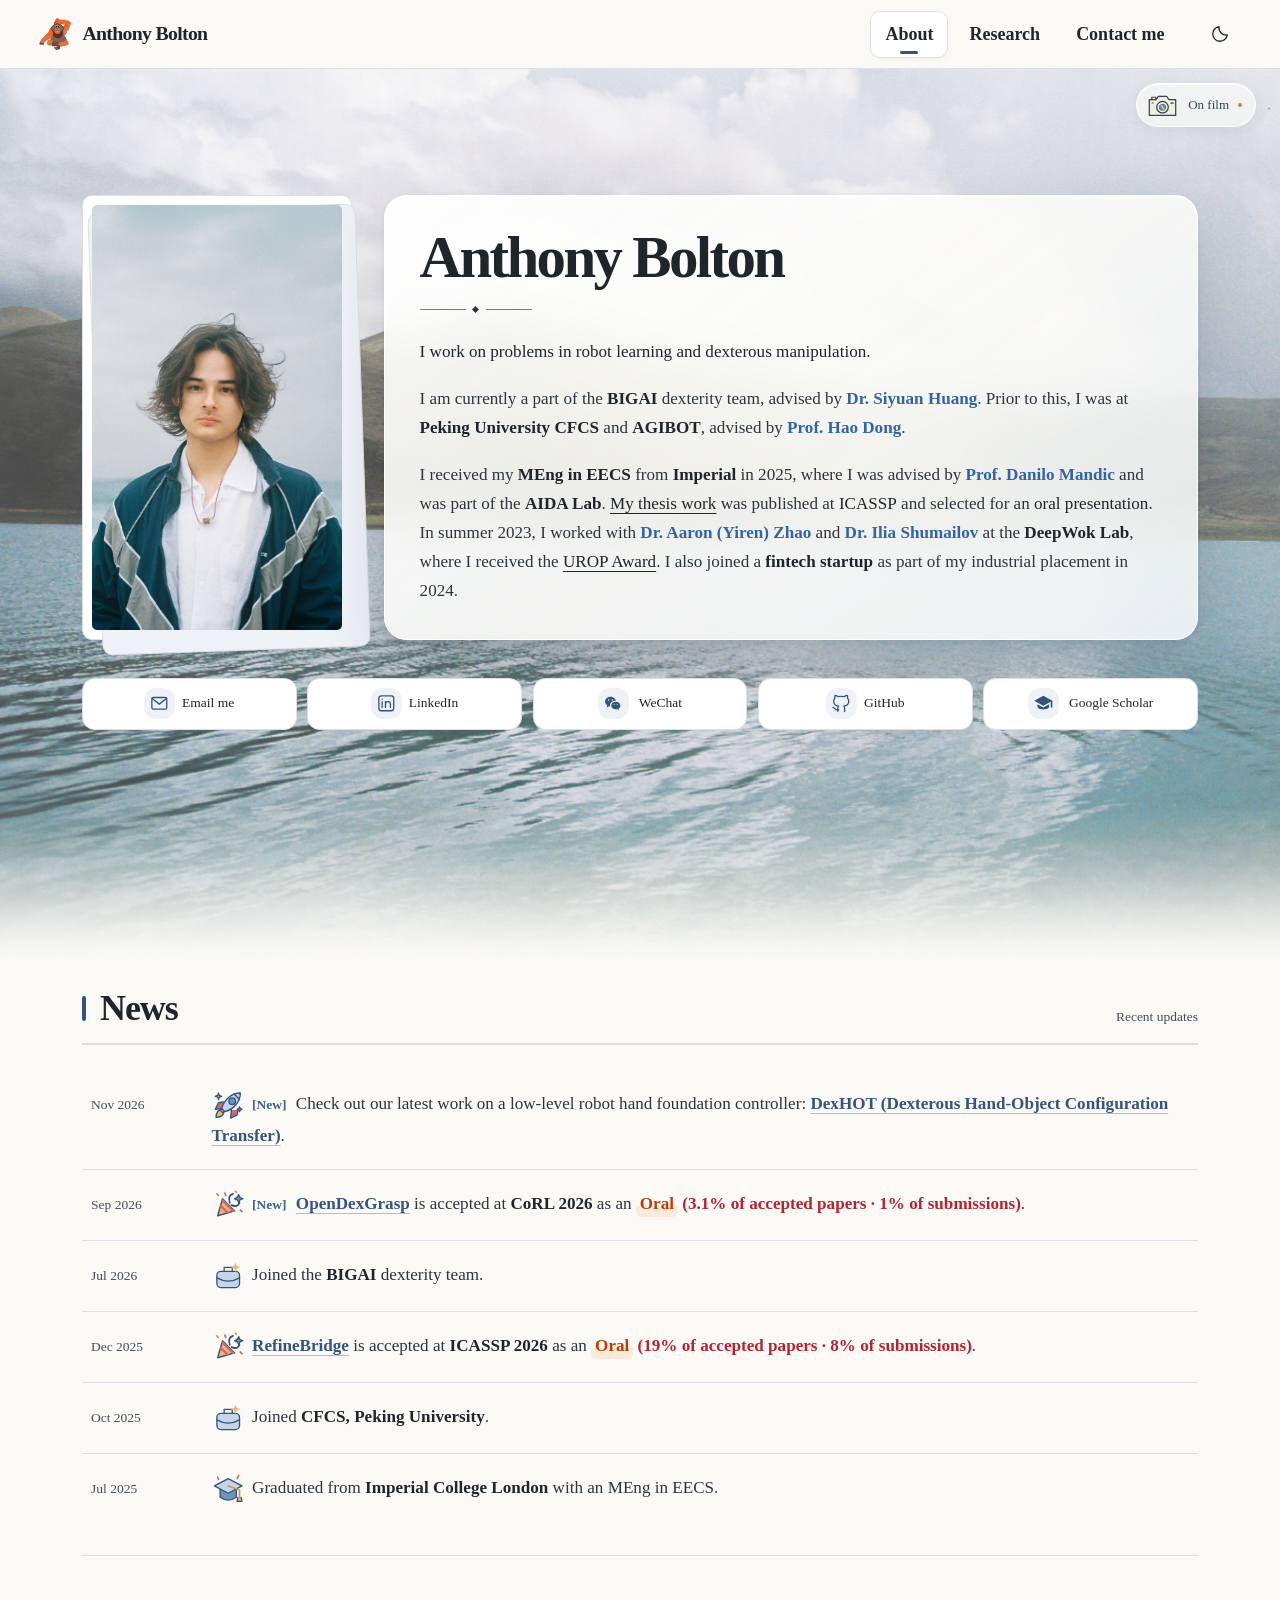
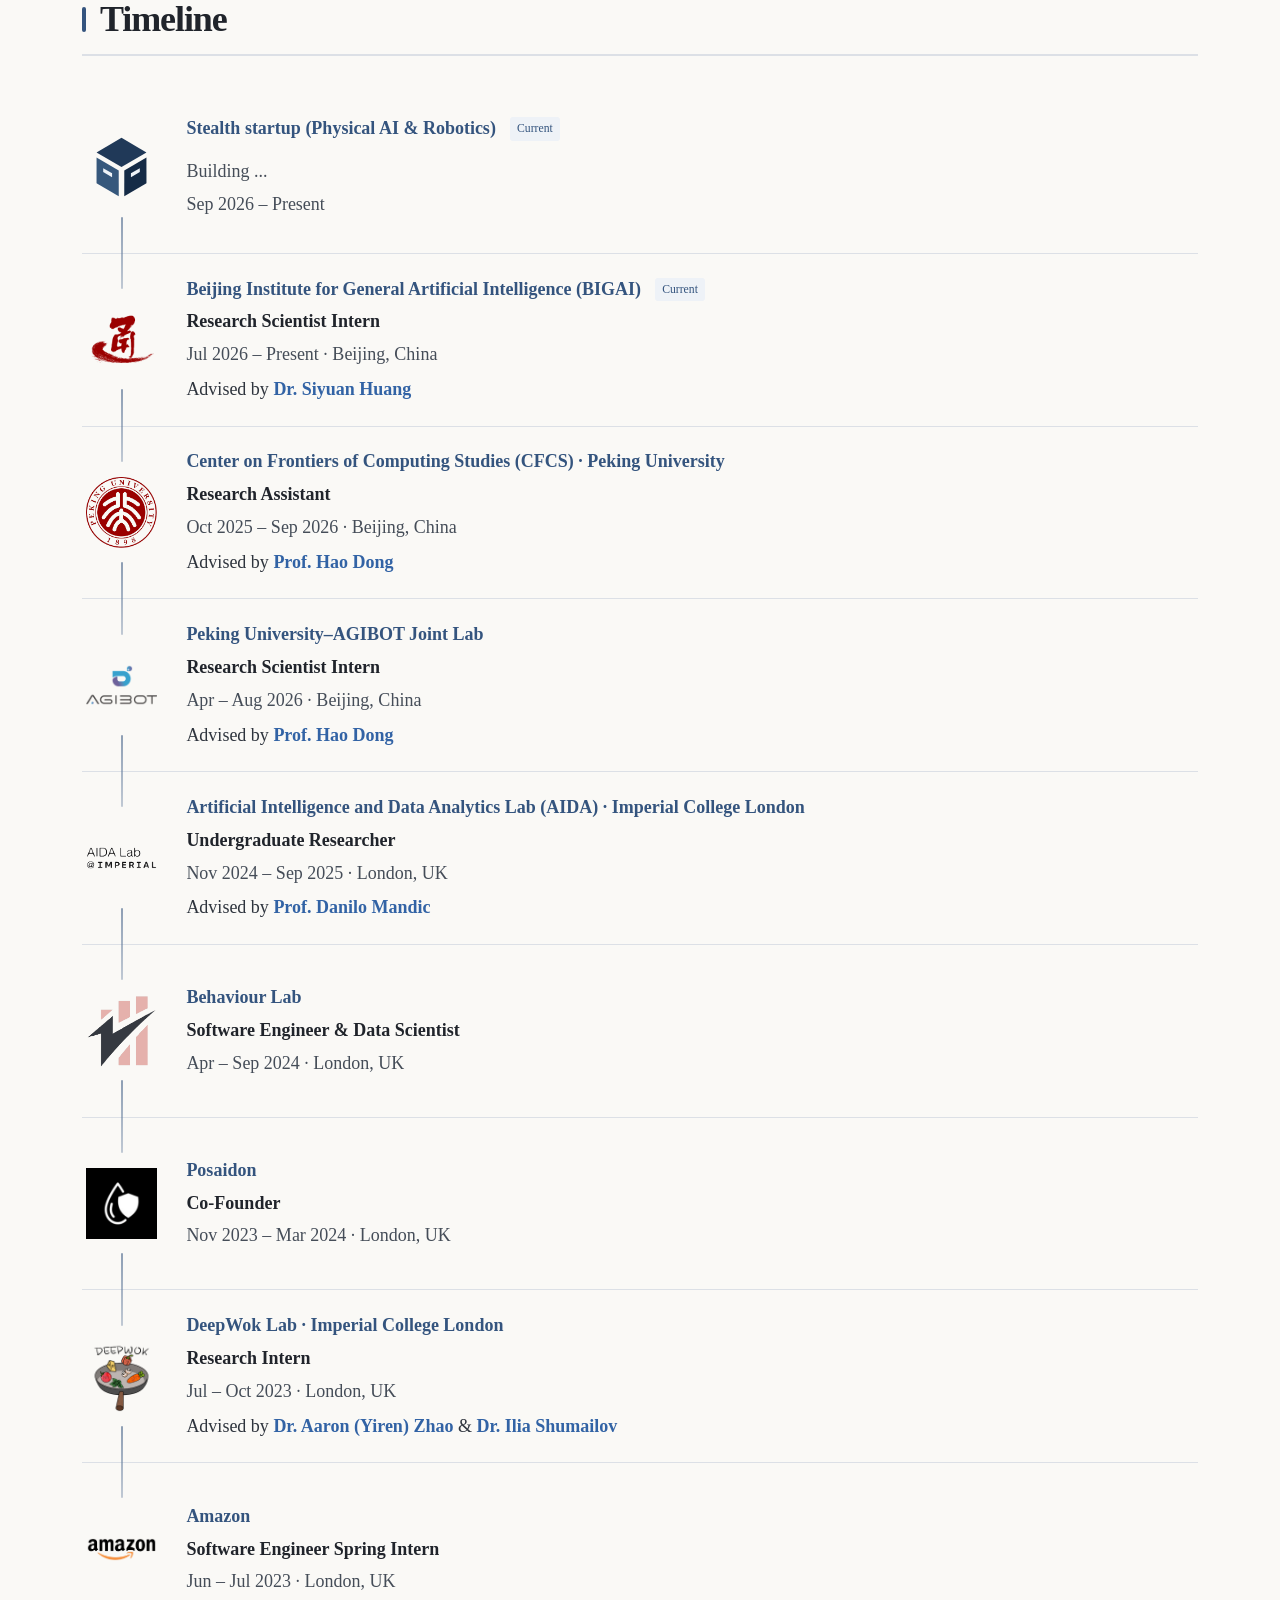
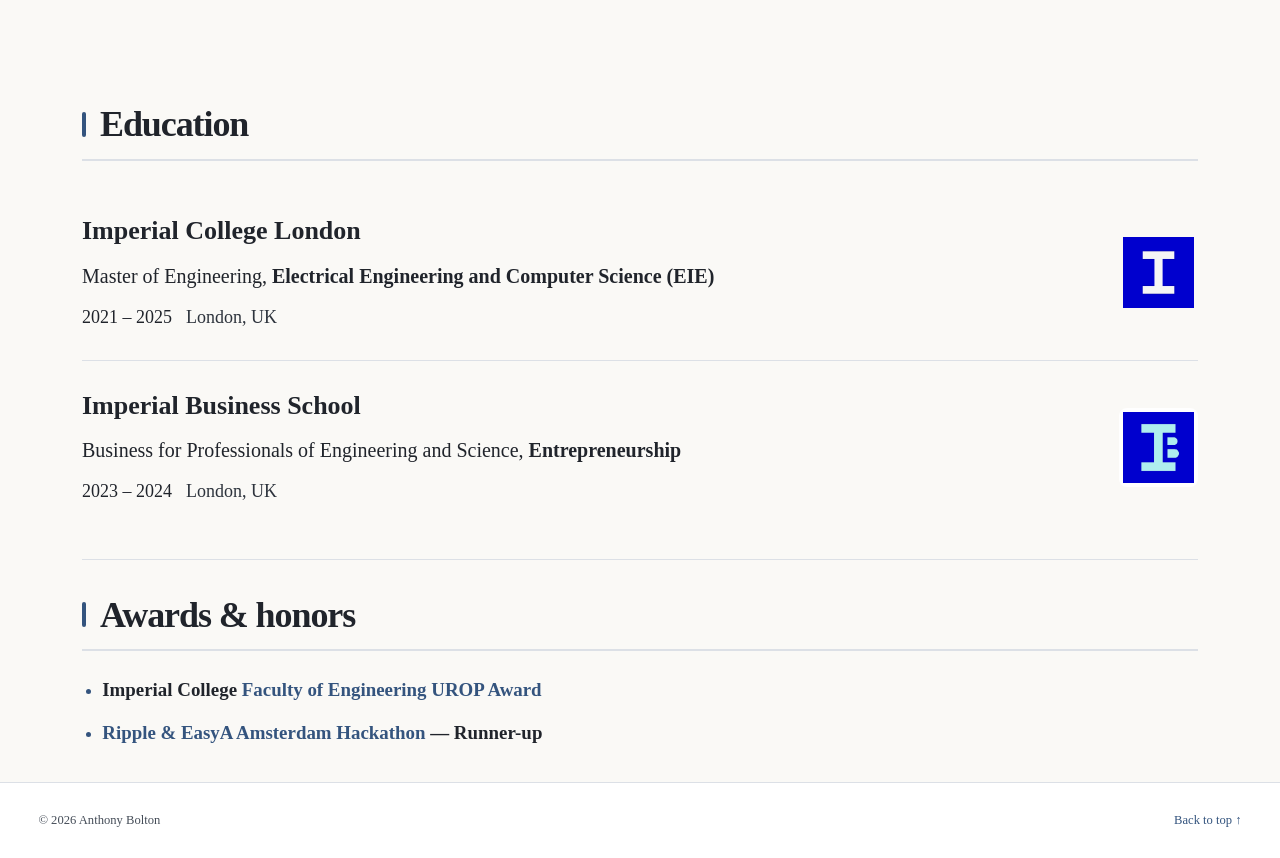
==== commit ac32e240: "Update site artwork" ====
--- a/index.html
+++ b/index.html
@@ -116,7 +116,7 @@
     <section id="news" class="news-section section" aria-labelledby="news-title">
       <div class="section-heading"><h2 id="news-title">News</h2><span class="section-note">Recent updates</span></div>
       <ol class="news-list">
-        <li><time datetime="2026-11">Nov 2026</time><p><span class="news-doodle" aria-hidden="true" style="font-size:1.4em;line-height:1;width:1.2em;height:auto">🚀</span><span class="news-new">[New]</span> Check out our latest work on a low-level robot hand foundation controller: <a href="research.html#dexhot">DexHOT (Dexterous Hand-Object Configuration Transfer)</a>.</p></li>
+        <li><time datetime="2026-11">Nov 2026</time><p><svg class="news-doodle news-doodle--launch" viewBox="0 0 40 40" aria-hidden="true"><g stroke="currentColor" stroke-width="1.7" stroke-linecap="round" stroke-linejoin="round"><path d="M13 25c-5 0-8 4-8 10 6 0 10-3 10-8" fill="#f1b66a"/><path d="m14 16-6 1-4 8 10-1m10 2-1 10 8-4 1-6" fill="#cc6879"/><path d="M12 24C15 13 24 5 35 5c0 11-8 20-19 23Z" fill="#c5d6eb"/><path d="m27 6 7 7" fill="none"/><circle cx="25" cy="15" r="4" fill="#7195ba"/><path d="m11 27 3 3" fill="none"/></g><path d="m8 5 1 3 3 1-3 1-1 3-1-3-3-1 3-1Z" fill="#f1b66a"/><path d="m34 22 1 2 2 1-2 1-1 2-1-2-2-1 2-1Z" fill="#7195ba"/></svg><span class="news-new">[New]</span> Check out our latest work on a low-level robot hand foundation controller: <a href="research.html#dexhot">DexHOT (Dexterous Hand-Object Configuration Transfer)</a>.</p></li>
         <li><time datetime="2026-09">Sep 2026</time><p><svg class="news-doodle news-doodle--party" viewBox="0 0 40 40" aria-hidden="true"><path d="m7 33 6-21 15 15Z" fill="#f1b66a" stroke="currentColor" stroke-width="1.7" stroke-linejoin="round"/><path d="m11 21 8 8m-6-15 13 13" stroke="#cc6879" stroke-width="3"/><g class="doodle-confetti" fill="none" stroke-linecap="round" stroke-width="2.2"><path d="M22 17q-3-9 4-11m-2 14q8 3 10-3" stroke="currentColor"/><path d="m16 5 1 3m15 1-3 4m6 13 2 2" stroke="#cc6879"/><path d="m29 3 1 1M8 8 6 6" stroke="#d19a43"/></g><path d="m33 7 1.5 3.5L38 12l-3.5 1.5L33 17l-1.5-3.5L28 12l3.5-1.5Z" fill="#7195ba"/></svg><span class="news-new">[New]</span> <a href="research.html#opendexgrasp">OpenDexGrasp</a> is accepted at <strong>CoRL 2026</strong> as an <a class="news-oral" href="research.html#opendexgrasp" aria-label="OpenDexGrasp oral presentation">Oral</a> <span class="oral-rates" title="Rounded oral-selection percentages">(3.1% of accepted papers · 1% of submissions)</span>.</p></li>
         <li><time datetime="2026-07">Jul 2026</time><p><svg class="news-doodle" viewBox="0 0 40 40" aria-hidden="true"><rect x="6" y="14" width="28" height="20" rx="5" fill="#c5d6eb"/><path d="M6 22q14 8 28 0M15 14V9h10v5"/><path d="m29 3 1.5 4L35 9l-4.5 1.5L29 15l-1.5-4.5L23 9l4.5-2Z" fill="#f1b66a" stroke="none"/></svg>Joined the <a class="news-org" href="https://eng.bigai.ai/" target="_blank" rel="noopener">BIGAI</a> dexterity team.</p></li>
         <li><time datetime="2025-12">Dec 2025</time><p><svg class="news-doodle news-doodle--party" viewBox="0 0 40 40" aria-hidden="true"><path d="m7 33 6-21 15 15Z" fill="#f1b66a" stroke="currentColor" stroke-width="1.7" stroke-linejoin="round"/><path d="m11 21 8 8m-6-15 13 13" stroke="#cc6879" stroke-width="3"/><g class="doodle-confetti" fill="none" stroke-linecap="round" stroke-width="2.2"><path d="M22 17q-3-9 4-11m-2 14q8 3 10-3" stroke="currentColor"/><path d="m16 5 1 3m15 1-3 4m6 13 2 2" stroke="#cc6879"/><path d="m29 3 1 1M8 8 6 6" stroke="#d19a43"/></g><path d="m33 7 1.5 3.5L38 12l-3.5 1.5L33 17l-1.5-3.5L28 12l3.5-1.5Z" fill="#7195ba"/></svg><a href="research.html#refinebridge">RefineBridge</a> is accepted at <strong>ICASSP 2026</strong> as an <a class="news-oral" href="https://www.cmsworkshops.com/ICASSP2026/view_paper.php?PaperNum=17833&amp;bare=1" target="_blank" rel="noopener" aria-label="RefineBridge oral presentation">Oral</a> <span class="oral-rates" title="Rounded oral-selection percentages">(19% of accepted papers · 8% of submissions)</span>.</p></li>
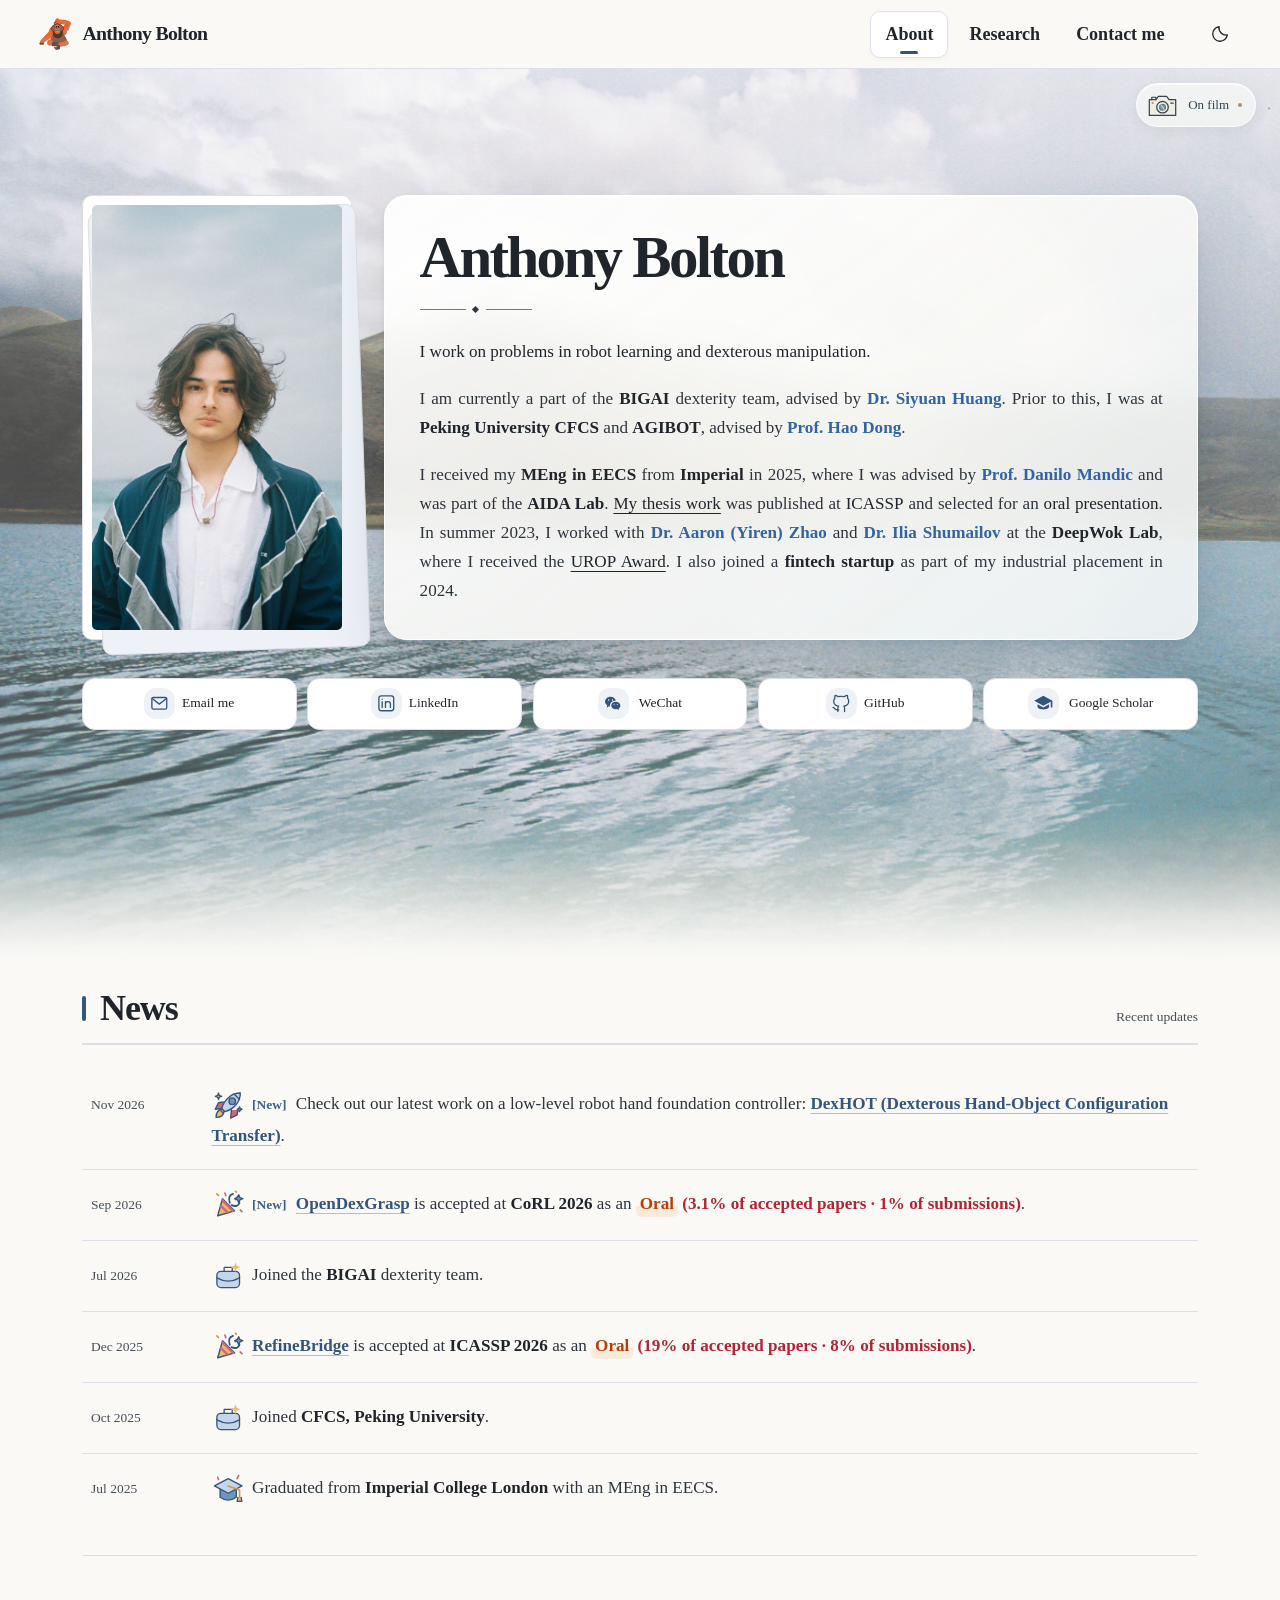
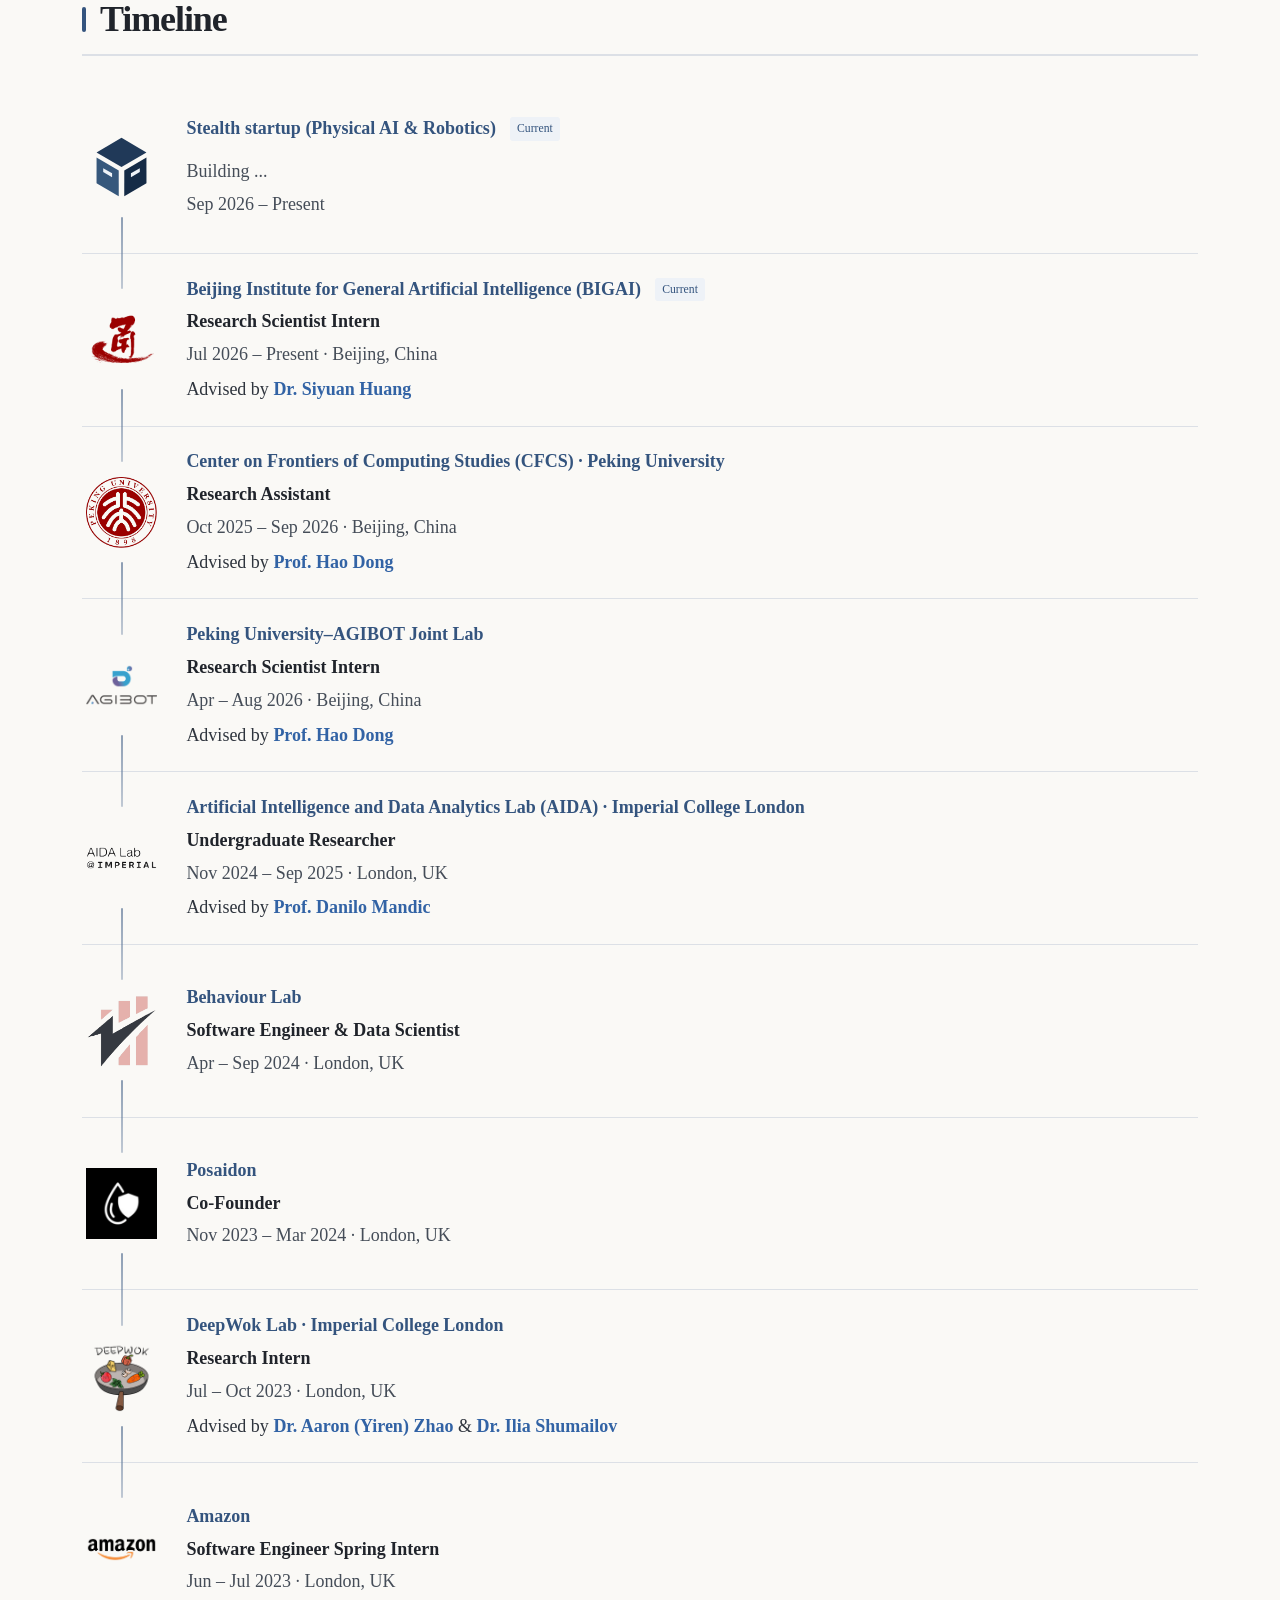
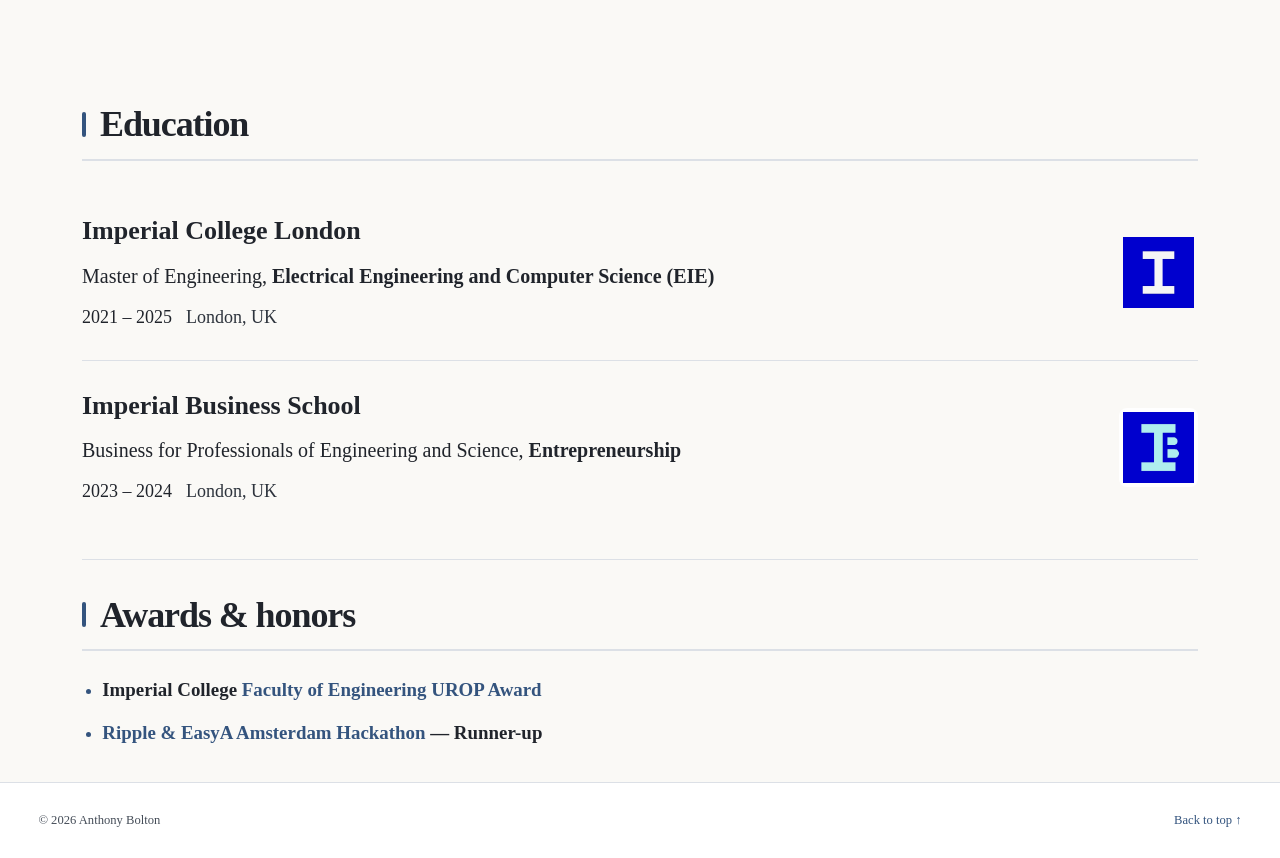
==== commit 92259dc4: "Update site styling" ====
--- a/index.html
+++ b/index.html
@@ -48,7 +48,7 @@
   <script src="assets/js/photo-viewer.js?v=1" defer></script>
   <script src="assets/js/contact.js?v=2" defer></script>
   <script src="assets/js/education-logo.js?v=2" defer></script>
-  <link rel="stylesheet" href="assets/css/section-refinements.css?v=24" />
+  <link rel="stylesheet" href="assets/css/section-refinements.css?v=25" />
   <link rel="stylesheet" href="assets/css/phone-density.css?v=6" />
 </head>
 <body id="top">
--- a/assets/css/section-refinements.css
+++ b/assets/css/section-refinements.css
@@ -278,3 +278,5 @@
 @media screen and (max-width:760px) {
   :root .hero.hero--lake-fade { --profile-offset:16px; }
 }
+
+.hero__copy .prose p { text-align:justify; text-align-last:left; text-wrap:wrap; }
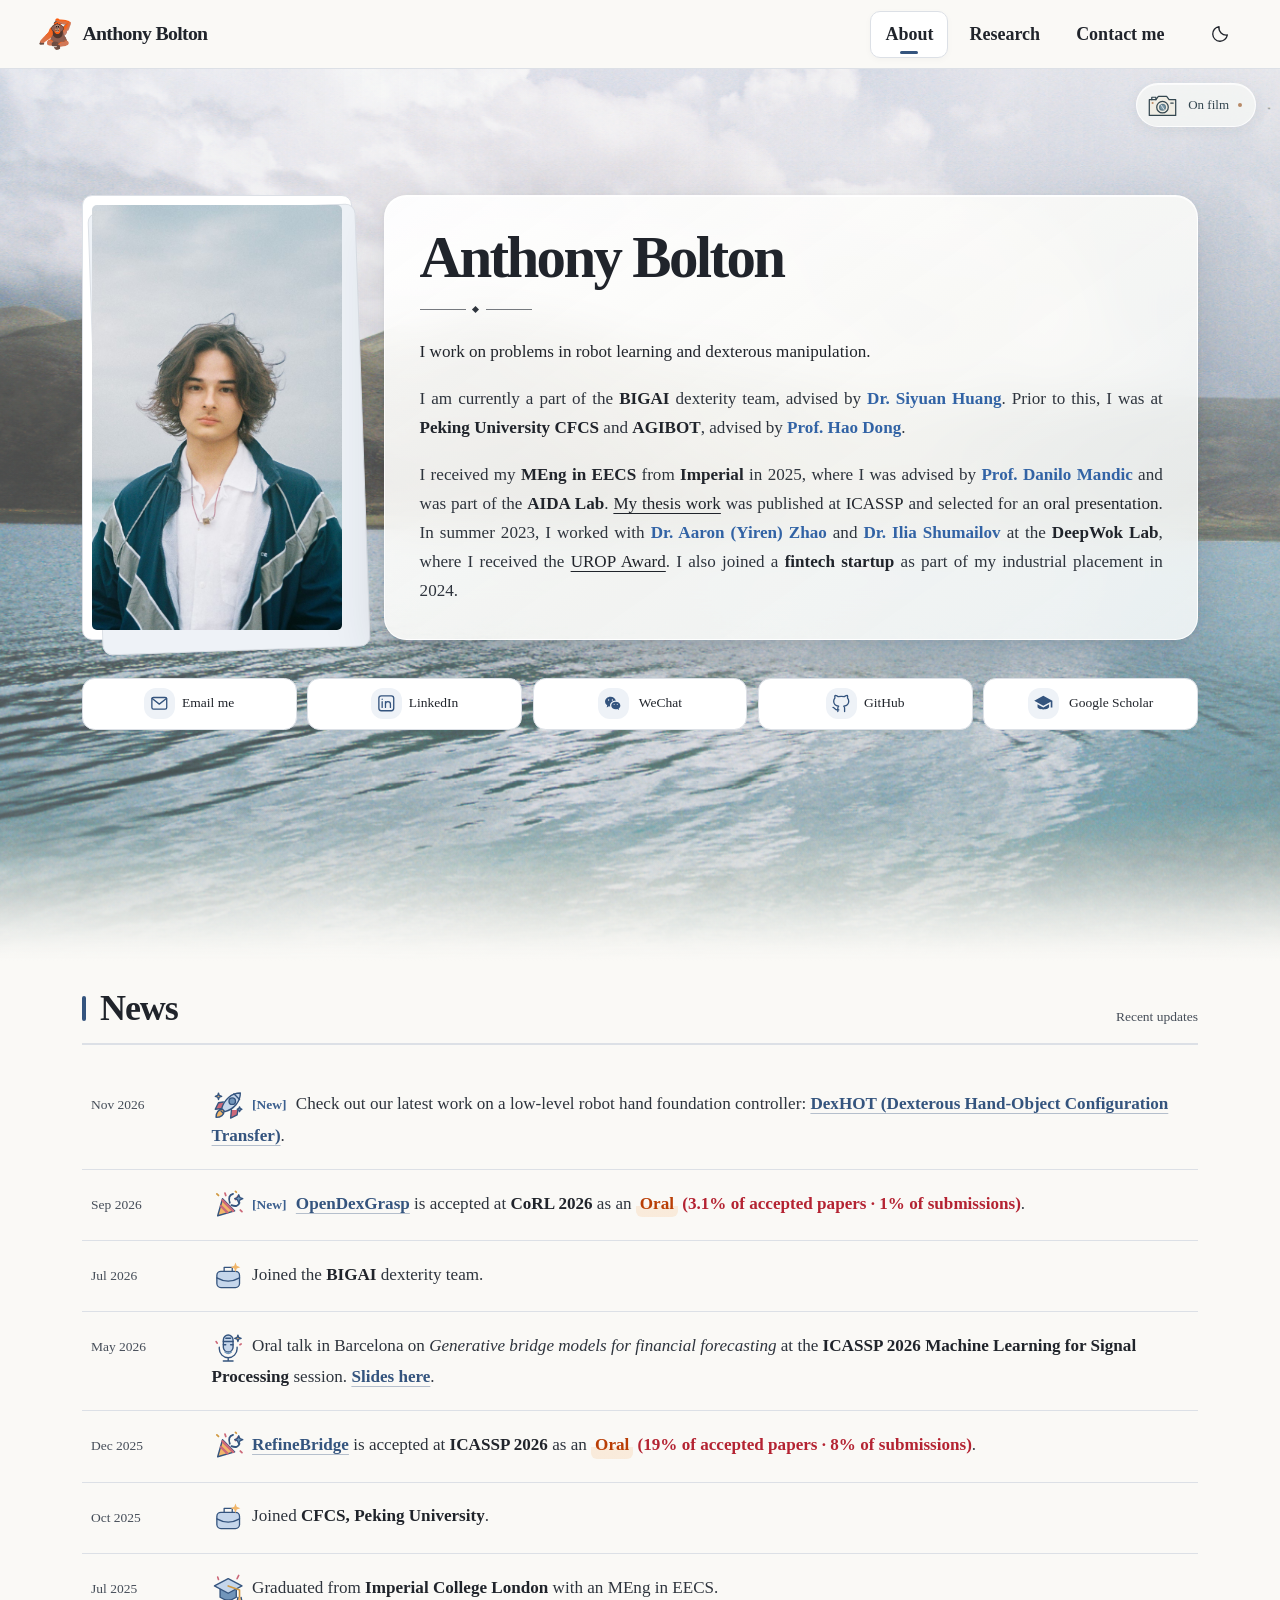
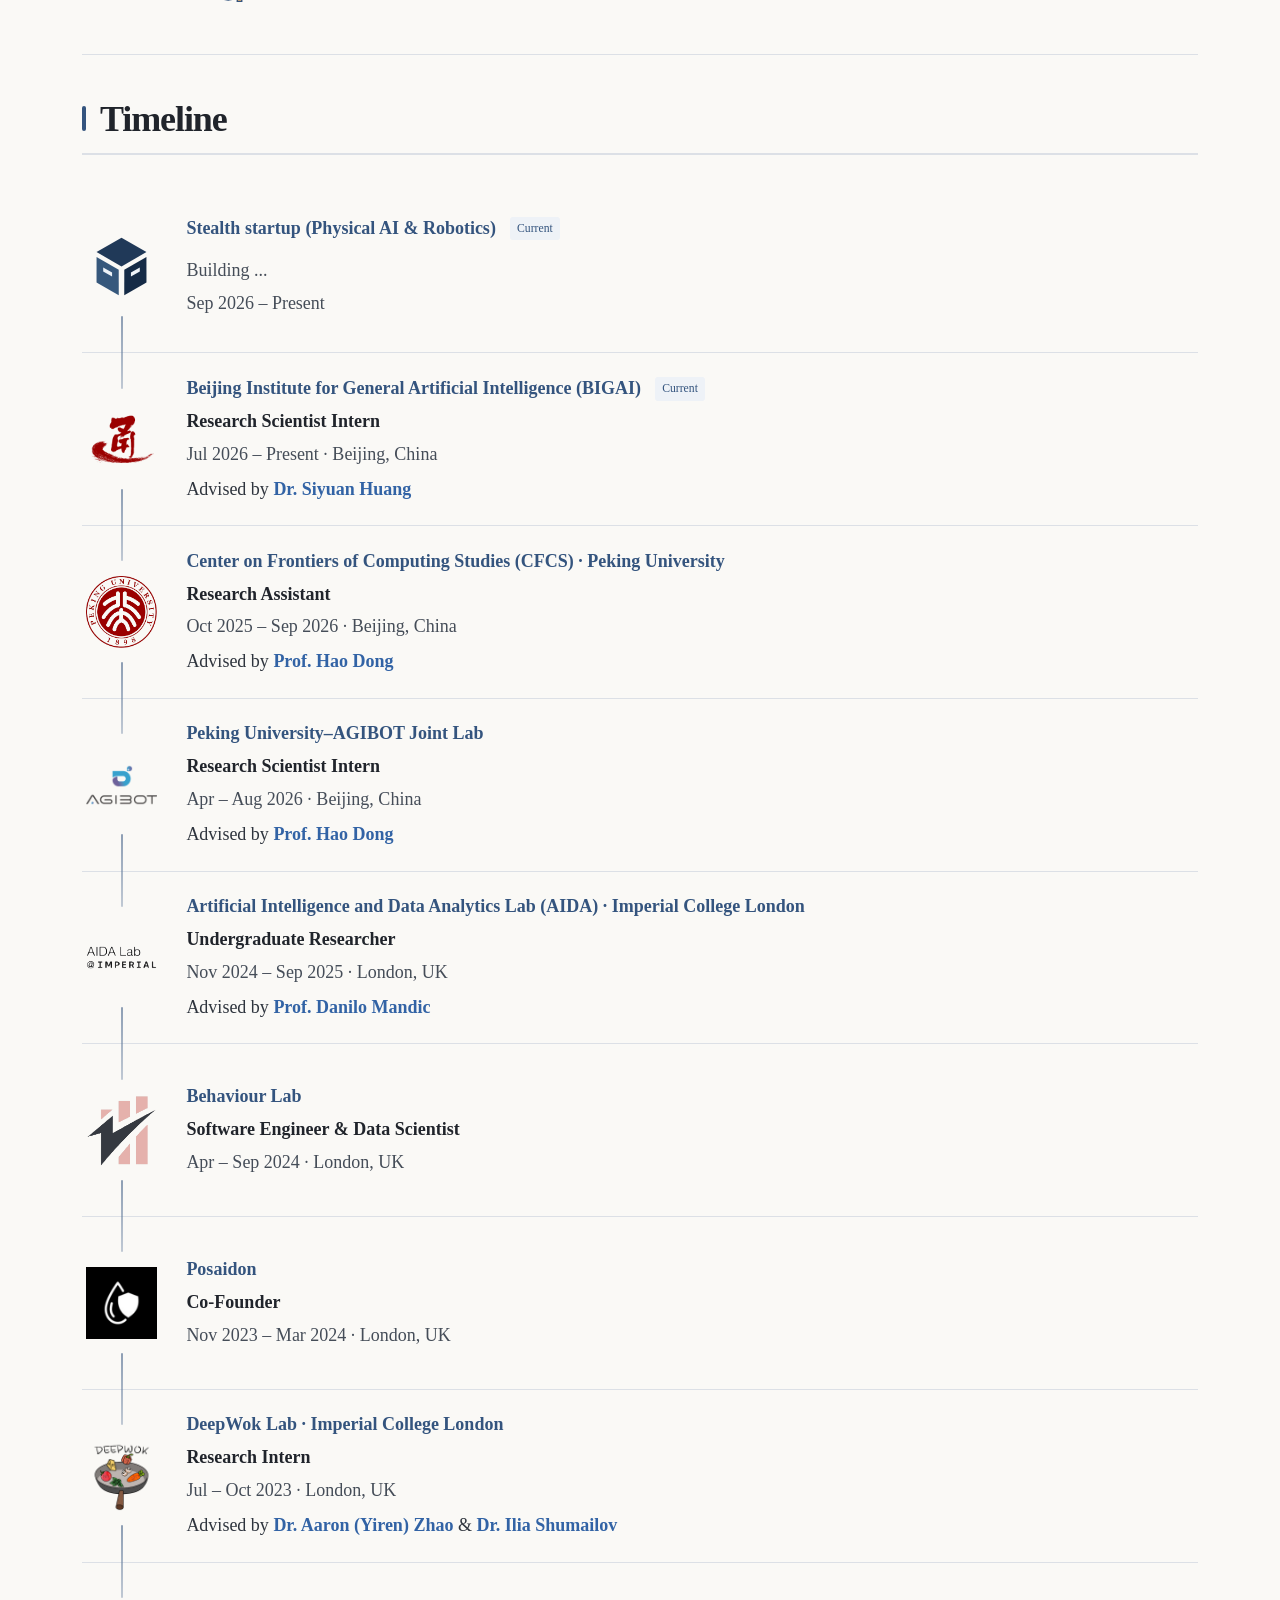
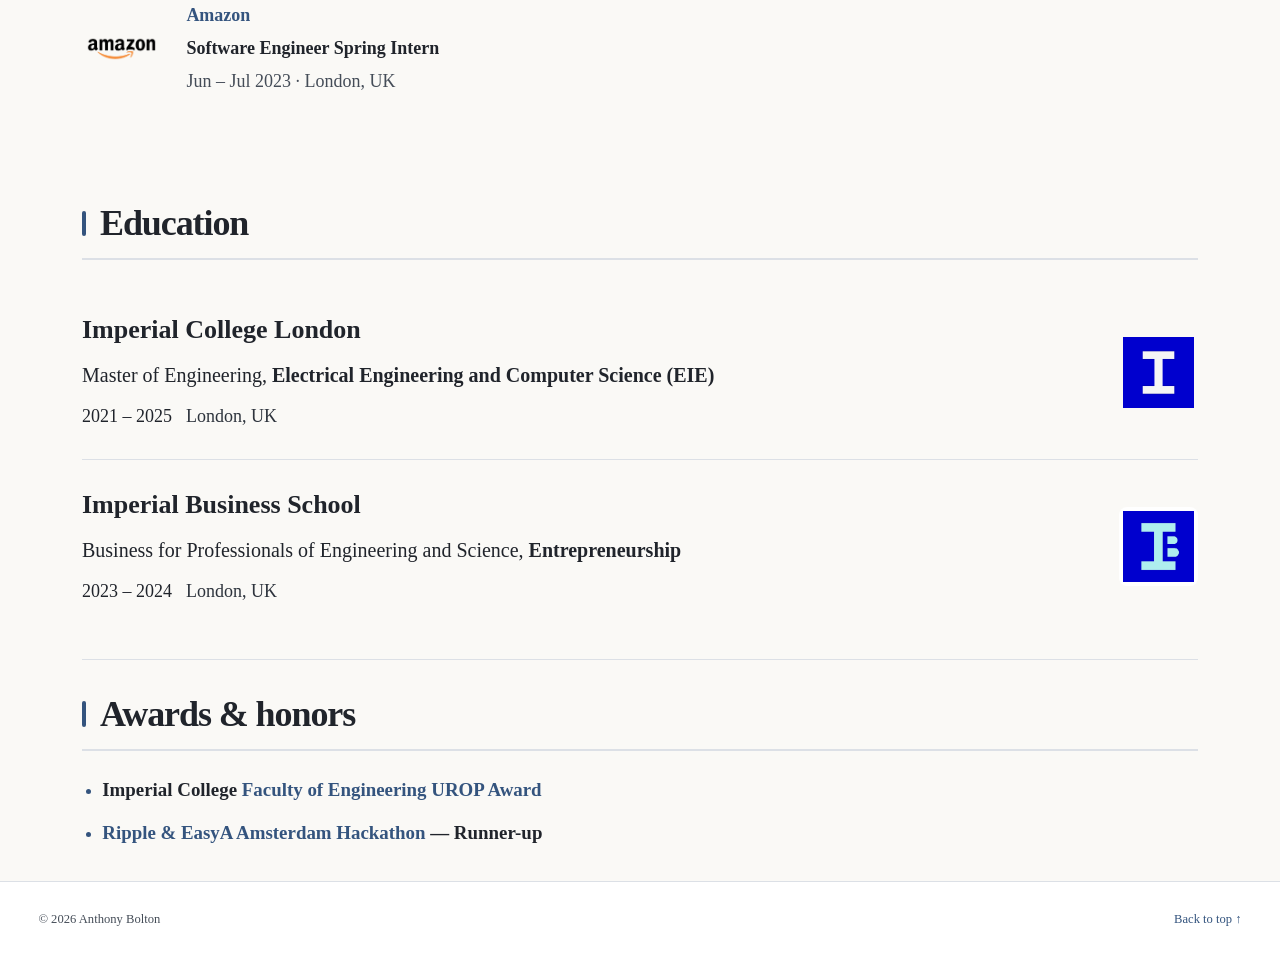
==== commit face2d6a: "Update site content" ====
--- a/index.html
+++ b/index.html
@@ -48,7 +48,7 @@
   <script src="assets/js/photo-viewer.js?v=1" defer></script>
   <script src="assets/js/contact.js?v=2" defer></script>
   <script src="assets/js/education-logo.js?v=2" defer></script>
-  <link rel="stylesheet" href="assets/css/section-refinements.css?v=25" />
+  <link rel="stylesheet" href="assets/css/section-refinements.css?v=26" />
   <link rel="stylesheet" href="assets/css/phone-density.css?v=6" />
 </head>
 <body id="top">
@@ -119,6 +119,7 @@
         <li><time datetime="2026-11">Nov 2026</time><p><svg class="news-doodle news-doodle--launch" viewBox="0 0 40 40" aria-hidden="true"><g stroke="currentColor" stroke-width="1.7" stroke-linecap="round" stroke-linejoin="round"><path d="M13 25c-5 0-8 4-8 10 6 0 10-3 10-8" fill="#f1b66a"/><path d="m14 16-6 1-4 8 10-1m10 2-1 10 8-4 1-6" fill="#cc6879"/><path d="M12 24C15 13 24 5 35 5c0 11-8 20-19 23Z" fill="#c5d6eb"/><path d="m27 6 7 7" fill="none"/><circle cx="25" cy="15" r="4" fill="#7195ba"/><path d="m11 27 3 3" fill="none"/></g><path d="m8 5 1 3 3 1-3 1-1 3-1-3-3-1 3-1Z" fill="#f1b66a"/><path d="m34 22 1 2 2 1-2 1-1 2-1-2-2-1 2-1Z" fill="#7195ba"/></svg><span class="news-new">[New]</span> Check out our latest work on a low-level robot hand foundation controller: <a href="research.html#dexhot">DexHOT (Dexterous Hand-Object Configuration Transfer)</a>.</p></li>
         <li><time datetime="2026-09">Sep 2026</time><p><svg class="news-doodle news-doodle--party" viewBox="0 0 40 40" aria-hidden="true"><path d="m7 33 6-21 15 15Z" fill="#f1b66a" stroke="currentColor" stroke-width="1.7" stroke-linejoin="round"/><path d="m11 21 8 8m-6-15 13 13" stroke="#cc6879" stroke-width="3"/><g class="doodle-confetti" fill="none" stroke-linecap="round" stroke-width="2.2"><path d="M22 17q-3-9 4-11m-2 14q8 3 10-3" stroke="currentColor"/><path d="m16 5 1 3m15 1-3 4m6 13 2 2" stroke="#cc6879"/><path d="m29 3 1 1M8 8 6 6" stroke="#d19a43"/></g><path d="m33 7 1.5 3.5L38 12l-3.5 1.5L33 17l-1.5-3.5L28 12l3.5-1.5Z" fill="#7195ba"/></svg><span class="news-new">[New]</span> <a href="research.html#opendexgrasp">OpenDexGrasp</a> is accepted at <strong>CoRL 2026</strong> as an <a class="news-oral" href="research.html#opendexgrasp" aria-label="OpenDexGrasp oral presentation">Oral</a> <span class="oral-rates" title="Rounded oral-selection percentages">(3.1% of accepted papers · 1% of submissions)</span>.</p></li>
         <li><time datetime="2026-07">Jul 2026</time><p><svg class="news-doodle" viewBox="0 0 40 40" aria-hidden="true"><rect x="6" y="14" width="28" height="20" rx="5" fill="#c5d6eb"/><path d="M6 22q14 8 28 0M15 14V9h10v5"/><path d="m29 3 1.5 4L35 9l-4.5 1.5L29 15l-1.5-4.5L23 9l4.5-2Z" fill="#f1b66a" stroke="none"/></svg>Joined the <a class="news-org" href="https://eng.bigai.ai/" target="_blank" rel="noopener">BIGAI</a> dexterity team.</p></li>
+        <li><time datetime="2026-05">May 2026</time><p><svg class="news-doodle news-doodle--talk" viewBox="0 0 40 40" aria-hidden="true"><g stroke="currentColor" stroke-width="1.7" stroke-linecap="round" stroke-linejoin="round"><rect x="14" y="5" width="12" height="21" rx="6" fill="#c5d6eb"/><path d="M14 13h12M17 9h6m-9 8h3m6 0h3" fill="none"/><path d="M9 20v2a11 11 0 0 0 22 0v-2M20 33v4m-6 0h12" fill="none"/><path d="M16 26a6 6 0 0 0 8 0" fill="none" stroke="#7195ba"/></g><path d="m32 5 1 3 3 1-3 1-1 3-1-3-3-1 3-1Z" fill="#f1b66a"/><path d="m5 13 1.5 2m28 2 1.5-1" stroke="#cc6879" stroke-width="2" stroke-linecap="round"/></svg>Oral talk in Barcelona on <em>Generative bridge models for financial forecasting</em> at the <strong>ICASSP 2026 Machine Learning for Signal Processing</strong> session. <a href="refinebridge/static/pdf/RefineBridge_slides.pdf" target="_blank" rel="noopener">Slides here</a>.</p></li>
         <li><time datetime="2025-12">Dec 2025</time><p><svg class="news-doodle news-doodle--party" viewBox="0 0 40 40" aria-hidden="true"><path d="m7 33 6-21 15 15Z" fill="#f1b66a" stroke="currentColor" stroke-width="1.7" stroke-linejoin="round"/><path d="m11 21 8 8m-6-15 13 13" stroke="#cc6879" stroke-width="3"/><g class="doodle-confetti" fill="none" stroke-linecap="round" stroke-width="2.2"><path d="M22 17q-3-9 4-11m-2 14q8 3 10-3" stroke="currentColor"/><path d="m16 5 1 3m15 1-3 4m6 13 2 2" stroke="#cc6879"/><path d="m29 3 1 1M8 8 6 6" stroke="#d19a43"/></g><path d="m33 7 1.5 3.5L38 12l-3.5 1.5L33 17l-1.5-3.5L28 12l3.5-1.5Z" fill="#7195ba"/></svg><a href="research.html#refinebridge">RefineBridge</a> is accepted at <strong>ICASSP 2026</strong> as an <a class="news-oral" href="https://www.cmsworkshops.com/ICASSP2026/view_paper.php?PaperNum=17833&amp;bare=1" target="_blank" rel="noopener" aria-label="RefineBridge oral presentation">Oral</a> <span class="oral-rates" title="Rounded oral-selection percentages">(19% of accepted papers · 8% of submissions)</span>.</p></li>
         <li><time datetime="2025-10">Oct 2025</time><p><svg class="news-doodle" viewBox="0 0 40 40" aria-hidden="true"><rect x="6" y="14" width="28" height="20" rx="5" fill="#c5d6eb"/><path d="M6 22q14 8 28 0M15 14V9h10v5"/><path d="m29 3 1.5 4L35 9l-4.5 1.5L29 15l-1.5-4.5L23 9l4.5-2Z" fill="#f1b66a" stroke="none"/></svg>Joined <a class="news-org" href="https://cfcs.pku.edu.cn/english/" target="_blank" rel="noopener">CFCS, Peking University</a>.</p></li>
         <li><time datetime="2025-07">Jul 2025</time><p><svg class="news-doodle news-doodle--grad" viewBox="0 0 40 40" aria-hidden="true"><path d="M10 20v10q10 7 20 0V20" fill="#7195ba" stroke="currentColor" stroke-width="1.7"/><path d="m3 16 17-9 17 9-17 9Z" fill="#c5d6eb" stroke="currentColor" stroke-width="1.7" stroke-linejoin="round"/><path d="m20 16 14 5v9" fill="none" stroke="#d19a43" stroke-width="2"/><path d="m32 30-1 5h6l-1-5" fill="#f1b66a"/><path d="m7 5 1 3m25-5-2 4" stroke="#cc6879" stroke-width="2" stroke-linecap="round"/></svg>Graduated from <a class="news-org" href="https://www.imperial.ac.uk/" target="_blank" rel="noopener">Imperial College London</a> with an MEng in EECS.</p></li>
--- a/assets/css/section-refinements.css
+++ b/assets/css/section-refinements.css
@@ -280,3 +280,30 @@
 }
 
 .hero__copy .prose p { text-align:justify; text-align-last:left; text-wrap:wrap; }
+
+/* Education and Timeline share the same logo canvas and image inset. */
+:root { --institution-logo-size:79.2px; --institution-logo-padding:4px; }
+#experience .timeline { --timeline-logo-size:var(--institution-logo-size); }
+.education-list { --education-logo-size:var(--institution-logo-size); }
+#experience .timeline__logo-wrap,
+#education .education-entry__logo {
+  width:var(--institution-logo-size);
+  height:var(--institution-logo-size);
+  padding:var(--institution-logo-padding);
+}
+#education .education-logo-switch img {
+  position:static;
+  inset:auto;
+  grid-area:1 / 1;
+  width:100%;
+  height:100%;
+  min-width:0;
+  min-height:0;
+}
+:root[data-theme="dark"] #education .education-entry__logo { border:1px solid transparent; }
+@media screen and (min-width:761px) and (max-width:1100px) {
+  :root { --institution-logo-size:72px; }
+}
+@media screen and (max-width:760px) {
+  :root { --institution-logo-size:56px; --institution-logo-padding:3px; }
+}
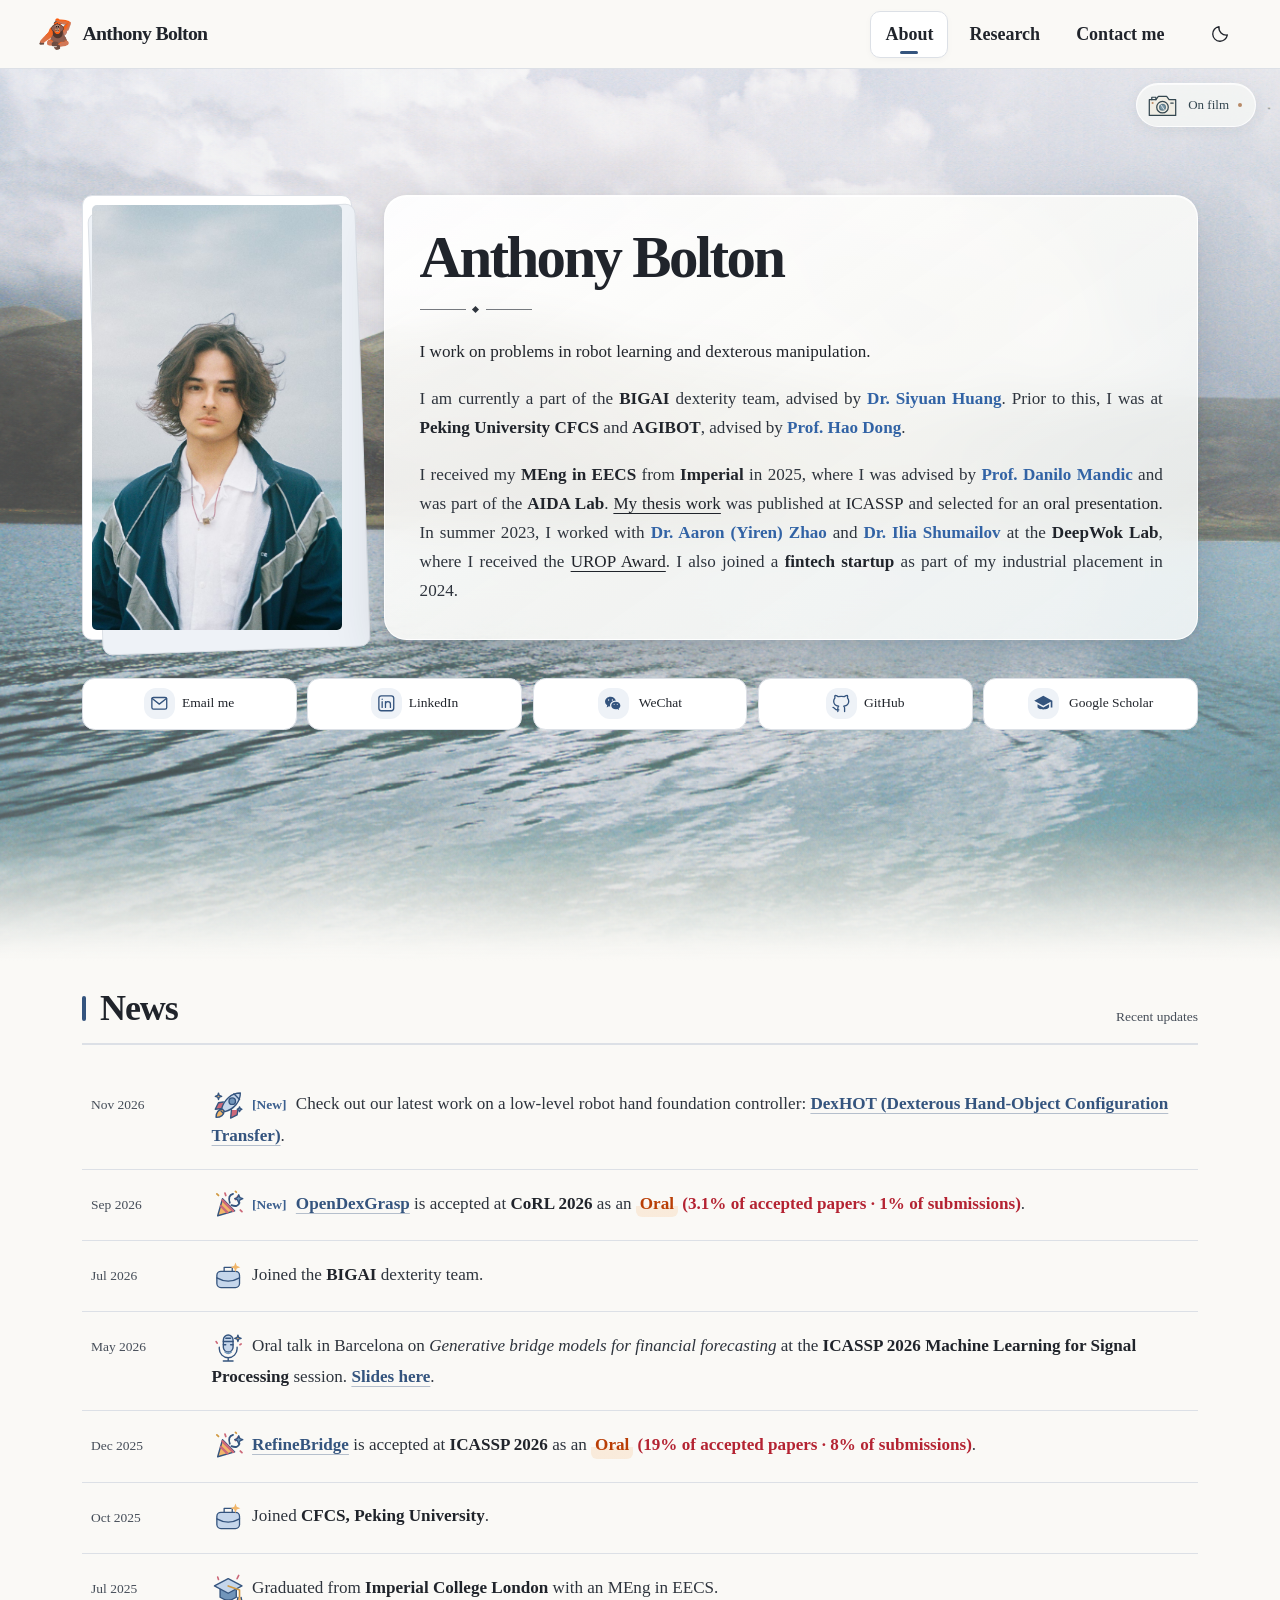
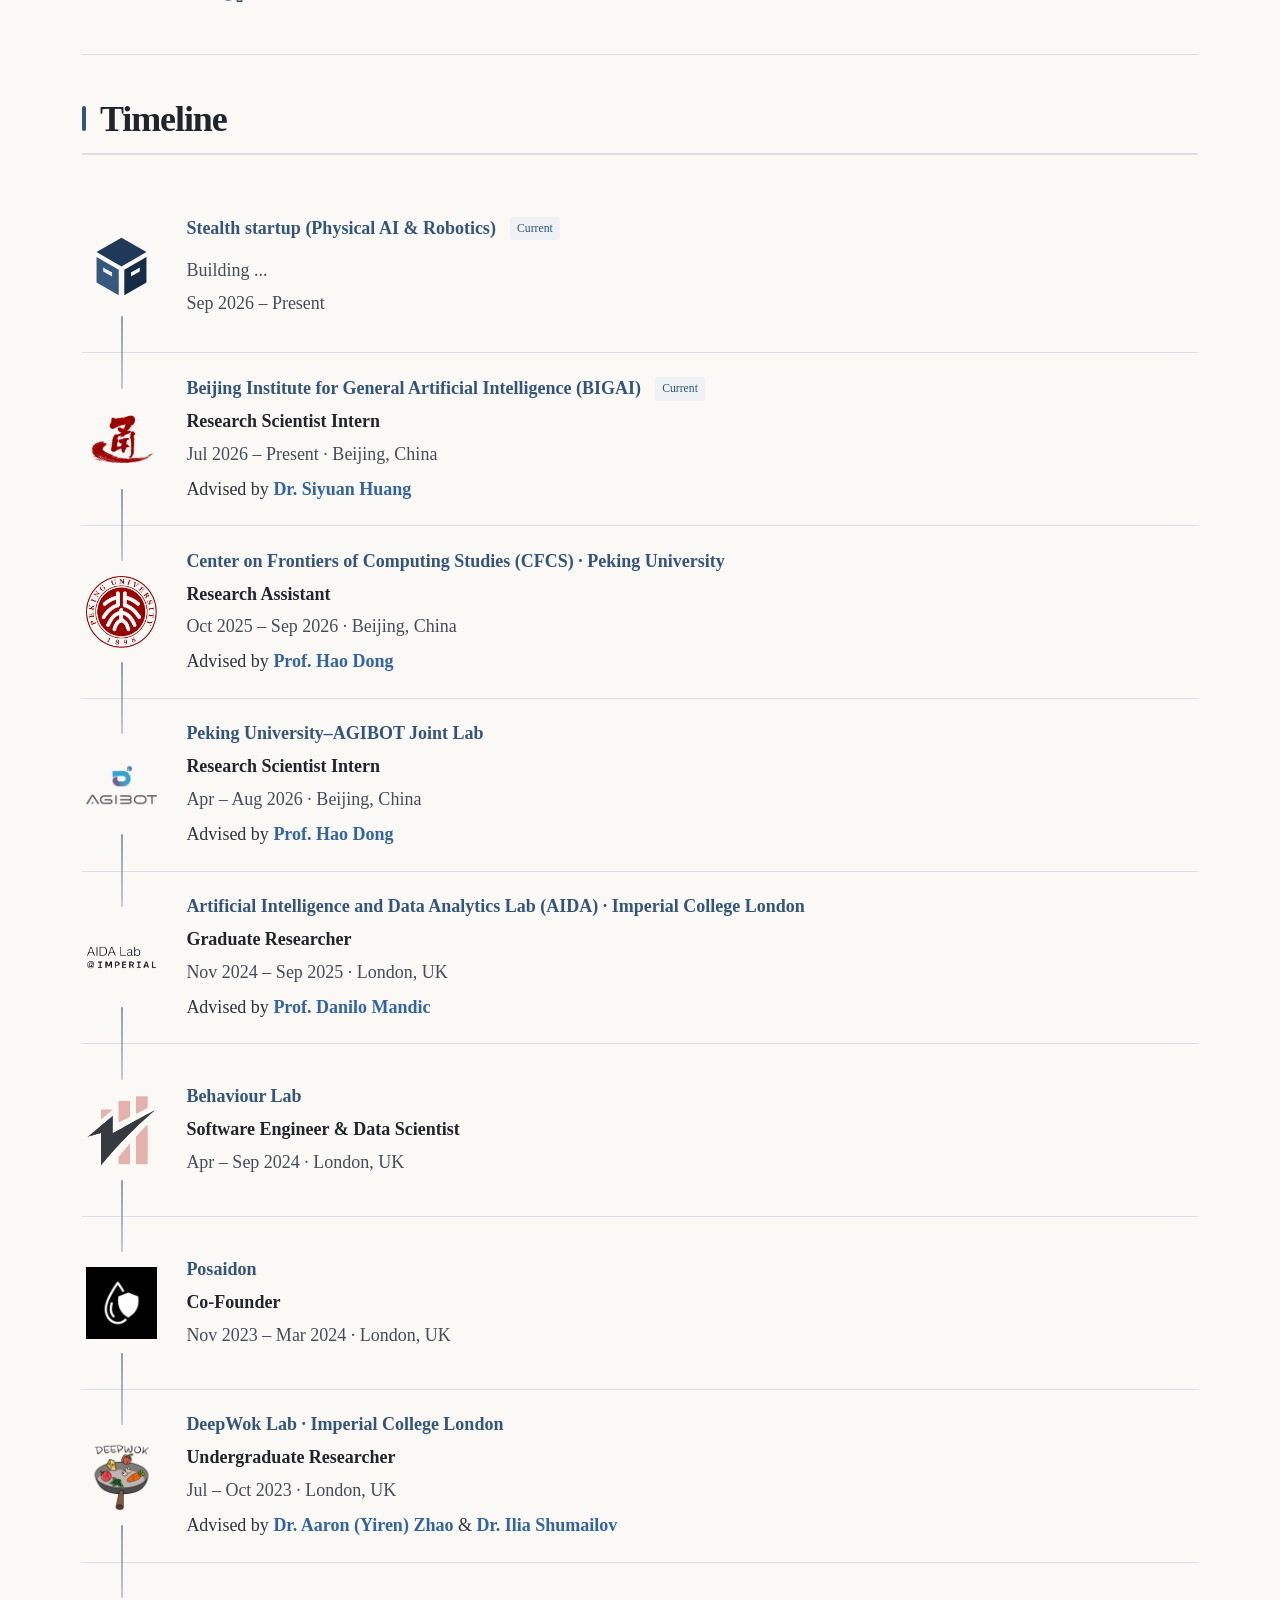
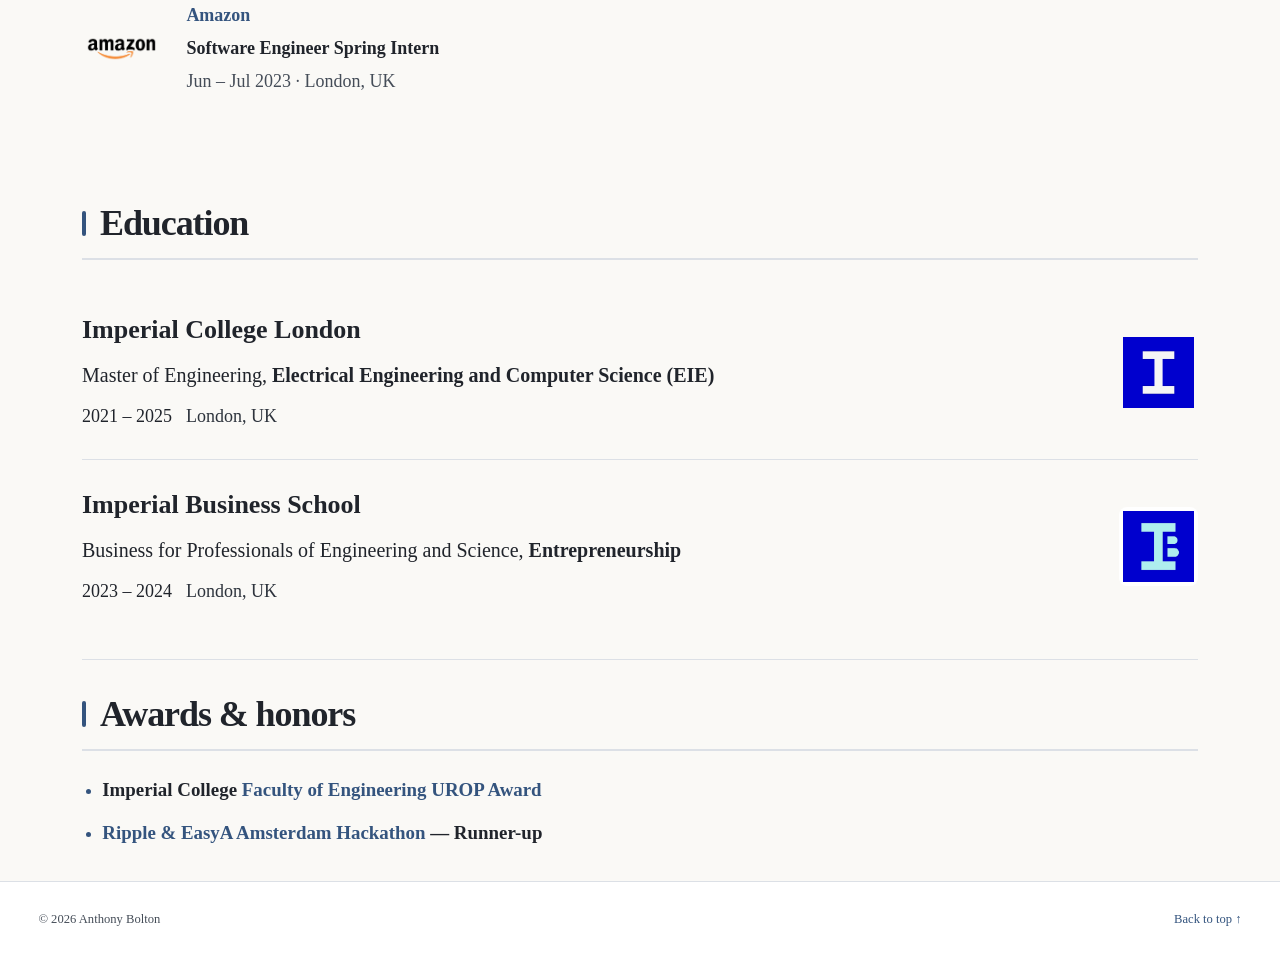
==== commit 14a85d34: "Update site content" ====
--- a/index.html
+++ b/index.html
@@ -133,10 +133,10 @@
 <li class="timeline__item"><a class="timeline__logo-wrap" href="https://eng.bigai.ai/" target="_blank" rel="noopener" aria-label="Visit Beijing Institute for General Artificial Intelligence (BIGAI)"><img src="assets/img/logos/bigai-current.png" alt="" width="88" height="88" loading="lazy" /></a><div class="timeline__body"><div class="timeline__top"><h3><a class="experience-org" href="https://eng.bigai.ai/" target="_blank" rel="noopener">Beijing Institute for General Artificial Intelligence (BIGAI)</a></h3><span class="current-badge">Current</span></div><p>Research Scientist Intern</p><span class="timeline__meta">Jul 2026 – Present · Beijing, China</span><p class="timeline__advisor">Advised by <a href="https://siyuanhuang.com/" target="_blank" rel="noopener">Dr. Siyuan Huang</a></p></div></li>
 <li class="timeline__item"><a class="timeline__logo-wrap" href="https://cfcs.pku.edu.cn/english/" target="_blank" rel="noopener" aria-label="Visit Center on Frontiers of Computing Studies (CFCS) · Peking University"><img src="assets/img/logos/trans/pku.png" alt="" width="88" height="88" loading="lazy" /></a><div class="timeline__body"><div class="timeline__top"><h3><a class="experience-org" href="https://cfcs.pku.edu.cn/english/" target="_blank" rel="noopener">Center on Frontiers of Computing Studies (CFCS) · Peking University</a></h3></div><p>Research Assistant</p><span class="timeline__meta">Oct 2025 – Sep 2026 · Beijing, China</span><p class="timeline__advisor">Advised by <a href="https://zsdonghao.github.io/" target="_blank" rel="noopener">Prof. Hao Dong</a></p></div></li>
 <li class="timeline__item"><a class="timeline__logo-wrap" href="https://cfcs.pku.edu.cn/english/research/researchlabs/40qyjsyjzxyw237027.htm" target="_blank" rel="noopener" aria-label="Visit Peking University–AGIBOT Joint Lab"><img src="assets/img/logos/trans/agibot.png" alt="" width="88" height="88" loading="lazy" /></a><div class="timeline__body"><div class="timeline__top"><h3><a class="experience-org" href="https://cfcs.pku.edu.cn/english/research/researchlabs/40qyjsyjzxyw237027.htm" target="_blank" rel="noopener">Peking University–AGIBOT Joint Lab</a></h3></div><p>Research Scientist Intern</p><span class="timeline__meta">Apr – Aug 2026 · Beijing, China</span><p class="timeline__advisor">Advised by <a href="https://zsdonghao.github.io/" target="_blank" rel="noopener">Prof. Hao Dong</a></p></div></li>
-<li class="timeline__item"><a class="timeline__logo-wrap timeline__logo-wrap--aida" href="https://www.aidalab.co.uk/" target="_blank" rel="noopener" aria-label="Visit Artificial Intelligence and Data Analytics Lab (AIDA) · Imperial College London"><img class="logo-with-white" src="assets/img/logos/aida-original.png" alt="" width="395" height="127" loading="lazy" /></a><div class="timeline__body"><div class="timeline__top"><h3><a class="experience-org" href="https://www.aidalab.co.uk/" target="_blank" rel="noopener">Artificial Intelligence and Data Analytics Lab (AIDA) · Imperial College London</a></h3></div><p>Undergraduate Researcher</p><span class="timeline__meta">Nov 2024 – Sep 2025 · London, UK</span><p class="timeline__advisor">Advised by <a href="https://scholar.google.com/citations?user=hcxWZkcAAAAJ&amp;hl=en" target="_blank" rel="noopener">Prof. Danilo Mandic</a></p></div></li>
+<li class="timeline__item"><a class="timeline__logo-wrap timeline__logo-wrap--aida" href="https://www.aidalab.co.uk/" target="_blank" rel="noopener" aria-label="Visit Artificial Intelligence and Data Analytics Lab (AIDA) · Imperial College London"><img class="logo-with-white" src="assets/img/logos/aida-original.png" alt="" width="395" height="127" loading="lazy" /></a><div class="timeline__body"><div class="timeline__top"><h3><a class="experience-org" href="https://www.aidalab.co.uk/" target="_blank" rel="noopener">Artificial Intelligence and Data Analytics Lab (AIDA) · Imperial College London</a></h3></div><p>Graduate Researcher</p><span class="timeline__meta">Nov 2024 – Sep 2025 · London, UK</span><p class="timeline__advisor">Advised by <a href="https://scholar.google.com/citations?user=hcxWZkcAAAAJ&amp;hl=en" target="_blank" rel="noopener">Prof. Danilo Mandic</a></p></div></li>
 <li class="timeline__item"><a class="timeline__logo-wrap" href="https://www.behaviourlab.com/" target="_blank" rel="noopener" aria-label="Visit Behaviour Lab"><img src="assets/img/logos/trans/behaviour-lab.png" alt="" width="88" height="88" loading="lazy" /></a><div class="timeline__body"><h3><a class="experience-org" href="https://www.behaviourlab.com/" target="_blank" rel="noopener">Behaviour Lab</a></h3><p>Software Engineer &amp; Data Scientist</p><span class="timeline__meta">Apr – Sep 2024 · London, UK</span></div></li>
 <li class="timeline__item"><a class="timeline__logo-wrap" href="https://www.linkedin.com/company/posaidon/about/" target="_blank" rel="noopener" aria-label="Visit Posaidon"><img src="assets/img/logos/posaidon.png" alt="" width="88" height="88" loading="lazy" /></a><div class="timeline__body"><h3><a class="experience-org" href="https://www.linkedin.com/company/posaidon/about/" target="_blank" rel="noopener">Posaidon</a></h3><p>Co-Founder</p><span class="timeline__meta">Nov 2023 – Mar 2024 · London, UK</span></div></li>
-<li class="timeline__item"><a class="timeline__logo-wrap" href="https://deepwok.github.io/" target="_blank" rel="noopener" aria-label="Visit DeepWok Lab · Imperial College London"><img src="assets/img/logos/deepwok.png" alt="" width="88" height="88" loading="lazy" /></a><div class="timeline__body"><h3><a class="experience-org" href="https://deepwok.github.io/" target="_blank" rel="noopener">DeepWok Lab · Imperial College London</a></h3><p>Research Intern</p><span class="timeline__meta">Jul – Oct 2023 · London, UK</span><p class="timeline__advisor">Advised by <a href="https://aaron-zhao123.github.io/" target="_blank" rel="noopener">Dr. Aaron (Yiren) Zhao</a> &amp; <a href="https://iliaishacked.github.io/" target="_blank" rel="noopener">Dr. Ilia Shumailov</a></p></div></li>
+<li class="timeline__item"><a class="timeline__logo-wrap" href="https://deepwok.github.io/" target="_blank" rel="noopener" aria-label="Visit DeepWok Lab · Imperial College London"><img src="assets/img/logos/deepwok.png" alt="" width="88" height="88" loading="lazy" /></a><div class="timeline__body"><h3><a class="experience-org" href="https://deepwok.github.io/" target="_blank" rel="noopener">DeepWok Lab · Imperial College London</a></h3><p>Undergraduate Researcher</p><span class="timeline__meta">Jul – Oct 2023 · London, UK</span><p class="timeline__advisor">Advised by <a href="https://aaron-zhao123.github.io/" target="_blank" rel="noopener">Dr. Aaron (Yiren) Zhao</a> &amp; <a href="https://iliaishacked.github.io/" target="_blank" rel="noopener">Dr. Ilia Shumailov</a></p></div></li>
 <li class="timeline__item"><a class="timeline__logo-wrap" href="https://www.aboutamazon.com/" target="_blank" rel="noopener" aria-label="Visit Amazon"><img src="assets/img/logos/trans/amazon.png" alt="" width="88" height="88" loading="lazy" /></a><div class="timeline__body"><h3><a class="experience-org" href="https://www.aboutamazon.com/" target="_blank" rel="noopener">Amazon</a></h3><p>Software Engineer Spring Intern</p><span class="timeline__meta">Jun – Jul 2023 · London, UK</span></div></li>
       </ol>
     </section>
